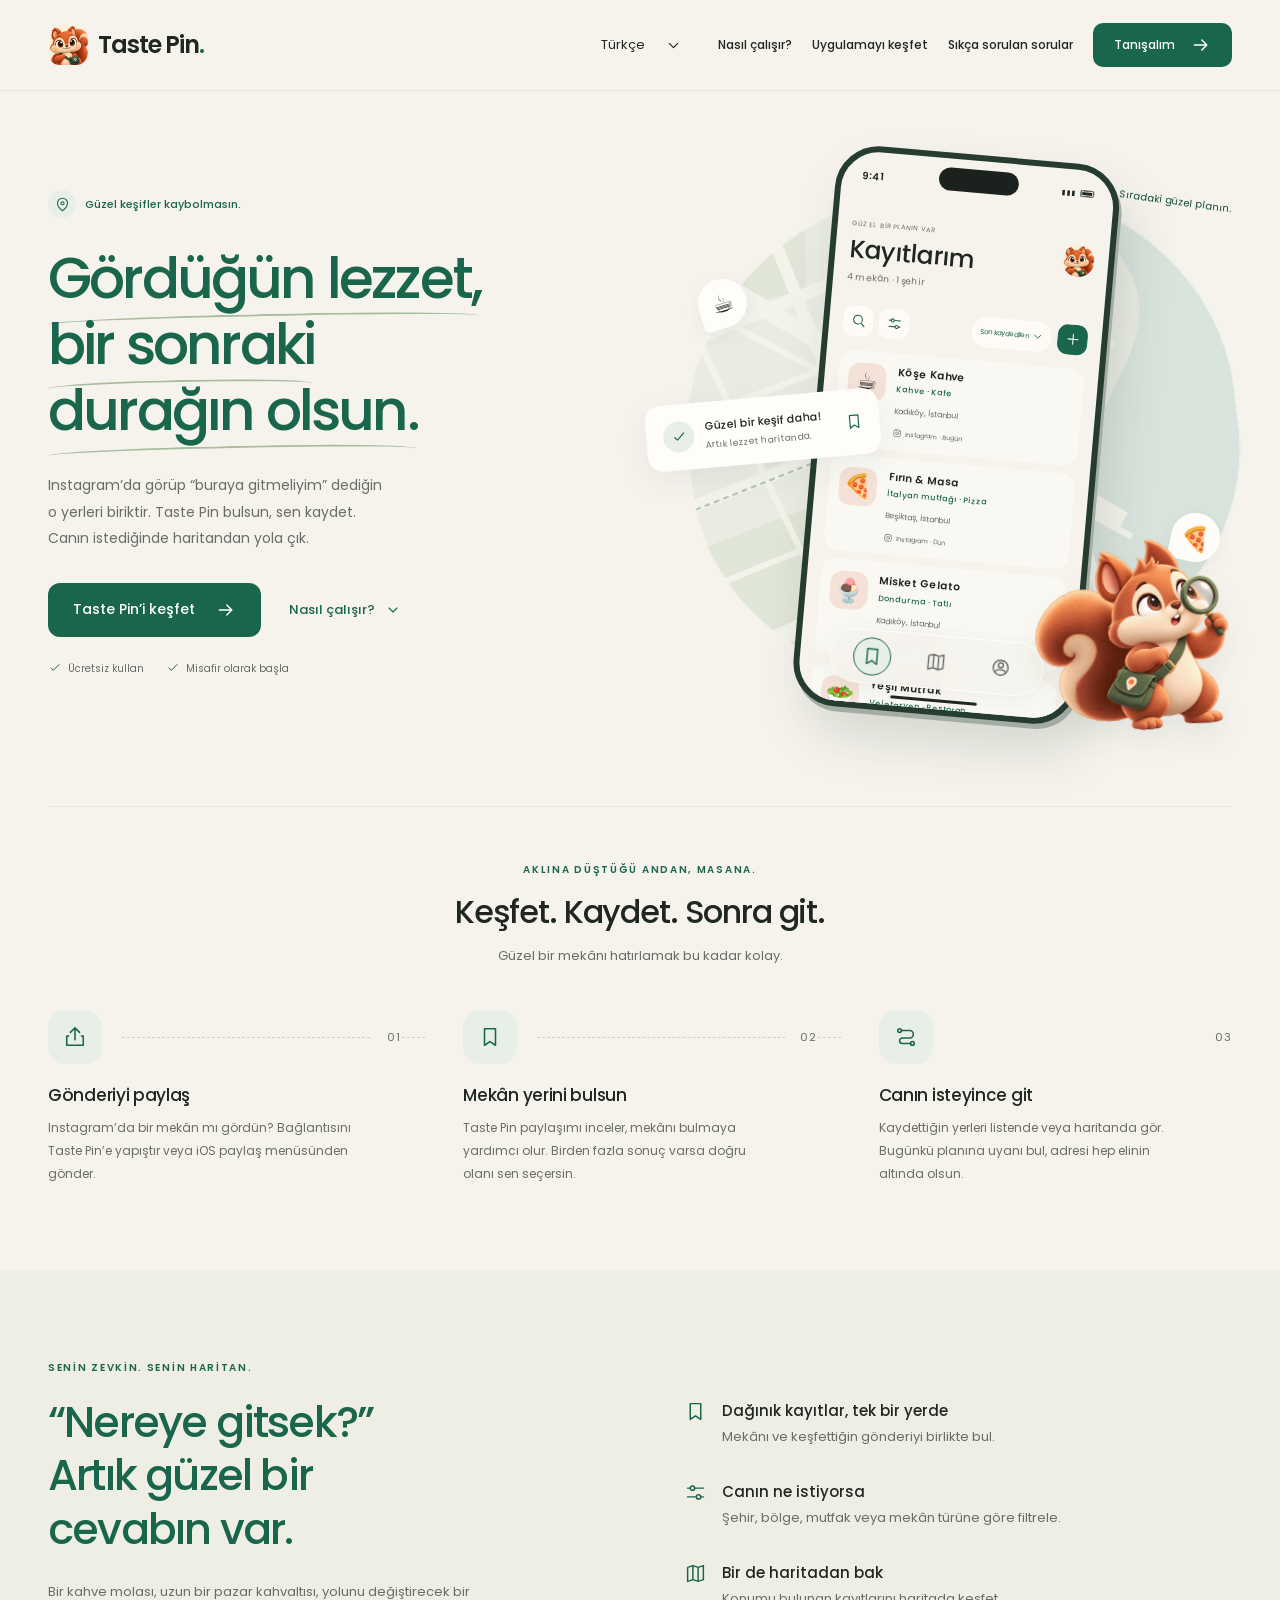
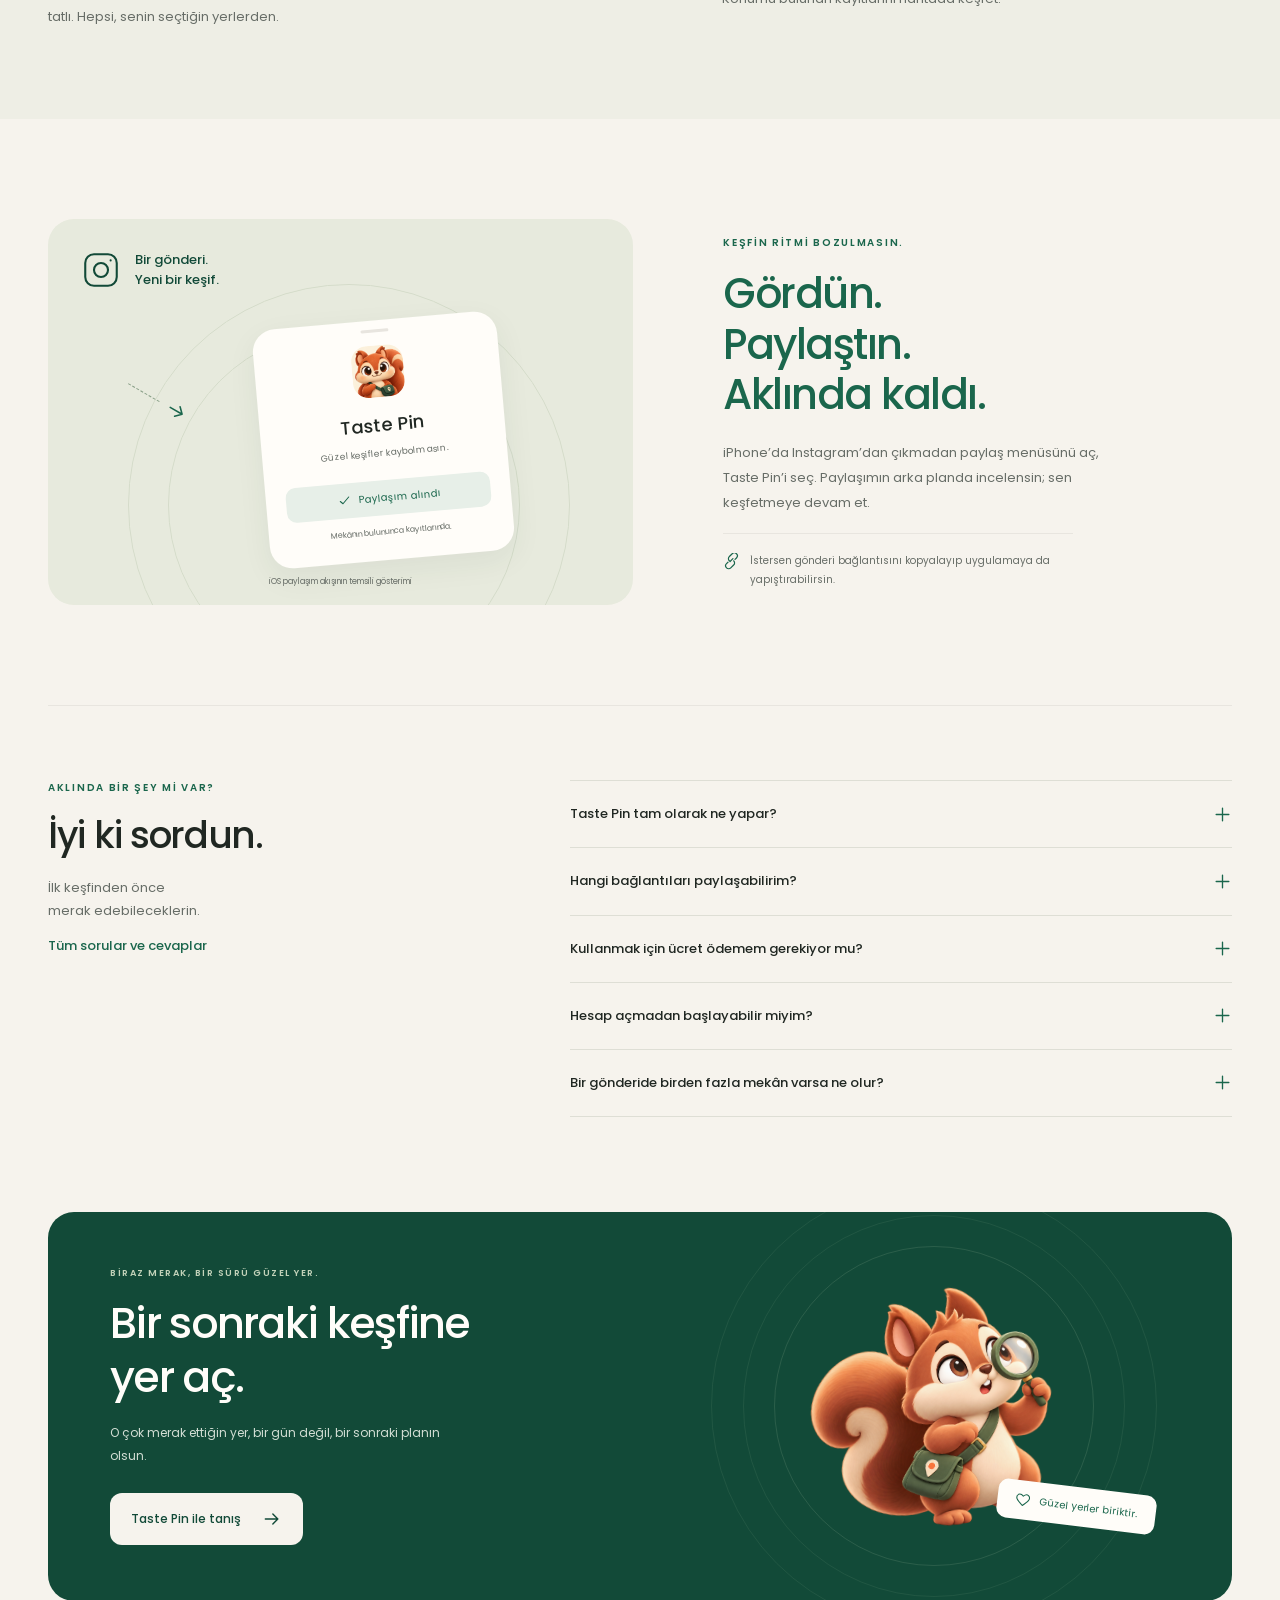
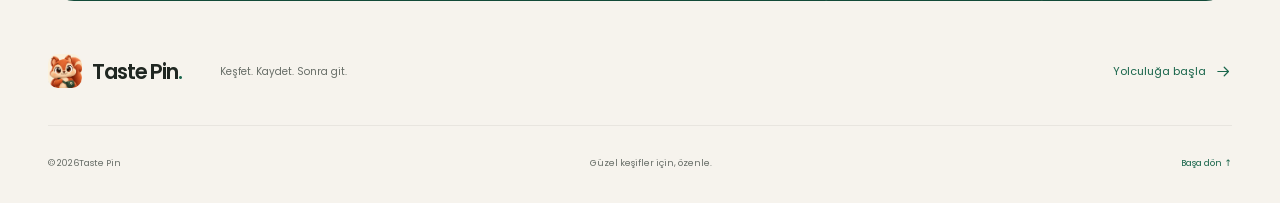
==== apps/taste-pin/index.html @ a3149338 "Add Taste Pin website under apps/taste-pin" ====
<!doctype html>
<html lang="tr">
<head>
  <meta charset="utf-8">
  <meta name="viewport" content="width=device-width, initial-scale=1">
  <meta name="theme-color" content="#F6F3ED">
  <meta name="description" content="" data-i18n-content="meta.0">
  <meta property="og:type" content="website">
  <meta property="og:locale" content="tr_TR">
  <meta property="og:title" content="" data-i18n-content="meta.1">
  <meta property="og:description" content="" data-i18n-content="meta.2">
  <title data-i18n="copy.0"></title>
  <link rel="icon" type="image/png" href="assets/app-icon.png">
  <link rel="apple-touch-icon" href="assets/app-icon.png">
  <link rel="preload" href="assets/fonts/Poppins-Regular.ttf" as="font" type="font/ttf" crossorigin>
  <link rel="preload" href="assets/fonts/Poppins-Medium.ttf" as="font" type="font/ttf" crossorigin>
  <link rel="stylesheet" href="styles.css">
  <script src="translations.js" defer></script>
  <script src="i18n.js" defer></script>
  <script src="navigation.js" defer></script>
  <script src="script.js" defer></script>
</head>
<body>
  <a class="skip-link" href="#icerik"><span data-i18n="copy.1"></span></a>
  <svg class="icon-library" xmlns="http://www.w3.org/2000/svg" aria-hidden="true">
    <symbol id="i-arrow" viewBox="0 0 24 24"><path d="M4 12h15m-6-6 6 6-6 6"/></symbol>
    <symbol id="i-pin" viewBox="0 0 24 24"><path d="M20 10c0 6-8 12-8 12S4 16 4 10a8 8 0 1 1 16 0Z"/><circle cx="12" cy="10" r="2.5"/></symbol>
    <symbol id="i-bookmark" viewBox="0 0 24 24"><path d="M6 3h12v18l-6-4-6 4Z"/></symbol>
    <symbol id="i-map" viewBox="0 0 24 24"><path d="m3 5 6-2 6 2 6-2v16l-6 2-6-2-6 2Zm6-2v16m6-14v16"/></symbol>
    <symbol id="i-share" viewBox="0 0 24 24"><path d="M12 15V2M7 7l5-5 5 5M5 11H3v10h18V11h-2"/></symbol>
    <symbol id="i-check" viewBox="0 0 24 24"><path d="m5 12 4 4L19 6"/></symbol>
    <symbol id="i-instagram" viewBox="0 0 24 24"><rect x="3" y="3" width="18" height="18" rx="5"/><circle cx="12" cy="12" r="4"/><path d="M17.5 6.5h.01"/></symbol>
    <symbol id="i-search" viewBox="0 0 24 24"><circle cx="10.5" cy="10.5" r="7"/><path d="m16 16 5 5"/></symbol>
    <symbol id="i-filter" viewBox="0 0 24 24"><path d="M3 7h3m5 0h10M3 17h10m5 0h3"/><circle cx="8.5" cy="7" r="2.5"/><circle cx="15.5" cy="17" r="2.5"/></symbol>
    <symbol id="i-plus" viewBox="0 0 24 24"><path d="M12 4v16M4 12h16"/></symbol>
    <symbol id="i-user" viewBox="0 0 24 24"><circle cx="12" cy="12" r="9"/><circle cx="12" cy="9" r="3"/><path d="M5.5 18c1-5 12-5 13 0"/></symbol>
    <symbol id="i-chevron" viewBox="0 0 24 24"><path d="m6 9 6 6 6-6"/></symbol>
    <symbol id="i-link" viewBox="0 0 24 24"><path d="m10 13 4-4m-7 5-2 2a4 4 0 0 0 6 6l4-4a4 4 0 0 0 0-6m2-2 2-2a4 4 0 0 0-6-6L9 6a4 4 0 0 0 0 6" transform="translate(0 -1)"/></symbol>
    <symbol id="i-route" viewBox="0 0 24 24"><circle cx="5" cy="5" r="2"/><circle cx="19" cy="19" r="2"/><path d="M7 5h9a4 4 0 0 1 0 8H8a3 3 0 0 0 0 6h9"/></symbol>
    <symbol id="i-heart" viewBox="0 0 24 24"><path d="M20 4c-3-2-6 0-8 2-2-2-5-4-8-2-6 5 1 11 8 17 7-6 14-12 8-17Z"/></symbol>
  </svg>

  <header class="site-header">
    <div class="container header-inner">
      <a class="brand" href="#" data-i18n-label="label.0"><img src="assets/app-icon.png" alt="" width="40" height="40"><span><span data-i18n="copy.2"></span><span class="brand-dot">.</span></span></a>
      <div class="language-picker">
        <button id="language-trigger" type="button" aria-haspopup="menu" aria-expanded="false" aria-controls="language-menu"><span id="language-current"></span><svg class="icon" aria-hidden="true"><use href="#i-chevron"/></svg></button>
        <div id="language-menu" role="menu" data-i18n-label="language" hidden>
          <button type="button" role="menuitemradio" aria-checked="false" data-language="tr" data-i18n="language.tr"></button>
          <button type="button" role="menuitemradio" aria-checked="false" data-language="en" data-i18n="language.en"></button>
        </div>
      </div><button class="menu-toggle" type="button" data-i18n-label="label.1" aria-expanded="false" aria-controls="main-nav"><span></span><span></span></button>
      <nav class="main-nav" id="main-nav" data-i18n-label="label.3">
        <a href="#nasil-calisir"><span data-i18n="copy.3"></span></a>
        <a href="#kesfet"><span data-i18n="copy.4"></span></a>
        <a href="faq.html"><span data-i18n="faq.nav"></span></a>
        <a class="button button-small" href="#kesfet"><span data-i18n="copy.6"></span><svg class="icon"><use href="#i-arrow"/></svg></a>
      </nav>
    </div>
  </header>

  <main id="icerik">
    <section class="hero container" aria-labelledby="hero-title">
      <div class="hero-copy">
        <div class="eyebrow"><span class="little-pin"><svg class="icon"><use href="#i-pin"/></svg></span><span data-i18n="copy.7"></span></div>
        <h1 id="hero-title"><span data-i18n="copy.8"></span><br><span data-i18n="copy.9"></span><br><span><span data-i18n="copy.10"></span></span></h1>
        <p class="hero-description"><span data-i18n="copy.11"></span><br class="desktop-break"><span data-i18n="copy.12"></span><br class="desktop-break"><span data-i18n="copy.13"></span></p>
        <div class="hero-actions"><a class="button" href="#kesfet"><span data-i18n="copy.14"></span><svg class="icon"><use href="#i-arrow"/></svg></a><a class="text-link" href="#nasil-calisir"><span data-i18n="copy.3"></span><svg class="icon"><use href="#i-chevron"/></svg></a></div>
        <div class="hero-notes"><span><svg class="icon"><use href="#i-check"/></svg><span data-i18n="copy.15"></span></span><span><svg class="icon"><use href="#i-check"/></svg><span data-i18n="copy.16"></span></span></div>
      </div>

      <div class="hero-scene" role="img" data-i18n-label="label.10">
        <div class="scene-map"></div>
        <div class="orbit-label"><svg class="icon"><use href="#i-pin"/></svg><span data-i18n="copy.17"></span></div>
        <div class="scene-pin scene-pin-one">☕</div><div class="scene-pin scene-pin-two">🍕</div>
        <div class="phone" aria-hidden="true">
          <div class="phone-status"><span>9:41</span><span class="phone-island"></span><span class="status-bars">▮▮▮ <span class="battery"></span></span></div>
          <div class="phone-content">
            <div class="phone-title-row"><div><p class="phone-eyebrow"><span data-i18n="copy.18"></span></p><h2><span data-i18n="copy.19"></span></h2></div><span class="mini-avatar"><img src="assets/app-icon.png" alt="" width="36" height="36"></span></div>
            <p class="phone-subtitle"><span data-i18n="copy.20"></span></p>
            <div class="phone-toolbar"><span><svg class="icon"><use href="#i-search"/></svg></span><span><svg class="icon"><use href="#i-filter"/></svg></span><span class="phone-sort"><span data-i18n="copy.21"></span><svg class="icon"><use href="#i-chevron"/></svg></span><span class="phone-add"><svg class="icon"><use href="#i-plus"/></svg></span></div>
            <div class="phone-venue"><span class="food-icon">☕</span><div><h3><span data-i18n="copy.22"></span></h3><p><span data-i18n="copy.23"></span></p><small><span data-i18n="copy.24"></span></small><span class="phone-source"><svg class="icon"><use href="#i-instagram"/></svg><span data-i18n="copy.25"></span></span></div></div>
            <div class="phone-venue"><span class="food-icon">🍕</span><div><h3><span data-i18n="copy.26"></span></h3><p><span data-i18n="copy.27"></span></p><small><span data-i18n="copy.28"></span></small><span class="phone-source"><svg class="icon"><use href="#i-instagram"/></svg><span data-i18n="copy.29"></span></span></div></div>
            <div class="phone-venue"><span class="food-icon">🍨</span><div><h3><span data-i18n="copy.30"></span></h3><p><span data-i18n="copy.31"></span></p><small><span data-i18n="copy.24"></span></small><span class="phone-source"><svg class="icon"><use href="#i-instagram"/></svg><span data-i18n="copy.29"></span></span></div></div>
            <div class="phone-venue phone-venue-last"><span class="food-icon">🥗</span><div><h3><span data-i18n="copy.32"></span></h3><p><span data-i18n="copy.33"></span></p><small><span data-i18n="copy.34"></span></small></div></div>
          </div>
          <div class="phone-tabbar"><span class="selected"><svg class="icon"><use href="#i-bookmark"/></svg></span><span><svg class="icon"><use href="#i-map"/></svg></span><span><svg class="icon"><use href="#i-user"/></svg></span></div>
          <div class="home-indicator"></div>
        </div>
        <div class="saved-note"><span class="saved-check"><svg class="icon"><use href="#i-check"/></svg></span><div><strong><span data-i18n="copy.35"></span></strong><span><span data-i18n="copy.36"></span></span></div><svg class="icon note-bookmark"><use href="#i-bookmark"/></svg></div>
        <img class="hero-squirrel" src="assets/squirrel.png" alt="" width="280" height="246" fetchpriority="high">
      </div>
    </section>

    <section class="journey container" id="nasil-calisir" aria-labelledby="journey-title">
      <div class="journey-intro"><span class="section-kicker"><span data-i18n="copy.38"></span></span><h2 id="journey-title"><span data-i18n="copy.39"></span></h2><p><span data-i18n="copy.40"></span></p></div>
      <ol class="steps">
        <li><div class="step-top"><span class="step-icon"><svg class="icon"><use href="#i-share"/></svg></span><span class="step-number">01</span></div><h3><span data-i18n="copy.41"></span></h3><p><span data-i18n="copy.42"></span></p></li>
        <li><div class="step-top"><span class="step-icon"><svg class="icon"><use href="#i-bookmark"/></svg></span><span class="step-number">02</span></div><h3><span data-i18n="copy.43"></span></h3><p><span data-i18n="copy.44"></span></p></li>
        <li><div class="step-top"><span class="step-icon"><svg class="icon"><use href="#i-route"/></svg></span><span class="step-number">03</span></div><h3><span data-i18n="copy.45"></span></h3><p><span data-i18n="copy.46"></span></p></li>
      </ol>
    </section>

    <section class="discovery-section" id="kesfet" aria-labelledby="discovery-title">
      <div class="container discovery-layout discovery-text-only">
        <div class="discovery-copy"><span class="section-kicker"><span data-i18n="copy.47"></span></span><h2 id="discovery-title"><span data-i18n="copy.48"></span><br><span data-i18n="copy.49"></span><br><span><span data-i18n="copy.50"></span></span></h2><p><span data-i18n="copy.51"></span></p>
          <ul class="benefits"><li><svg class="icon"><use href="#i-bookmark"/></svg><div><h3><span data-i18n="copy.52"></span></h3><p><span data-i18n="copy.53"></span></p></div></li><li><svg class="icon"><use href="#i-filter"/></svg><div><h3><span data-i18n="copy.54"></span></h3><p><span data-i18n="copy.55"></span></p></div></li><li><svg class="icon"><use href="#i-map"/></svg><div><h3><span data-i18n="copy.56"></span></h3><p><span data-i18n="copy.57"></span></p></div></li></ul>
        </div>

      </div>
    </section>

    <section class="share-section container" aria-labelledby="share-title">
      <div class="share-visual" aria-hidden="true"><div class="share-caption"><svg class="icon"><use href="#i-instagram"/></svg><span><span data-i18n="copy.74"></span><br><span data-i18n="copy.75"></span></span></div><div class="share-connector"><span></span><svg class="icon"><use href="#i-arrow"/></svg></div><div class="share-preview"><div class="sheet-handle"></div><img src="assets/app-icon.png" alt="" width="60" height="60" loading="lazy"><strong><span data-i18n="copy.2"></span></strong><span><span data-i18n="copy.7"></span></span><div class="share-status"><svg class="icon"><use href="#i-check"/></svg><span data-i18n="copy.76"></span></div><p><span data-i18n="copy.77"></span></p></div><span class="share-preview-note"><span data-i18n="copy.78"></span></span></div>
      <div class="share-copy"><span class="section-kicker"><span data-i18n="copy.79"></span></span><h2 id="share-title"><span data-i18n="copy.80"></span><br><span data-i18n="copy.81"></span><br><span><span data-i18n="copy.82"></span></span></h2><p><span data-i18n="copy.83"></span></p><p class="share-alternative"><svg class="icon"><use href="#i-link"/></svg><span data-i18n="copy.84"></span></p></div>
    </section>

    <section class="faq-section container" id="sorular" aria-labelledby="faq-title"><div class="faq-intro"><span class="section-kicker"><span data-i18n="copy.85"></span></span><h2 id="faq-title"><span data-i18n="copy.86"></span></h2><p><span data-i18n="copy.87"></span><br><span data-i18n="copy.88"></span></p><a class="text-link" href="faq.html" data-i18n="faq.all"></a></div><div class="faq-list">
      <details><summary><span data-i18n="copy.89"></span><svg class="icon"><use href="#i-plus"/></svg></summary><p><span data-i18n="copy.90"></span></p></details>
      <details><summary><span data-i18n="copy.91"></span><svg class="icon"><use href="#i-plus"/></svg></summary><p><span data-i18n="copy.92"></span></p></details>
      <details><summary><span data-i18n="copy.93"></span><svg class="icon"><use href="#i-plus"/></svg></summary><p><span data-i18n="copy.94"></span></p></details>
      <details><summary><span data-i18n="copy.95"></span><svg class="icon"><use href="#i-plus"/></svg></summary><p><span data-i18n="copy.96"></span></p></details>
      <details><summary><span data-i18n="copy.97"></span><svg class="icon"><use href="#i-plus"/></svg></summary><p><span data-i18n="copy.98"></span></p></details>
    </div></section>

    <section class="closing container" aria-labelledby="closing-title"><div><span class="section-kicker"><span data-i18n="copy.99"></span></span><h2 id="closing-title"><span data-i18n="copy.100"></span><br><span data-i18n="copy.101"></span></h2><p><span data-i18n="copy.102"></span></p><a class="button button-light" href="#kesfet"><span data-i18n="copy.103"></span><svg class="icon"><use href="#i-arrow"/></svg></a></div><div class="closing-art" aria-hidden="true"><div class="closing-ring"></div><img src="assets/squirrel.png" alt="" width="320" height="281" loading="lazy"><span class="closing-sticker"><svg class="icon"><use href="#i-heart"/></svg><span data-i18n="copy.104"></span></span></div></section>
  </main>
  <footer class="site-footer container"><div class="footer-top"><a class="brand" href="#" data-i18n-label="label.0"><img src="assets/app-icon.png" alt="" width="34" height="34"><span><span data-i18n="copy.2"></span><span class="brand-dot">.</span></span></a><p><span data-i18n="copy.39"></span></p><a href="#nasil-calisir"><span data-i18n="copy.105"></span><svg class="icon"><use href="#i-arrow"/></svg></a></div><div class="footer-bottom"><span>© <span id="year">2026</span><span data-i18n="copy.2"></span></span><span><span data-i18n="copy.106"></span></span><a href="#"><span data-i18n="copy.107"></span></a></div></footer>
</body>
</html>
---- apps/taste-pin/styles.css ----
@font-face{font-family:Poppins;src:url('assets/fonts/Poppins-Regular.ttf') format('truetype');font-style:normal;font-weight:400;font-display:swap}
@font-face{font-family:Poppins;src:url('assets/fonts/Poppins-Medium.ttf') format('truetype');font-style:normal;font-weight:500;font-display:swap}
@font-face{font-family:Poppins;src:url('assets/fonts/Poppins-SemiBold.ttf') format('truetype');font-style:normal;font-weight:600;font-display:swap}

/* Shared brand values from mobile-app/src/theme/theme.ts and ../DESIGN.md. */
:root{--primary:#1a664c;--primary-dark:#124a38;--background:#f6f3ed;--surface:#fffdf9;--restaurant-surface:#faf8f3;--accent:#c96a43;--accent-soft:#f4e1d7;--primary-soft:#e7efe8;--text:#202722;--muted:#676d67;--neutral-soft:#e8e5df;--border:#b8b4ad;--radius-card:16px;--radius-large:24px;--font:Poppins,system-ui,sans-serif;--container:1184px}
*{box-sizing:border-box}
html{scroll-behavior:smooth;scroll-padding-top:108px}
body{margin:0;background:var(--background);color:var(--text);font-family:var(--font);font-weight:400;font-size:15px;line-height:1.7;-webkit-font-smoothing:antialiased}
button,a,input{-webkit-tap-highlight-color:transparent}
button{font:inherit;cursor:pointer}
button,a{touch-action:manipulation}
a{color:inherit;text-decoration:none}
button:focus-visible,a:focus-visible,summary:focus-visible{outline:3px solid var(--primary);outline-offset:5px}
button{color:inherit}
img{display:block;max-width:100%;height:auto}
h1,h2,h3,h4,p{margin:0}
h1,h2,h3,h4{font-weight:500;line-height:1.25}
ul,ol{padding:0;margin:0;list-style:none}
svg{display:inline-block;flex-shrink:0}
[hidden]{display:none!important}
::selection{background:#d2e1d4;color:var(--primary-dark)}
.container{width:min(var(--container),calc(100% - 96px));margin-inline:auto}
.icon{width:22px;height:22px;fill:none;stroke:currentColor;stroke-width:1.7;stroke-linecap:round;stroke-linejoin:round;vertical-align:middle}
.icon-library{position:absolute;width:0;height:0;overflow:hidden}
.skip-link{position:fixed;z-index:100;left:20px;top:16px;background:var(--primary);color:#fff;padding:10px 20px;border-radius:8px;transform:translateY(-160%)}
.skip-link:focus{transform:none}
.button{display:inline-flex;align-items:center;justify-content:center;gap:21px;min-height:54px;padding:15px 24px;border:1px solid transparent;border-radius:12px;background:var(--primary);color:#fff;font-size:14px;font-weight:500;line-height:1.5;transition:background .2s,transform .2s}
.button:hover{background:var(--primary-dark);transform:translateY(-2px)}
.button-small{min-height:44px;padding:11px 20px;font-size:12px;gap:16px;border-radius:10px}
.button .icon{width:20px;height:20px}
.text-link{display:inline-flex;align-items:center;gap:10px;min-height:48px;color:var(--primary);font-weight:500;font-size:13px}
.text-link:hover{text-decoration:underline;text-underline-offset:5px}
.text-link .icon{width:16px;height:16px}
.section-kicker{display:block;color:var(--primary);font-size:10px;font-weight:600;letter-spacing:1.7px;line-height:1.6}
.site-header{position:sticky;top:0;z-index:20;background:rgba(246,243,237,.94);border-bottom:1px solid rgba(184,180,173,.22);backdrop-filter:blur(18px);-webkit-backdrop-filter:blur(18px)}
.header-inner{height:90px;display:flex;align-items:center;justify-content:space-between;gap:24px}
.brand{display:inline-flex;align-items:center;gap:10px;font-size:24px;font-weight:600;letter-spacing:-1.1px;white-space:nowrap;line-height:1}
.brand img{border-radius:12px;width:40px;height:40px}
.brand-dot{color:var(--primary)}
.main-nav{display:flex;align-items:center;gap:32px;font-size:12px;font-weight:500}
.main-nav>a:not(.button){padding:12px 0;position:relative}
.main-nav>a:not(.button)::after{content:'';position:absolute;bottom:6px;left:0;right:0;height:1px;background:var(--primary);transform:scaleX(0);transform-origin:left;transition:transform .2s}
.main-nav>a:hover::after{transform:scaleX(1)}
.menu-toggle{display:none}

.hero{display:grid;grid-template-columns:1fr 1fr;gap:24px;align-items:center;min-height:715px;padding-block:46px 66px}
.hero-copy{position:relative;z-index:2;padding-bottom:10px}
.eyebrow{display:flex;align-items:center;gap:9px;color:var(--primary);font-size:11px;font-weight:500;margin-bottom:27px}
.little-pin{display:grid;place-items:center;width:28px;height:28px;background:var(--primary-soft);border-radius:50%}
.little-pin .icon{width:15px;height:15px}
.hero h1{font-size:clamp(44px,4.45vw,65px);line-height:1.16;letter-spacing:-2.8px}
.hero h1>span{color:var(--primary);position:relative}
.hero h1>span::after{content:'';position:absolute;left:0;right:2px;bottom:-8px;height:10px;border-top:2px solid #a8bd9f;border-radius:50%;transform:rotate(-1.2deg)}
.hero-description{margin-top:29px;color:var(--muted);font-size:14px;line-height:1.9}
.hero-actions{display:flex;align-items:center;gap:28px;margin-top:31px}
.hero-notes{display:flex;gap:22px;margin-top:23px;font-size:10px;color:var(--muted)}
.hero-notes span{display:flex;align-items:center;gap:6px}
.hero-notes .icon{width:14px;height:14px;color:var(--primary)}
.hero-scene{position:relative;min-height:590px;width:100%;isolation:isolate}
.scene-map{position:absolute;width:95%;height:84%;left:6%;top:7%;border-radius:48% 48% 45% 45%;overflow:hidden;background:linear-gradient(0deg,rgba(232,235,225,.38),rgba(232,235,225,.38)),url('assets/neighborhood.svg') center/cover;transform:rotate(-7deg);opacity:.8}
.scene-map::after{content:'';position:absolute;inset:0;border:1px solid rgba(255,253,249,.65);border-radius:inherit}
.orbit-label{position:absolute;right:0;top:8%;z-index:2;display:flex;align-items:center;gap:7px;color:var(--primary-dark);font-size:10px;transform:rotate(8deg)}
.orbit-label .icon{width:16px;height:16px}
.scene-pin{position:absolute;display:grid;place-items:center;width:49px;height:49px;background:var(--surface);border:5px solid #fffdf9;border-radius:50% 50% 50% 6px;box-shadow:0 6px 18px #213b3010;font-size:24px;transform:rotate(-45deg)}
.scene-pin-one{left:8%;top:23%;transform:rotate(-17deg)}
.scene-pin-two{right:2%;bottom:29%;transform:rotate(12deg)}
.phone{position:absolute;z-index:2;width:285px;height:562px;left:50%;top:10px;transform:translateX(-45%) rotate(5deg);border:6px solid #263c31;border-radius:44px;background:var(--background);box-shadow:3px 5px 0 #a4ada4,14px 28px 50px #213b3026;overflow:hidden}
.phone-status{height:48px;display:flex;align-items:center;justify-content:space-between;padding:0 20px;font-size:10px;font-weight:600;position:relative}
.phone-island{position:absolute;top:9px;left:50%;transform:translateX(-50%);width:80px;height:23px;background:#1b211d;border-radius:20px}
.status-bars{font-size:7px;letter-spacing:1px;display:flex;gap:4px;align-items:center}
.battery{width:14px;height:7px;display:inline-block;border:1px solid #676d67;border-radius:2px;background:#202722;box-shadow:inset 0 0 0 1px var(--background)}
.phone-content{padding:19px 14px 0}
.phone-title-row{display:flex;align-items:center;justify-content:space-between;gap:5px}
.phone-eyebrow{font-size:6.5px;letter-spacing:1px;color:var(--muted);margin-bottom:5px}
.phone-title-row h2{font-size:25px;letter-spacing:-.7px}
.mini-avatar img{width:32px;height:32px;border-radius:50%}
.phone-subtitle{font-size:9px;color:var(--muted);margin-top:5px}
.phone-toolbar{display:flex;align-items:center;gap:6px;margin:20px 0 14px;color:var(--primary)}
.phone-toolbar>span{height:30px;min-width:30px;display:flex;align-items:center;justify-content:center;background:rgba(255,253,249,.85);border:1px solid #fffdf9;border-radius:10px}
.phone-toolbar .icon{width:15px;height:15px}
.phone-toolbar .phone-sort{font-size:7px;padding:0 7px;gap:3px;margin-left:auto;border-radius:20px}
.phone-toolbar .phone-sort .icon{width:12px;height:12px}
.phone-toolbar .phone-add{background:var(--primary);color:#fff;border-color:var(--primary)}
.phone-venue{background:var(--restaurant-surface);display:flex;align-items:flex-start;gap:11px;padding:12px 10px;border-radius:14px;margin-bottom:8px}
.food-icon{display:grid;place-items:center;flex-shrink:0;width:52px;height:52px;background:var(--accent-soft);border-radius:15px;font-size:27px;line-height:1}
.phone-venue .food-icon{width:38px;height:38px;border-radius:12px;font-size:23px}
.phone-venue h3{font-size:10.5px;font-weight:600;margin:0 0 4px;line-height:1.4}
.phone-venue p{font-size:8px;line-height:1.5;color:var(--primary);font-weight:500}
.phone-venue small{font-size:8px;line-height:1.5;color:var(--muted)}
.phone-source{display:flex;align-items:center;gap:4px;color:var(--muted);font-size:6.5px;line-height:1.5;margin-top:7px}
.phone-source .icon{width:9px;height:9px}
.phone-tabbar{position:absolute;bottom:20px;left:29px;right:29px;display:flex;justify-content:space-around;align-items:center;padding:7px 10px;border:1px solid #fffdf9;border-radius:40px;background:rgba(246,243,237,.84);box-shadow:0 3px 20px #213b3010;backdrop-filter:blur(16px)}
.phone-tabbar>span{display:grid;place-items:center;width:38px;height:38px;border-radius:50%;color:var(--muted)}
.phone-tabbar .selected{border:1px solid var(--primary);background:var(--primary-soft);color:var(--primary)}
.phone-tabbar .icon{width:20px;height:20px}
.home-indicator{position:absolute;bottom:7px;left:50%;transform:translateX(-50%);height:3px;width:87px;background:#202722;border-radius:20px}
.saved-note{position:absolute;top:43%;left:-1%;z-index:4;display:flex;align-items:center;gap:11px;background:var(--surface);padding:15px 17px;border-radius:16px;box-shadow:0 10px 32px #213b3010;transform:rotate(-5deg)}
.saved-note strong{display:block;font-size:11px;font-weight:500;margin-bottom:2px}
.saved-note div>span{display:block;font-size:9px;color:var(--muted)}
.saved-check{display:grid;place-items:center;width:31px;height:31px;border-radius:50%;color:var(--primary);background:var(--primary-soft)}
.saved-check .icon{width:16px;height:16px}
.note-bookmark{margin-left:13px;color:var(--primary);width:17px;height:17px}
.hero-squirrel{position:absolute;z-index:5;width:232px;bottom:0;right:-18px;filter:drop-shadow(0 15px 13px #213b3012);transform:rotate(-5deg)}
.scene-footnote{position:absolute;bottom:-26px;left:21%;font-size:8px;color:var(--muted);letter-spacing:.1px}

.journey{padding:55px 0 84px;border-top:1px solid var(--neutral-soft)}
.journey-intro{text-align:center}
.journey h2{margin-top:14px;font-size:32px;letter-spacing:-1.15px}
.journey-intro>p{color:var(--muted);font-size:13px;margin-top:13px}
.steps{display:grid;grid-template-columns:repeat(3,1fr);gap:62px;margin-top:43px}
.steps li{position:relative}
.steps li:not(:last-child)::after{content:'';position:absolute;top:27px;left:74px;right:-24px;border-top:1px dashed #cbd2c6}
.step-top{display:flex;align-items:center;justify-content:space-between;margin-bottom:21px}
.step-icon{display:grid;place-items:center;width:54px;height:54px;border-radius:17px;background:var(--primary-soft);color:var(--primary)}
.step-number{font-size:11px;letter-spacing:1px;color:var(--muted);position:relative;z-index:1;background:var(--background);padding-left:15px}
.steps h3{font-size:17px;letter-spacing:-.3px;margin-bottom:11px}
.steps p{color:var(--muted);font-size:12px;line-height:1.9;max-width:315px}

.discovery-section{background:#eeeee5;padding:90px 0}
.discovery-layout{display:grid;grid-template-columns:1fr 1.15fr;gap:90px;align-items:center}
.discovery-copy h2{font-size:43px;line-height:1.25;letter-spacing:-1.8px;margin-top:20px}
.discovery-copy h2>span{color:var(--primary)}
.discovery-copy>p{font-size:13px;color:var(--muted);max-width:355px;line-height:1.9;margin-top:23px}
.benefits{margin-top:29px;display:grid;gap:22px}
.benefits li{display:flex;gap:16px;align-items:flex-start}
.benefits li>.icon{margin-top:2px;color:var(--primary);width:21px;height:21px}
.benefits h3{font-size:12px;font-weight:500;line-height:1.6;margin-bottom:3px}
.benefits p{font-size:11px;color:var(--muted);line-height:1.7}
.demo-hint{display:flex;gap:10px;align-items:center;font-size:11px;color:var(--primary);margin-top:30px}
.demo-hint .icon{width:28px;height:20px;transform:rotate(-15deg)}
.demo-shell{background:var(--background);border:1px solid #fffdf9;border-radius:24px;box-shadow:0 12px 32px #213b3008;min-width:0}
.demo-topline{display:flex;align-items:center;gap:7px;padding:17px 22px;border-bottom:1px solid var(--neutral-soft);font-size:8px;letter-spacing:1px;font-weight:500;color:var(--muted)}
.demo-dot{width:6px;height:6px;border-radius:50%;background:var(--primary)}
.demo-label{margin-left:auto;letter-spacing:0;font-size:8px;color:var(--primary);padding:3px 7px;border-radius:20px;background:var(--primary-soft)}
.demo-body{padding:24px}
.demo-heading{display:flex;justify-content:space-between;align-items:center;margin-bottom:21px}
.demo-heading h3{font-size:23px;letter-spacing:-.8px}
.demo-heading p{font-size:10px;color:var(--muted);margin-top:4px}
.demo-heading-icon{display:grid;place-items:center;width:36px;height:36px;border-radius:50%;background:var(--primary-soft);color:var(--primary)}
.demo-heading-icon .icon{width:17px;height:17px}
.demo-controls{display:flex;align-items:center;justify-content:space-between;gap:12px}
.view-switch{display:flex;background:var(--neutral-soft);padding:4px;border-radius:11px;gap:3px}
.view-switch button{display:flex;align-items:center;gap:7px;padding:7px 13px;border:0;background:transparent;border-radius:8px;font-size:10px;color:var(--muted);min-height:36px}
.view-switch button[aria-pressed=true]{background:var(--surface);color:var(--primary);box-shadow:0 1px 4px #213b3009}
.view-switch .icon{width:14px;height:14px}
.demo-city{display:flex;align-items:center;gap:4px;font-size:10px;color:var(--muted)}
.demo-city .icon{width:14px;height:14px}
.filter-chips{display:flex;gap:8px;margin:19px 0 19px;flex-wrap:wrap}
.filter-chips button{padding:6px 12px;min-height:36px;border-radius:24px;border:1px solid #dddcd3;background:transparent;font-size:10px;display:flex;align-items:center;gap:5px;transition:background .18s,color .18s}
.filter-chips button[aria-pressed=true]{background:var(--primary);color:#fff;border-color:var(--primary)}
.filter-chips button:hover:not([aria-pressed=true]){background:var(--primary-soft);border-color:#a8bd9f}
.filter-chips button span{font-size:13px}
.demo-list{min-height:344px;display:flex;flex-direction:column;gap:9px}
.demo-venue{display:flex;align-items:center;gap:13px;padding:13px 15px;border-radius:14px;background:var(--surface);min-height:79px}
.demo-venue h4,.map-place h4{font-size:12px;font-weight:600;line-height:1.4;margin-bottom:4px}
.demo-venue p,.map-place p{font-size:10px;font-weight:500;line-height:1.5;color:var(--primary)}
.demo-venue div>span,.map-place div>span{font-size:9px;line-height:1.5;color:var(--muted)}
.demo-venue .food-icon{width:47px;height:47px;font-size:25px;border-radius:13px}
.venue-saved{width:16px;height:16px;color:var(--primary);margin-left:auto;align-self:flex-start;margin-top:7px;fill:var(--primary-soft)}
.demo-disclaimer{text-align:center;font-size:8px;color:var(--muted);margin:0 14px 17px;line-height:1.7}
.noscript-note{font-size:12px;margin:16px;color:var(--primary)}
.demo-map{position:relative;min-height:344px;background:url('assets/neighborhood.svg') center/cover;border-radius:14px;overflow:hidden}
.map-area{position:absolute;letter-spacing:1.5px;font-size:7px;color:#566450;pointer-events:none;transform:rotate(-15deg)}
.map-area-one{left:4%;top:23%}
.map-area-two{right:8%;top:57%;font-size:6px}
.map-marker{position:absolute;display:grid;place-items:center;width:45px;height:45px;line-height:1;border:3px solid var(--surface);background:var(--surface);border-radius:50% 50% 50% 9px;font-size:22px;box-shadow:0 3px 7px #213b3015;transition:transform .2s,border-color .2s;z-index:1}
.map-marker:hover{transform:translateY(-5px)}
.map-marker[aria-pressed=true]{border-color:var(--primary);background:var(--primary-soft);transform:translateY(-5px);z-index:2}
.marker-coffee{left:28%;top:19%}
.marker-pizza{left:62%;top:7%}
.marker-dessert{left:62%;top:45%}
.marker-salad{left:17%;top:48%}
.map-place{position:absolute;bottom:13px;left:13px;right:13px;display:flex;align-items:center;gap:11px;padding:12px;background:var(--surface);border-radius:12px;box-shadow:0 4px 18px #213b3010;z-index:3}
.map-place .food-icon{width:42px;height:42px;border-radius:11px;font-size:22px}
.map-place>.icon{color:var(--primary);margin-left:auto;width:19px;height:19px}

.share-section{padding-block:100px;display:grid;grid-template-columns:1.15fr 1fr;align-items:center;gap:90px}
.share-visual{position:relative;min-height:386px;background:#e7eadd;border-radius:26px;display:flex;align-items:center;justify-content:center;isolation:isolate;overflow:hidden}
.share-visual::before,.share-visual::after{content:'';position:absolute;border:1px solid #d5dcca;border-radius:50%;width:440px;height:440px;left:80px;top:65px;z-index:-1}
.share-visual::after{width:350px;height:350px;left:120px;top:110px}
.share-caption{position:absolute;top:30px;left:32px;display:flex;align-items:center;gap:13px;font-size:13px;line-height:1.6;font-weight:500;color:var(--primary-dark)}
.share-caption>.icon{width:42px;height:42px;stroke-width:1.2}
.share-connector{position:absolute;left:13%;top:44%;display:flex;align-items:center;transform:rotate(30deg);color:var(--primary);gap:8px}
.share-connector span{display:block;width:36px;border-top:1px dashed #8aa088}
.share-connector .icon{width:23px}
.share-preview{position:relative;display:flex;flex-direction:column;align-items:center;width:245px;padding:25px 20px 22px;background:var(--surface);border-radius:23px;box-shadow:0 10px 30px #213b3010;margin:55px 0 0 85px;transform:rotate(-5deg)}
.sheet-handle{position:absolute;top:9px;left:50%;transform:translateX(-50%);width:28px;height:3px;border-radius:20px;background:var(--neutral-soft)}
.share-preview>img{width:52px;height:52px;border-radius:16px;margin-bottom:13px}
.share-preview>strong{font-size:18px;font-weight:500}
.share-preview>span{font-size:9px;color:var(--muted);margin-top:5px}
.share-status{margin:19px 0 0;display:flex;align-items:center;gap:7px;padding:9px 17px;border-radius:10px;background:var(--primary-soft);color:var(--primary);font-size:10px;width:100%;justify-content:center}
.share-status .icon{width:15px;height:15px}
.share-preview>p{font-size:8px;color:var(--muted);margin-top:10px}
.share-preview-note{position:absolute;bottom:17px;left:0;right:0;text-align:center;font-size:8px;color:var(--muted)}
.share-copy h2{font-size:42px;letter-spacing:-1.5px;line-height:1.2;margin-top:18px}
.share-copy h2>span{color:var(--primary)}
.share-copy>p{font-size:13px;line-height:1.9;color:var(--muted);margin-top:21px;max-width:385px}
.share-copy .share-alternative{display:flex;align-items:flex-start;gap:10px;font-size:10px;max-width:350px;margin-top:18px;padding-top:17px;border-top:1px solid var(--neutral-soft)}
.share-alternative .icon{width:17px;height:17px;color:var(--primary);margin-top:2px}

.faq-section{display:grid;grid-template-columns:.8fr 1.2fr;gap:80px;border-top:1px solid var(--neutral-soft);padding-block:74px 95px}
.faq-intro h2{font-size:37px;letter-spacing:-1.3px;margin-top:16px}
.faq-intro>p{font-size:13px;color:var(--muted);margin-top:17px;line-height:1.8}
.faq-list details{border-bottom:1px solid #deded5}
.faq-list details:first-child{border-top:1px solid #deded5}
.faq-list summary{display:flex;align-items:center;justify-content:space-between;gap:24px;padding:22px 0;cursor:pointer;font-size:13px;font-weight:500;list-style:none}
.faq-list summary::-webkit-details-marker{display:none}
.faq-list summary>.icon{width:19px;height:19px;color:var(--primary);transition:transform .2s}
.faq-list details[open] summary>.icon{transform:rotate(45deg)}
.faq-list details>p{font-size:12px;line-height:1.9;color:var(--muted);padding:0 35px 23px 0;max-width:590px}
.faq-list summary:hover{color:var(--primary)}
.closing{position:relative;padding:54px 62px 56px;display:grid;grid-template-columns:1.25fr 1fr;align-items:center;background:var(--primary-dark);color:var(--surface);border-radius:26px;overflow:hidden}
.closing .section-kicker{color:#c3d3ba;letter-spacing:1.5px;font-size:9px}
.closing h2{font-size:43px;line-height:1.25;letter-spacing:-1.7px;margin-top:17px}
.closing p{font-size:12px;color:#d2ded4;max-width:360px;line-height:1.9;margin-top:17px}
.button-light{background:var(--background);color:var(--primary-dark);margin-top:26px;min-height:49px;font-size:12px;padding-inline:20px}
.button-light:hover{background:var(--primary-soft)}
.closing-art{position:relative;align-self:stretch;display:grid;place-items:center;min-height:260px}
.closing-ring{position:absolute;width:320px;height:320px;border:1px solid #6e947945;border-radius:50%}
.closing-ring::before,.closing-ring::after{content:'';position:absolute;inset:-32px;border:1px solid #6e94792b;border-radius:50%}
.closing-ring::after{inset:-64px}
.closing-art>img{position:relative;width:290px;transform:rotate(-6deg);z-index:1}
.closing-sticker{position:absolute;z-index:2;bottom:7%;right:3%;background:var(--surface);color:var(--primary);padding:11px 18px;display:flex;align-items:center;gap:9px;border-radius:10px;font-size:10px;transform:rotate(7deg)}
.closing-sticker .icon{width:15px;height:15px}
.site-footer{padding-top:48px;padding-bottom:23px}
.footer-top{display:flex;align-items:center;gap:38px;padding-bottom:32px}
.footer-top .brand{font-size:21px}
.footer-top .brand>img{width:34px;height:34px;border-radius:10px}
.footer-top>p{font-size:10px;color:var(--muted)}
.footer-top>a:last-child{font-size:11px;display:flex;gap:9px;align-items:center;color:var(--primary);margin-left:auto;min-height:44px}
.footer-top>a:last-child .icon{width:17px;height:17px}
.footer-bottom{display:flex;align-items:center;justify-content:space-between;gap:20px;font-size:9px;color:var(--muted);border-top:1px solid var(--neutral-soft);padding-top:22px}
.footer-bottom>a{color:var(--primary);padding:8px 0}

@media(min-width:1440px){.hero{min-height:760px}.hero-scene{transform:scale(1.045);transform-origin:50% 50%}}
@media(max-width:1100px){.container{width:calc(100% - 64px)}.main-nav{gap:22px}.hero{gap:5px;min-height:690px}.hero h1{font-size:50px;letter-spacing:-2.4px}.hero-description{font-size:12px}.hero-actions{gap:20px}.hero-actions .button{font-size:12px;gap:14px;padding-inline:18px}.hero-scene{transform:scale(.9);transform-origin:55% 50%;width:111%;margin-left:-5%}.hero-squirrel{right:-10px;width:215px}.saved-note{left:-8px}.steps{gap:40px}.discovery-layout,.share-section{gap:50px}.discovery-copy h2{font-size:38px}.demo-body{padding:20px}.demo-topline{padding-inline:16px}.demo-label{font-size:7px}.demo-disclaimer{font-size:7px}.share-preview{width:225px;margin-left:60px}.share-copy h2{font-size:38px}.faq-section{gap:50px}.closing{padding-inline:45px}.closing h2{font-size:38px}.closing-art>img{width:260px}.closing-ring{width:280px;height:280px}}
@media(max-width:850px){.container{width:calc(100% - 48px)}.header-inner{height:78px}.brand{font-size:22px}.brand img{width:36px;height:36px}.main-nav{gap:20px;font-size:10px}.main-nav .button-small{font-size:10px;padding-inline:14px;gap:9px}.hero{padding-top:32px;padding-bottom:38px;min-height:620px}.hero h1{font-size:43px;letter-spacing:-2px}.hero-description{font-size:12px;max-width:330px}.desktop-break{display:none}.hero-actions{align-items:flex-start;gap:9px;flex-direction:column}.hero-notes{font-size:8px;gap:12px;margin-top:13px}.eyebrow{font-size:9px;margin-bottom:20px}.hero-scene{transform:scale(.77);transform-origin:55% 50%;width:130%;margin-left:-13%;min-height:590px}.steps{gap:30px}.steps h3{font-size:15px}.steps p{font-size:11px}.journey{padding-block:42px 65px}.journey h2{font-size:29px}.discovery-section{padding-block:65px}.discovery-layout{gap:33px;grid-template-columns:.85fr 1.15fr}.discovery-copy h2{font-size:31px;letter-spacing:-1.2px}.section-kicker{font-size:8px;letter-spacing:1.3px}.discovery-copy>p{font-size:11px}.benefits{gap:19px}.benefits li{gap:10px}.benefits h3{font-size:10px}.benefits p{font-size:9px}.demo-hint{font-size:9px}.demo-body{padding:18px 15px}.demo-heading h3{font-size:20px}.demo-topline{font-size:7px;letter-spacing:.7px}.demo-label{display:none}.filter-chips{gap:6px}.filter-chips button{padding:6px 10px;font-size:9px}.demo-venue{padding:11px 10px;gap:10px}.demo-venue .food-icon{width:40px;height:40px;font-size:23px}.demo-venue h4,.map-place h4{font-size:11px}.demo-venue p{font-size:9px}.demo-venue div>span{font-size:8px}.share-section{gap:40px;padding-block:70px;grid-template-columns:1fr 1fr}.share-caption{left:23px;font-size:12px}.share-preview{margin-left:40px;width:215px}.share-connector{left:7%}.share-copy h2{font-size:34px}.share-copy>p{font-size:12px}.faq-section{gap:40px;padding-block:55px 70px;grid-template-columns:.8fr 1.2fr}.faq-intro h2{font-size:31px}.faq-list summary{font-size:11px;padding-block:20px}.faq-list details>p{font-size:11px}.closing{padding:42px 36px}.closing h2{font-size:34px}.closing-art>img{width:235px}.closing p{font-size:11px}.closing-sticker{font-size:9px;right:-8px;bottom:5%}.closing-ring{width:230px;height:230px}}
@media(max-width:680px){
  html{scroll-padding-top:90px}.container{width:calc(100% - 40px)}.header-inner{height:73px}.brand{font-size:22px}.brand img{width:36px;height:36px}.menu-toggle{display:flex;flex-direction:column;align-items:center;justify-content:center;gap:6px;min-width:44px;min-height:44px;border:1px solid #deded5;border-radius:12px;background:transparent;color:var(--primary)}.menu-toggle span{display:block;width:18px;height:1.5px;background:currentColor;transition:transform .2s}.menu-toggle[aria-expanded=true] span:first-child{transform:translateY(3.75px) rotate(45deg)}.menu-toggle[aria-expanded=true] span:last-child{transform:translateY(-3.75px) rotate(-45deg)}
  .main-nav{display:none;position:absolute;top:73px;left:0;right:0;flex-direction:column;align-items:stretch;gap:4px;padding:16px 20px 22px;background:var(--background);border-bottom:1px solid var(--neutral-soft);box-shadow:0 12px 18px #213b3007}.main-nav.is-open{display:flex}.main-nav>a:not(.button){padding:13px 5px;font-size:14px;min-height:48px}.main-nav .button{font-size:13px;min-height:48px;margin-top:7px}.main-nav>a::after{display:none}
  .hero{grid-template-columns:1fr;gap:23px;padding-block:39px 45px;min-height:0}.hero-copy{text-align:center;padding:0}.eyebrow{justify-content:center;font-size:10px;margin-bottom:23px;gap:7px}.little-pin{width:25px;height:25px}.hero h1{font-size:clamp(36px,9.7vw,57px);letter-spacing:-1.9px;line-height:1.17}.hero h1>span::after{bottom:-7px;height:8px}.hero-description{max-width:350px;margin:26px auto 0;font-size:12px;line-height:1.9}.hero-actions{flex-direction:row;align-items:center;justify-content:center;gap:21px;margin-top:24px}.hero-actions .button{font-size:11px;min-height:49px;padding-inline:17px;gap:14px}.text-link{font-size:11px;gap:5px}.hero-notes{font-size:9px;gap:16px;justify-content:center;margin-top:17px}.hero-notes .icon{width:13px;height:13px}
  .hero-scene{width:100%;max-width:460px;min-height:556px;margin:0 auto;transform:none;transform-origin:center}.phone{width:260px;height:523px;left:48%;top:18px;border-width:5px;border-radius:39px}.phone-status{height:43px}.phone-content{padding:17px 12px 0}.phone-title-row h2{font-size:24px}.phone-venue{padding:10px 9px;margin-bottom:7px;gap:10px}.phone-toolbar{margin-block:16px 12px}.phone-venue .food-icon{width:35px;height:35px;font-size:21px}.phone-venue h3{font-size:10px}.phone-venue p,.phone-venue small{font-size:7.5px}.phone-source{margin-top:5px;font-size:6px}.phone-tabbar{bottom:19px;left:24px;right:24px}.phone-island{width:74px;height:22px}.phone-venue-last{padding-bottom:22px}.scene-map{left:0;top:12%;height:74%;width:100%;border-radius:43% 48% 42% 45%}.hero-squirrel{width:190px;right:-10px;bottom:-4px}.saved-note{left:0;top:49%;padding:11px 12px;gap:8px;border-radius:13px}.saved-note strong{font-size:10px}.saved-note div>span{font-size:8px}.note-bookmark{margin-left:7px;width:14px;height:14px}.saved-check{width:26px;height:26px}.saved-check .icon{width:14px;height:14px}.scene-pin-one{left:0;top:23%;width:42px;height:42px;font-size:21px}.scene-pin-two{right:0;bottom:30%;width:40px;height:40px;font-size:21px}.orbit-label{top:6%;right:0;font-size:8px;transform:rotate(8deg)}.orbit-label .icon{width:13px;height:13px}.scene-footnote{bottom:-16px;left:4%;font-size:7px}
  .journey{padding-block:40px 52px}.section-kicker{font-size:8px;letter-spacing:1.3px}.journey h2{font-size:25px;letter-spacing:-.8px;margin-top:12px}.journey-intro>p{font-size:11px;margin-top:10px}.steps{grid-template-columns:1fr;gap:29px;max-width:430px;margin:33px auto 0}.steps li{padding-left:66px;min-height:90px}.step-top{margin:0}.step-icon{position:absolute;left:0;top:0;width:44px;height:44px;border-radius:14px}.step-icon .icon{width:21px;height:21px}.step-number{position:absolute;right:0;top:2px;font-size:10px;padding:0}.steps li:not(:last-child)::after{left:22px;right:auto;top:57px;bottom:-16px;height:auto;border-top:0;border-left:1px dashed #cbd2c6}.steps h3{font-size:15px;margin:0 28px 9px 0;line-height:1.5}.steps p{font-size:11px;max-width:none;line-height:1.8}
  .discovery-section{padding-block:53px}.discovery-layout{grid-template-columns:1fr;gap:32px}.discovery-copy h2{font-size:35px;letter-spacing:-1.2px;line-height:1.22;margin-top:16px}.discovery-copy>p{max-width:370px;font-size:12px;margin-top:18px}.benefits{gap:21px;margin-top:25px}.benefits li{gap:14px}.benefits h3{font-size:12px}.benefits p{font-size:10px}.benefits li>.icon{width:20px;height:20px}.demo-hint{font-size:10px;margin-top:26px}.demo-hint .icon{transform:rotate(70deg);width:20px}.demo-shell{max-width:460px;width:100%;margin:auto;border-radius:20px}.demo-topline{padding:15px 18px;font-size:7px}.demo-label{display:block;font-size:7px}.demo-body{padding:22px 17px 16px}.demo-heading h3{font-size:22px}.demo-heading p{font-size:10px}.demo-controls button{min-height:40px;font-size:10px}.demo-city{font-size:9px}.filter-chips{gap:7px;margin-block:18px}.filter-chips button{padding:6px 13px;min-height:40px;font-size:10px}.demo-venue{padding:13px 12px;gap:12px;min-height:79px}.demo-venue h4,.map-place h4{font-size:12px}.demo-venue p,.map-place p{font-size:10px}.demo-venue div>span,.map-place div>span{font-size:9px}.demo-venue .food-icon{width:43px;height:43px;font-size:24px;border-radius:12px}.demo-list,.demo-map{min-height:343px}.demo-disclaimer{font-size:7px;max-width:310px;margin:0 auto 17px;padding-inline:9px}
  .share-section{grid-template-columns:1fr;gap:30px;padding-block:53px}.share-visual{order:2;min-height:350px;max-width:460px;width:100%;margin-inline:auto;border-radius:21px}.share-caption{left:27px;top:26px;font-size:12px}.share-caption>.icon{width:37px;height:37px}.share-preview{width:227px;margin:50px 0 0 52px}.share-connector{left:12%;top:43%}.share-copy h2{font-size:35px;line-height:1.2;margin-top:16px}.share-copy h2>br{display:none}.share-copy h2>br::after{content:' '}.share-copy h2>span{display:block}.share-copy>p{font-size:12px;max-width:390px;margin-top:17px}.share-copy .share-alternative{font-size:10px;max-width:390px;margin-top:17px}
  .faq-section{grid-template-columns:1fr;gap:28px;padding-block:43px 55px}.faq-intro h2{font-size:31px;margin-top:12px}.faq-intro>p{font-size:12px;margin-top:12px}.faq-intro br{display:none}.faq-list summary{font-size:12px;gap:18px;padding-block:21px}.faq-list details>p{font-size:11px;padding-right:17px}.closing{grid-template-columns:1fr;padding:34px 27px 20px;border-radius:21px}.closing .section-kicker{font-size:7px;letter-spacing:1.2px}.closing h2{font-size:35px;letter-spacing:-1.2px;margin-top:15px}.closing p{font-size:11px;max-width:300px;line-height:1.9}.closing .button{font-size:11px;margin-top:22px}.closing-art{min-height:260px;margin-top:16px}.closing-art>img{width:230px}.closing-sticker{right:0;bottom:5%;font-size:9px}.closing-ring{width:225px;height:225px}.closing-ring::before{inset:-20px}.closing-ring::after{inset:-40px}.site-footer{padding-top:33px;padding-bottom:18px}.footer-top{gap:15px;flex-wrap:wrap;padding-bottom:20px}.footer-top .brand{font-size:20px}.footer-top>p{font-size:9px;margin-left:auto}.footer-top>a:last-child{width:100%;margin:0;font-size:10px;min-height:34px}.footer-bottom{font-size:8px;gap:9px;flex-wrap:wrap;padding-top:15px}.footer-bottom>span:nth-child(2){display:none}
}
@media(max-width:360px){.container{width:calc(100% - 32px)}.hero h1{font-size:34px}.hero-description{font-size:11px}.hero-actions{gap:12px}.hero-actions .button{padding-inline:13px;font-size:10px}.text-link{font-size:10px}.hero-scene{min-height:523px}.phone{width:245px;height:505px;left:45%}.phone-content{padding-top:12px}.hero-squirrel{width:165px;right:-10px}.saved-note{padding:10px;gap:7px;left:-7px}.note-bookmark{display:none}.scene-footnote{font-size:6px}.phone-venue{padding:9px 8px}.phone-toolbar .phone-sort{font-size:6px}.filter-chips{gap:5px}.filter-chips button{padding-inline:10px;font-size:9px}.demo-body{padding-inline:13px}.demo-label{display:none}.share-preview{margin-left:35px;width:215px}.journey h2{font-size:23px}.closing{padding-inline:23px}.closing h2{font-size:32px}.footer-top>p{font-size:8px}}
@media(max-width:1100px){.scene-map{width:88%;left:4%}.hero-squirrel{right:4px}}
@media(max-width:680px){.share-copy h2>br{display:initial}}
@media(prefers-reduced-motion:reduce){html{scroll-behavior:auto}*,*::before,*::after{animation:none!important;transition:none!important}.button:hover,.map-marker:hover{transform:none}}
@media(prefers-reduced-transparency:reduce){.site-header{background:var(--background);backdrop-filter:none}.phone-tabbar{background:#f1efe9;backdrop-filter:none}}
@media print{.site-header{position:static}.menu-toggle,.hero-actions,.demo-controls,.filter-chips,.demo-hint,.footer-top>a:last-child{display:none}.container{width:100%}.hero{min-height:0}.hero-scene{transform:scale(.8);transform-origin:center}.discovery-section{padding:30px 0}.closing{break-inside:avoid}.site-footer{padding-top:20px}details>p{display:block!important}a{color:var(--primary)}}

#language-select{font:inherit;font-size:12px;color:var(--primary);background:var(--surface);border:1px solid var(--border);border-radius:10px;padding:10px;min-height:44px;margin-left:auto;max-width:155px}#language-select:focus-visible{outline:3px solid var(--primary);outline-offset:3px}.main-nav{gap:20px}html[lang=en] .hero h1{font-size:clamp(36px,4vw,58px)}@media(max-width:850px){.main-nav{gap:12px}.header-inner{gap:12px}}@media(max-width:680px){#language-select{font-size:11px;max-width:125px}html[lang=en] .hero h1{font-size:clamp(32px,9vw,50px)}}

/* Language disclosure follows the reference: plain trigger, floating rounded menu. */
.language-picker { position:relative; margin-left:auto; flex-shrink:0; }
#language-trigger { display:flex; align-items:center; justify-content:center; gap:20px; padding:10px 12px; min-height:44px; border:0; background:transparent; font-family:var(--font); font-size:13px; color:var(--text); border-radius:10px; }
#language-trigger .icon { width:17px; height:17px; transition:transform .18s; }
#language-trigger[aria-expanded="true"] .icon { transform:rotate(180deg); }
#language-menu { position:absolute; top:calc(100% + 10px); left:50%; transform:translateX(-50%); z-index:30; min-width:150px; padding:12px 8px; background:var(--surface); border-radius:22px; box-shadow:0 14px 42px rgba(32,39,34,.12); }
#language-menu::before { content:""; position:absolute; top:-6px; left:calc(50% - 7px); width:14px; height:14px; background:var(--surface); transform:rotate(45deg); }
#language-menu button { position:relative; display:block; width:100%; min-height:44px; padding:10px 14px; border:0; border-radius:12px; background:transparent; text-align:center; font-family:var(--font); font-size:13px; white-space:nowrap; }
#language-menu button:hover, #language-menu button:focus-visible { background:var(--primary-soft); color:var(--primary); }
#language-menu button[aria-checked="true"] { color:var(--primary); font-weight:500; }
@media(max-width:680px) { #language-trigger { gap:10px; padding-inline:5px; font-size:12px; } #language-menu { min-width:140px; } }

.faq-page { max-width:900px; padding-bottom:64px; }
.faq-back { margin-top:28px; }
.faq-page-intro { text-align:center; padding:52px 20px 60px; }
.faq-page-intro h1 { font-size:clamp(32px,4.4vw,54px); letter-spacing:-1.8px; margin:20px auto; max-width:760px; }
.faq-page-intro>p { color:var(--muted); font-size:15px; max-width:610px; margin:auto; }
.faq-page-list summary { padding:25px 8px; font-size:15px; }
.faq-page-list details>p { max-width:760px; padding:0 36px 25px 8px; font-size:14px; }
.faq-help { display:flex; align-items:center; gap:35px; margin-top:58px; padding:36px; border-radius:24px; background:var(--primary-soft); }
.faq-help h2 { font-size:25px; letter-spacing:-.6px; }
.faq-help p { font-size:13px; color:var(--muted); margin-top:15px; }
.faq-help .button { margin-top:23px; }
.faq-help img { width:190px; flex-shrink:0; }
.main-nav [aria-current="page"] { color:var(--primary); }
@media(max-width:680px){.faq-page-intro{padding:32px 0 38px}.faq-page-intro h1{letter-spacing:-1px}.faq-page-intro>p{font-size:13px}.faq-page-list summary{font-size:13px;padding:21px 0}.faq-page-list details>p{font-size:12px;padding-left:0}.faq-help{padding:27px;gap:18px;flex-direction:column;align-items:flex-start}.faq-help h2{font-size:23px}.faq-help img{width:140px;align-self:center}.faq-page{padding-bottom:30px}}

.app-capture { margin:0; display:flex; flex-direction:column; align-items:center; gap:20px; min-width:0; }
.app-capture-device { width:min(100%,310px); padding:6px; border-radius:42px; background:#263c31; box-shadow:0 18px 42px rgba(33,59,48,.14); overflow:hidden; }
.app-capture-device img { width:100%; height:auto; border-radius:36px; }
.app-capture figcaption { font-size:11px; text-align:center; color:var(--muted); max-width:100%; }
@media(max-width:850px){.app-capture-device{width:min(100%,275px);border-radius:36px}.app-capture-device img{border-radius:30px}}
@media(max-width:680px){.app-capture{margin-top:8px}.app-capture-device{width:min(100%,300px)}.app-capture figcaption{font-size:10px}}

/* The discovery section explains the product without a screen preview. */
.discovery-text-only { display:block; }
.discovery-text-only .discovery-copy { display:grid; grid-template-columns:1fr 1fr; column-gap:90px; align-items:start; }
.discovery-text-only .section-kicker { grid-column:1; }
.discovery-text-only h2 { grid-column:1; grid-row:2; }
.discovery-text-only .discovery-copy>p { grid-column:1; grid-row:3; max-width:430px; }
.discovery-text-only .benefits { grid-column:2; grid-row:2 / 4; gap:32px; margin-top:23px; }
.discovery-text-only .benefits h3 { font-size:15px; }
.discovery-text-only .benefits p { font-size:13px; }
@media(max-width:850px){.discovery-text-only .discovery-copy{column-gap:36px}.discovery-text-only .benefits h3{font-size:13px}.discovery-text-only .benefits p{font-size:11px}}
@media(max-width:680px){.discovery-text-only .discovery-copy{display:block}.discovery-text-only .benefits{margin-top:32px;gap:24px}}
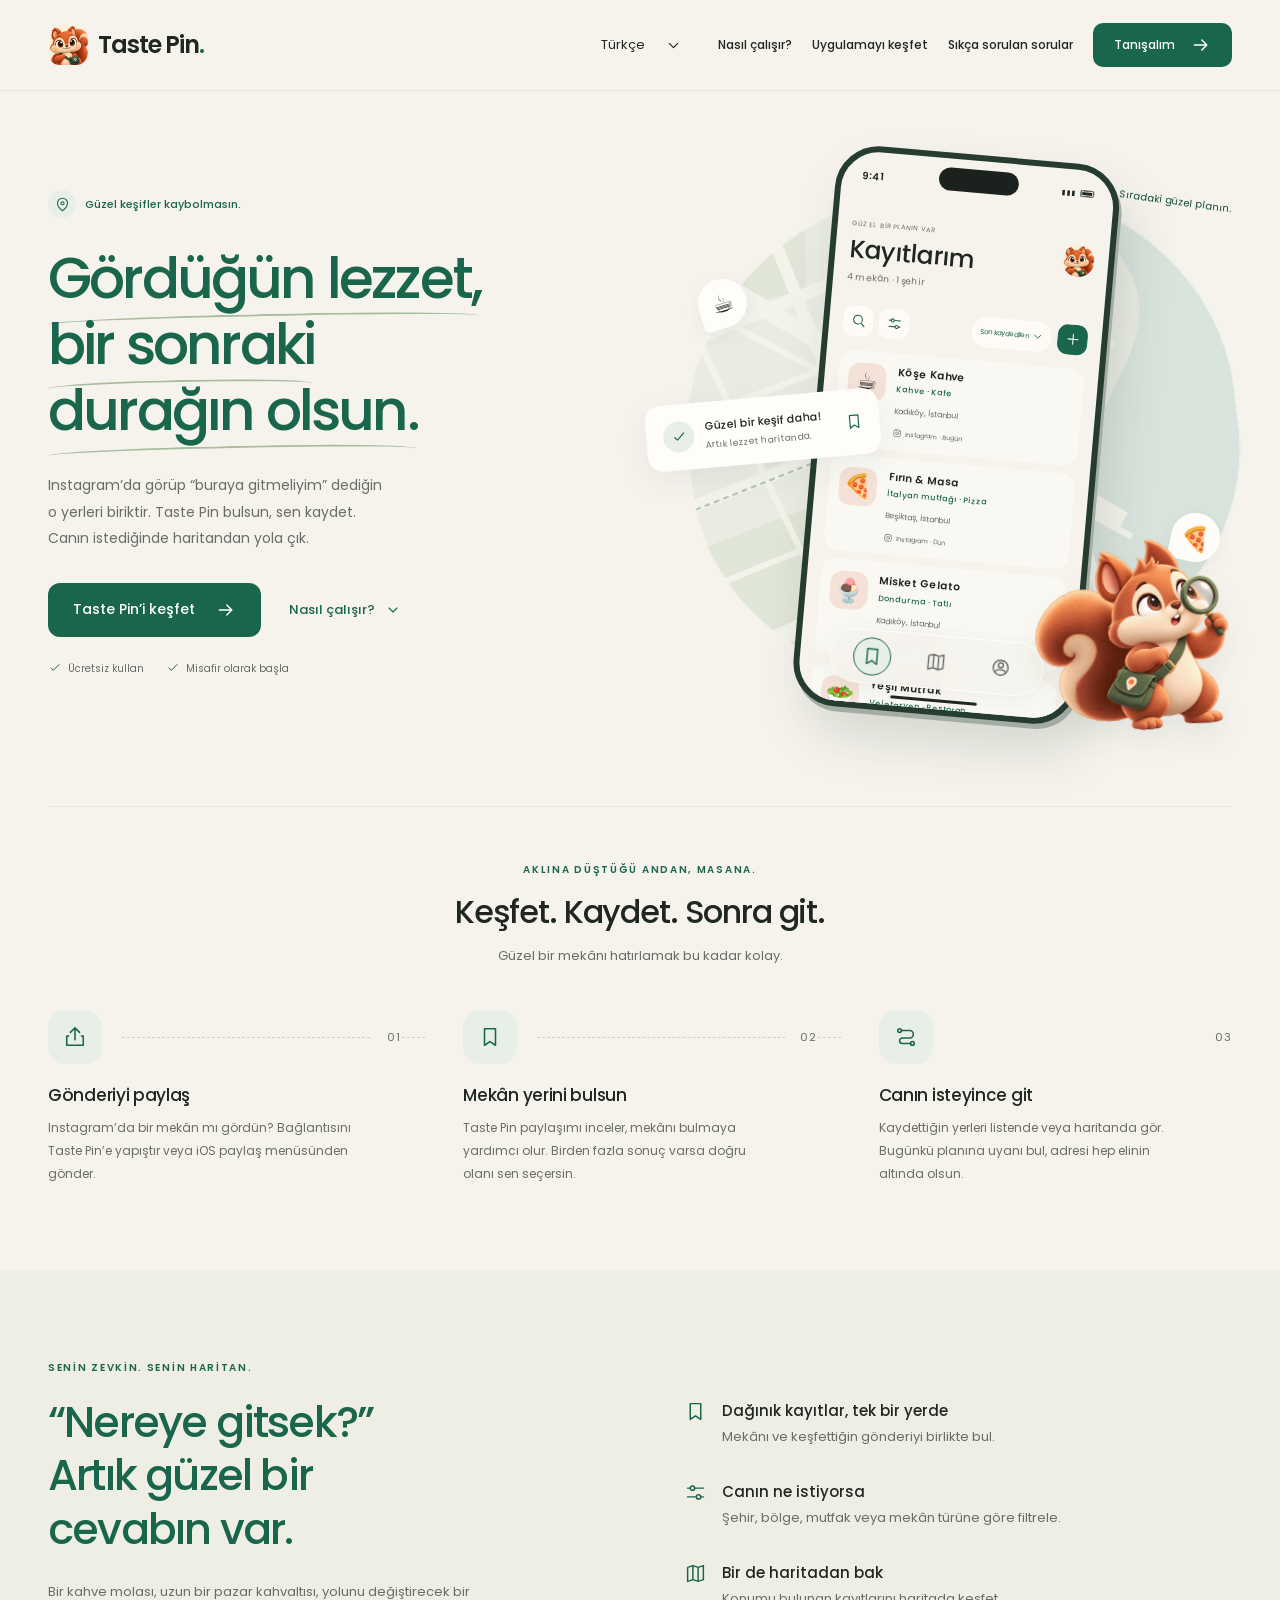
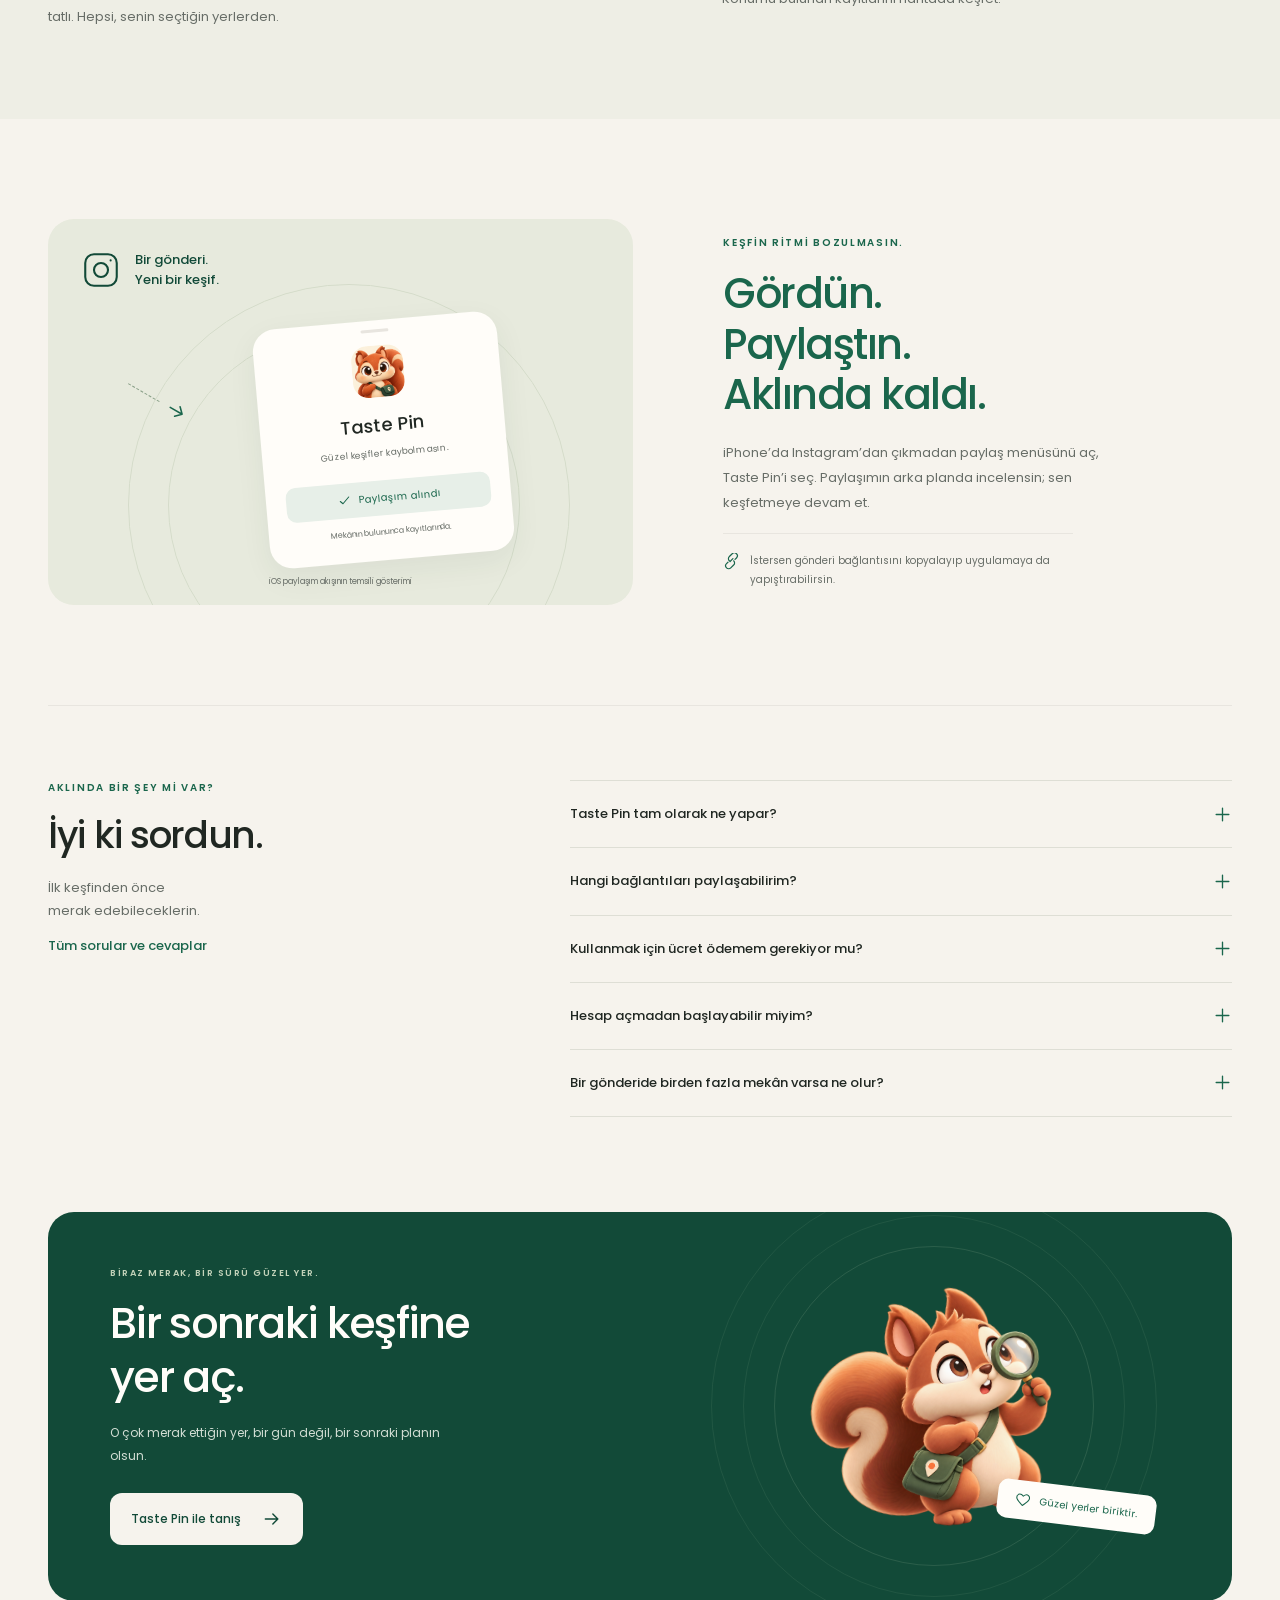
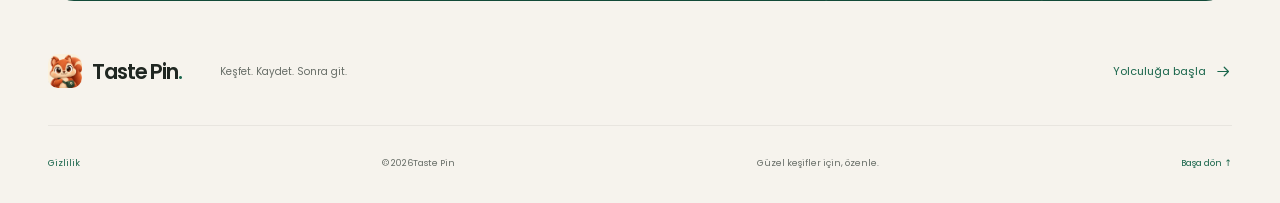
==== commit 7662e3eb: "Add bilingual Taste Pin privacy policy" ====
--- a/apps/taste-pin/index.html
+++ b/apps/taste-pin/index.html
@@ -125,6 +125,6 @@
 
     <section class="closing container" aria-labelledby="closing-title"><div><span class="section-kicker"><span data-i18n="copy.99"></span></span><h2 id="closing-title"><span data-i18n="copy.100"></span><br><span data-i18n="copy.101"></span></h2><p><span data-i18n="copy.102"></span></p><a class="button button-light" href="#kesfet"><span data-i18n="copy.103"></span><svg class="icon"><use href="#i-arrow"/></svg></a></div><div class="closing-art" aria-hidden="true"><div class="closing-ring"></div><img src="assets/squirrel.png" alt="" width="320" height="281" loading="lazy"><span class="closing-sticker"><svg class="icon"><use href="#i-heart"/></svg><span data-i18n="copy.104"></span></span></div></section>
   </main>
-  <footer class="site-footer container"><div class="footer-top"><a class="brand" href="#" data-i18n-label="label.0"><img src="assets/app-icon.png" alt="" width="34" height="34"><span><span data-i18n="copy.2"></span><span class="brand-dot">.</span></span></a><p><span data-i18n="copy.39"></span></p><a href="#nasil-calisir"><span data-i18n="copy.105"></span><svg class="icon"><use href="#i-arrow"/></svg></a></div><div class="footer-bottom"><span>© <span id="year">2026</span><span data-i18n="copy.2"></span></span><span><span data-i18n="copy.106"></span></span><a href="#"><span data-i18n="copy.107"></span></a></div></footer>
+  <footer class="site-footer container"><div class="footer-top"><a class="brand" href="#" data-i18n-label="label.0"><img src="assets/app-icon.png" alt="" width="34" height="34"><span><span data-i18n="copy.2"></span><span class="brand-dot">.</span></span></a><p><span data-i18n="copy.39"></span></p><a href="#nasil-calisir"><span data-i18n="copy.105"></span><svg class="icon"><use href="#i-arrow"/></svg></a></div><div class="footer-bottom"><a href="privacy.html"><span data-i18n="privacy.nav">Gizlilik</span></a><span>© <span id="year">2026</span><span data-i18n="copy.2"></span></span><span><span data-i18n="copy.106"></span></span><a href="#"><span data-i18n="copy.107"></span></a></div></footer>
 </body>
 </html>
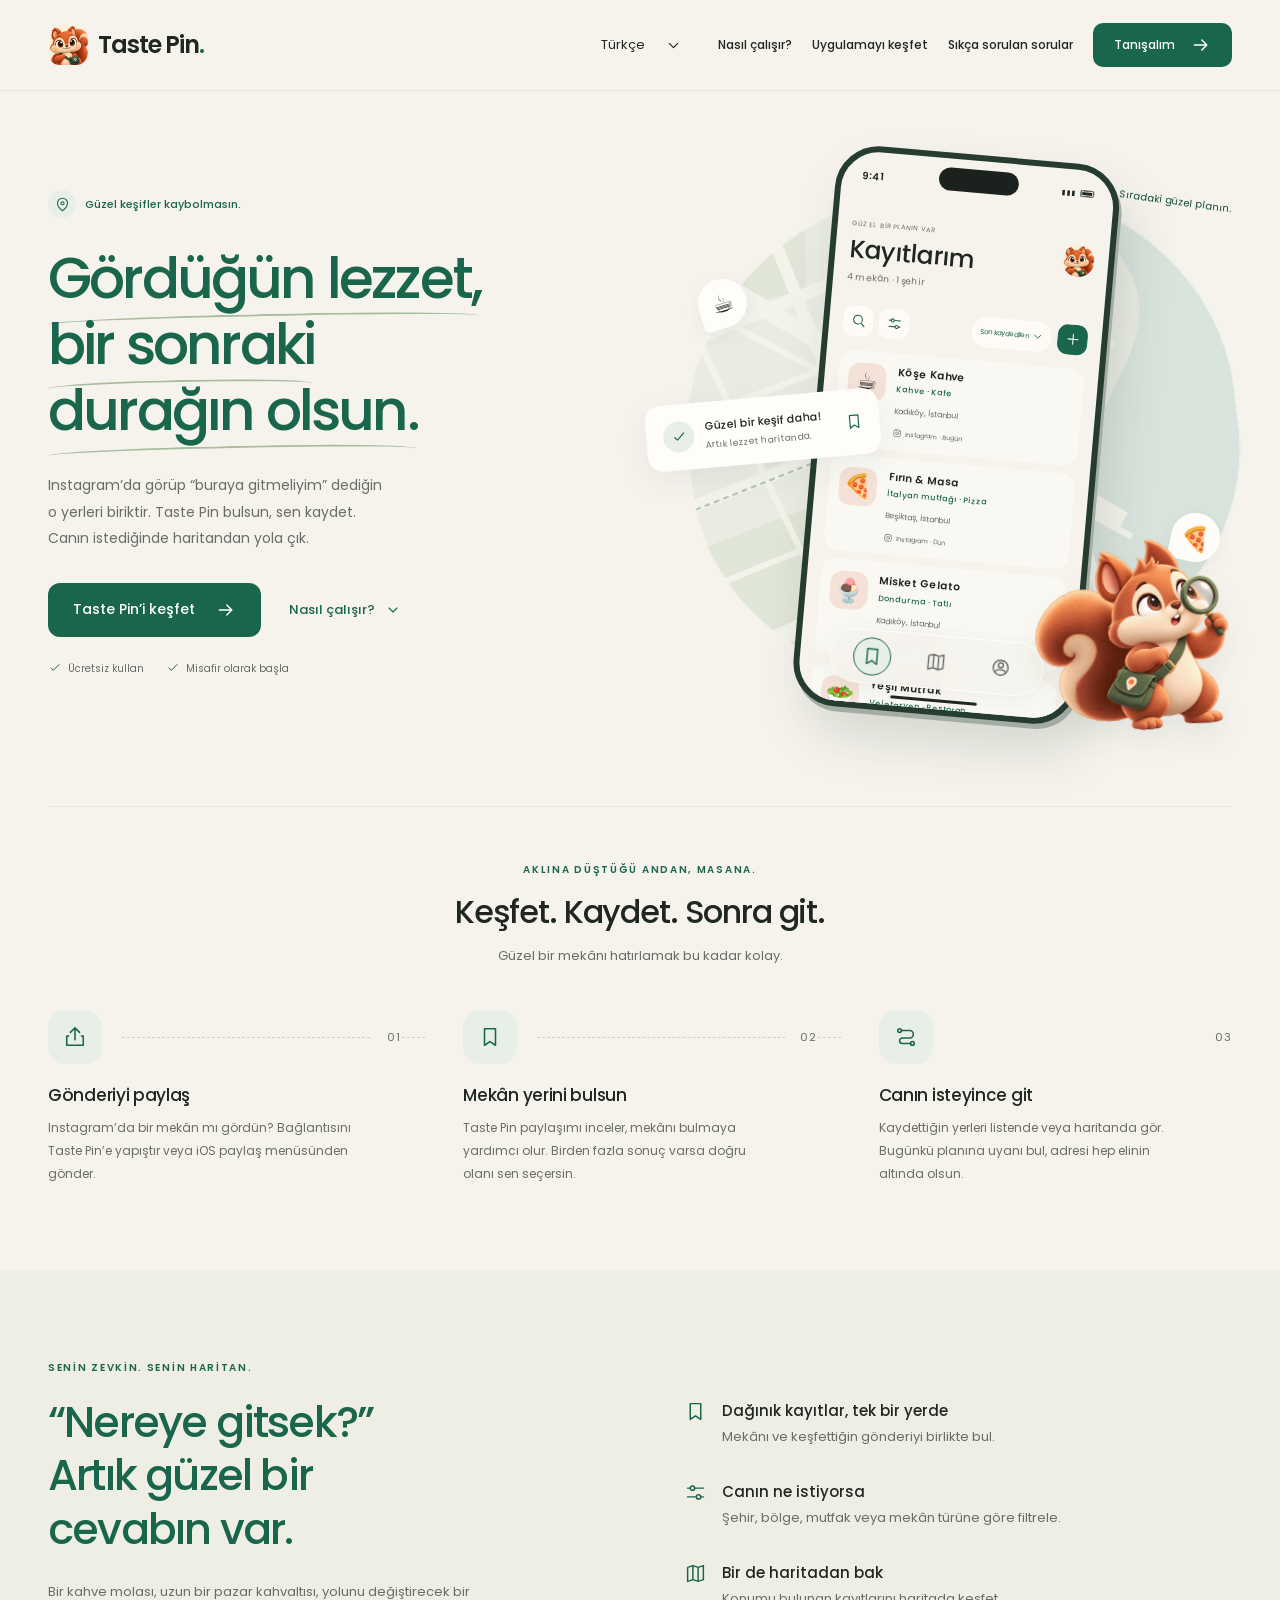
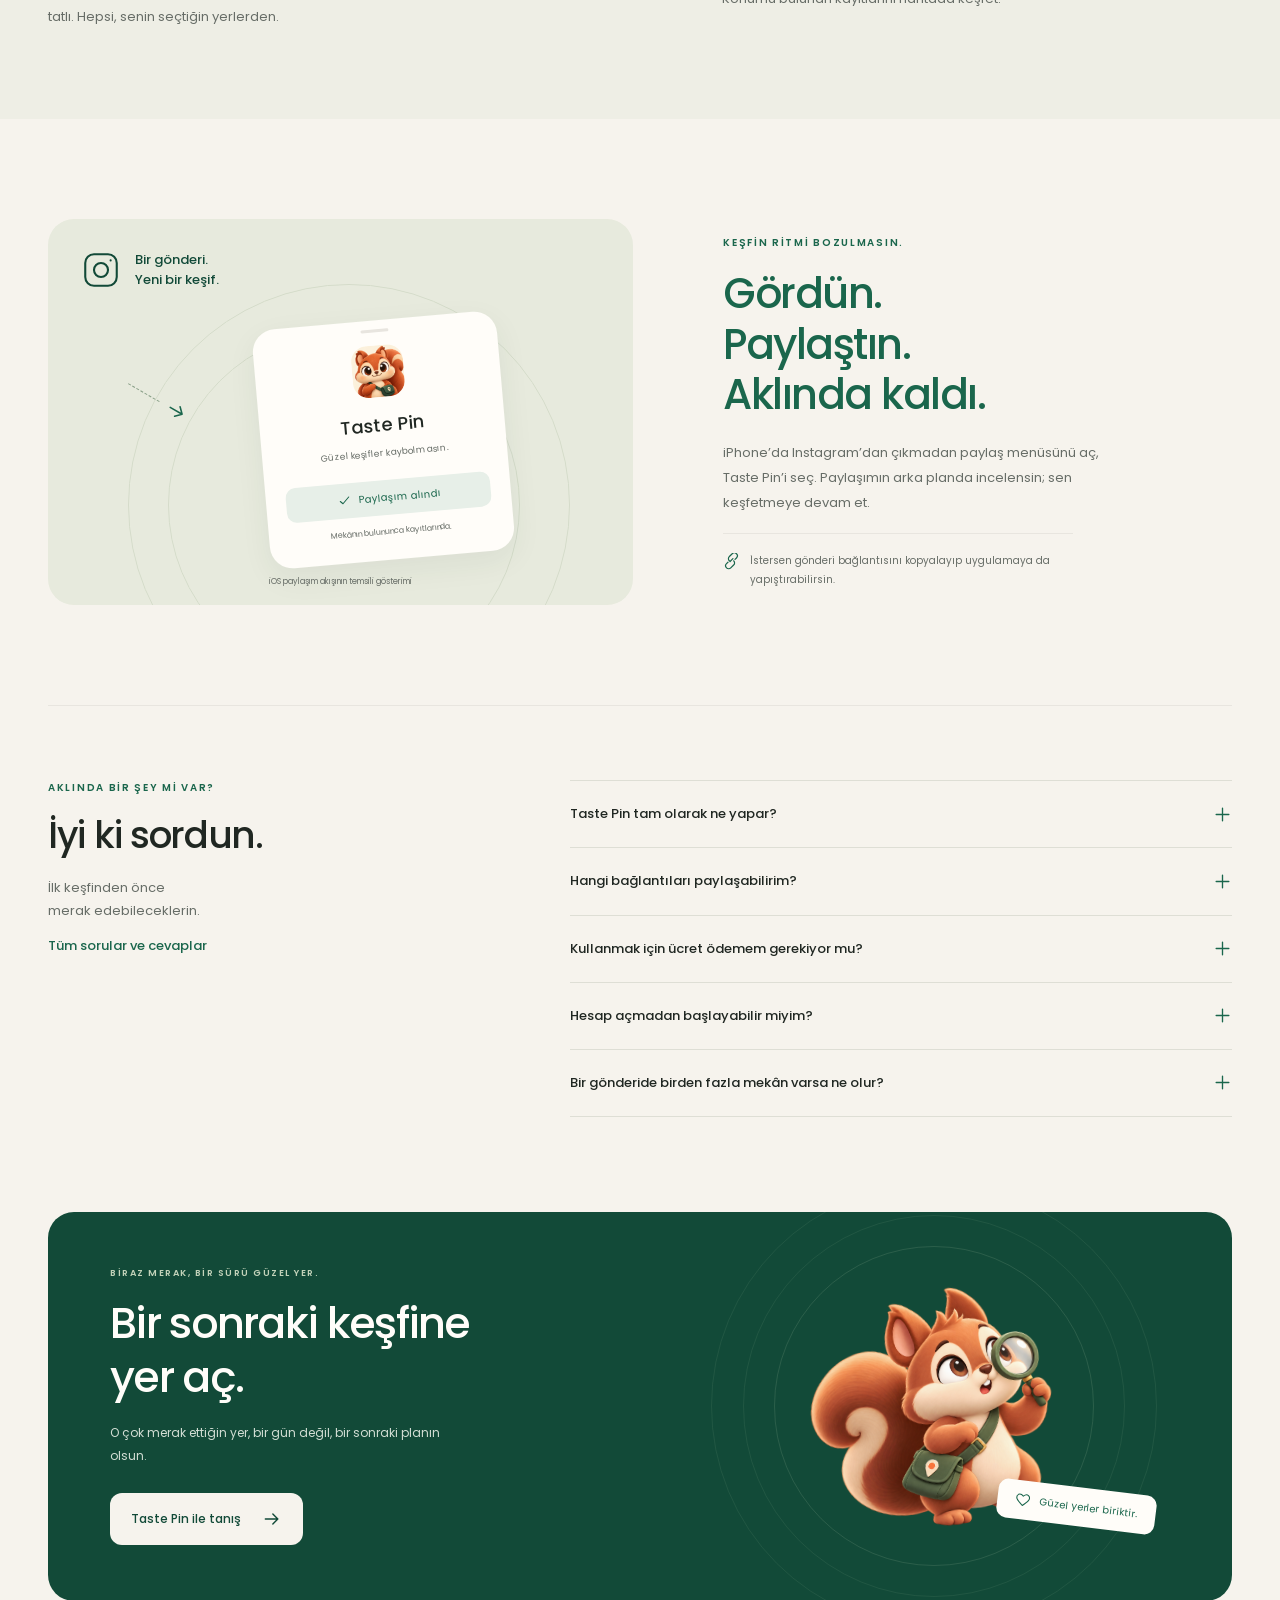
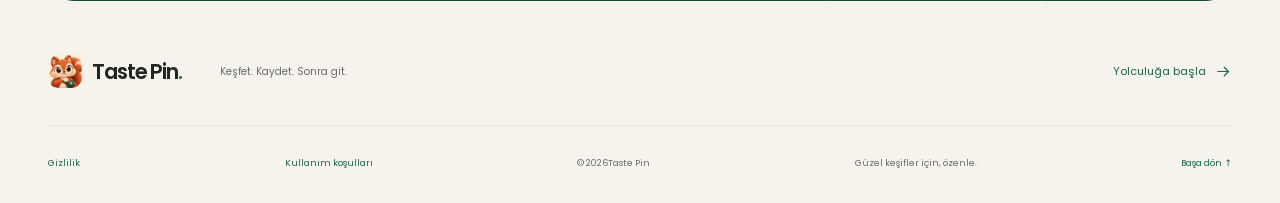
==== commit 0db8dff7: "Prepare bilingual Taste Pin terms and update privacy disclosures" ====
--- a/apps/taste-pin/index.html
+++ b/apps/taste-pin/index.html
@@ -125,6 +125,6 @@
 
     <section class="closing container" aria-labelledby="closing-title"><div><span class="section-kicker"><span data-i18n="copy.99"></span></span><h2 id="closing-title"><span data-i18n="copy.100"></span><br><span data-i18n="copy.101"></span></h2><p><span data-i18n="copy.102"></span></p><a class="button button-light" href="#kesfet"><span data-i18n="copy.103"></span><svg class="icon"><use href="#i-arrow"/></svg></a></div><div class="closing-art" aria-hidden="true"><div class="closing-ring"></div><img src="assets/squirrel.png" alt="" width="320" height="281" loading="lazy"><span class="closing-sticker"><svg class="icon"><use href="#i-heart"/></svg><span data-i18n="copy.104"></span></span></div></section>
   </main>
-  <footer class="site-footer container"><div class="footer-top"><a class="brand" href="#" data-i18n-label="label.0"><img src="assets/app-icon.png" alt="" width="34" height="34"><span><span data-i18n="copy.2"></span><span class="brand-dot">.</span></span></a><p><span data-i18n="copy.39"></span></p><a href="#nasil-calisir"><span data-i18n="copy.105"></span><svg class="icon"><use href="#i-arrow"/></svg></a></div><div class="footer-bottom"><a href="privacy.html"><span data-i18n="privacy.nav">Gizlilik</span></a><span>© <span id="year">2026</span><span data-i18n="copy.2"></span></span><span><span data-i18n="copy.106"></span></span><a href="#"><span data-i18n="copy.107"></span></a></div></footer>
+  <footer class="site-footer container"><div class="footer-top"><a class="brand" href="#" data-i18n-label="label.0"><img src="assets/app-icon.png" alt="" width="34" height="34"><span><span data-i18n="copy.2"></span><span class="brand-dot">.</span></span></a><p><span data-i18n="copy.39"></span></p><a href="#nasil-calisir"><span data-i18n="copy.105"></span><svg class="icon"><use href="#i-arrow"/></svg></a></div><div class="footer-bottom"><a href="privacy.html" data-site-legal><span data-i18n="privacy.nav">Gizlilik</span></a><a href="terms.html" data-site-legal><span data-i18n="terms.nav">Kullanım koşulları</span></a><span>© <span id="year">2026</span><span data-i18n="copy.2"></span></span><span><span data-i18n="copy.106"></span></span><a href="#"><span data-i18n="copy.107"></span></a></div></footer>
 </body>
 </html>
--- a/apps/taste-pin/styles.css
+++ b/apps/taste-pin/styles.css
@@ -268,7 +268,6 @@
 @media(max-width:680px) { #language-trigger { gap:10px; padding-inline:5px; font-size:12px; } #language-menu { min-width:140px; } }
 
 .faq-page { max-width:900px; padding-bottom:64px; }
-.faq-back { margin-top:28px; }
 .faq-page-intro { text-align:center; padding:52px 20px 60px; }
 .faq-page-intro h1 { font-size:clamp(32px,4.4vw,54px); letter-spacing:-1.8px; margin:20px auto; max-width:760px; }
 .faq-page-intro>p { color:var(--muted); font-size:15px; max-width:610px; margin:auto; }
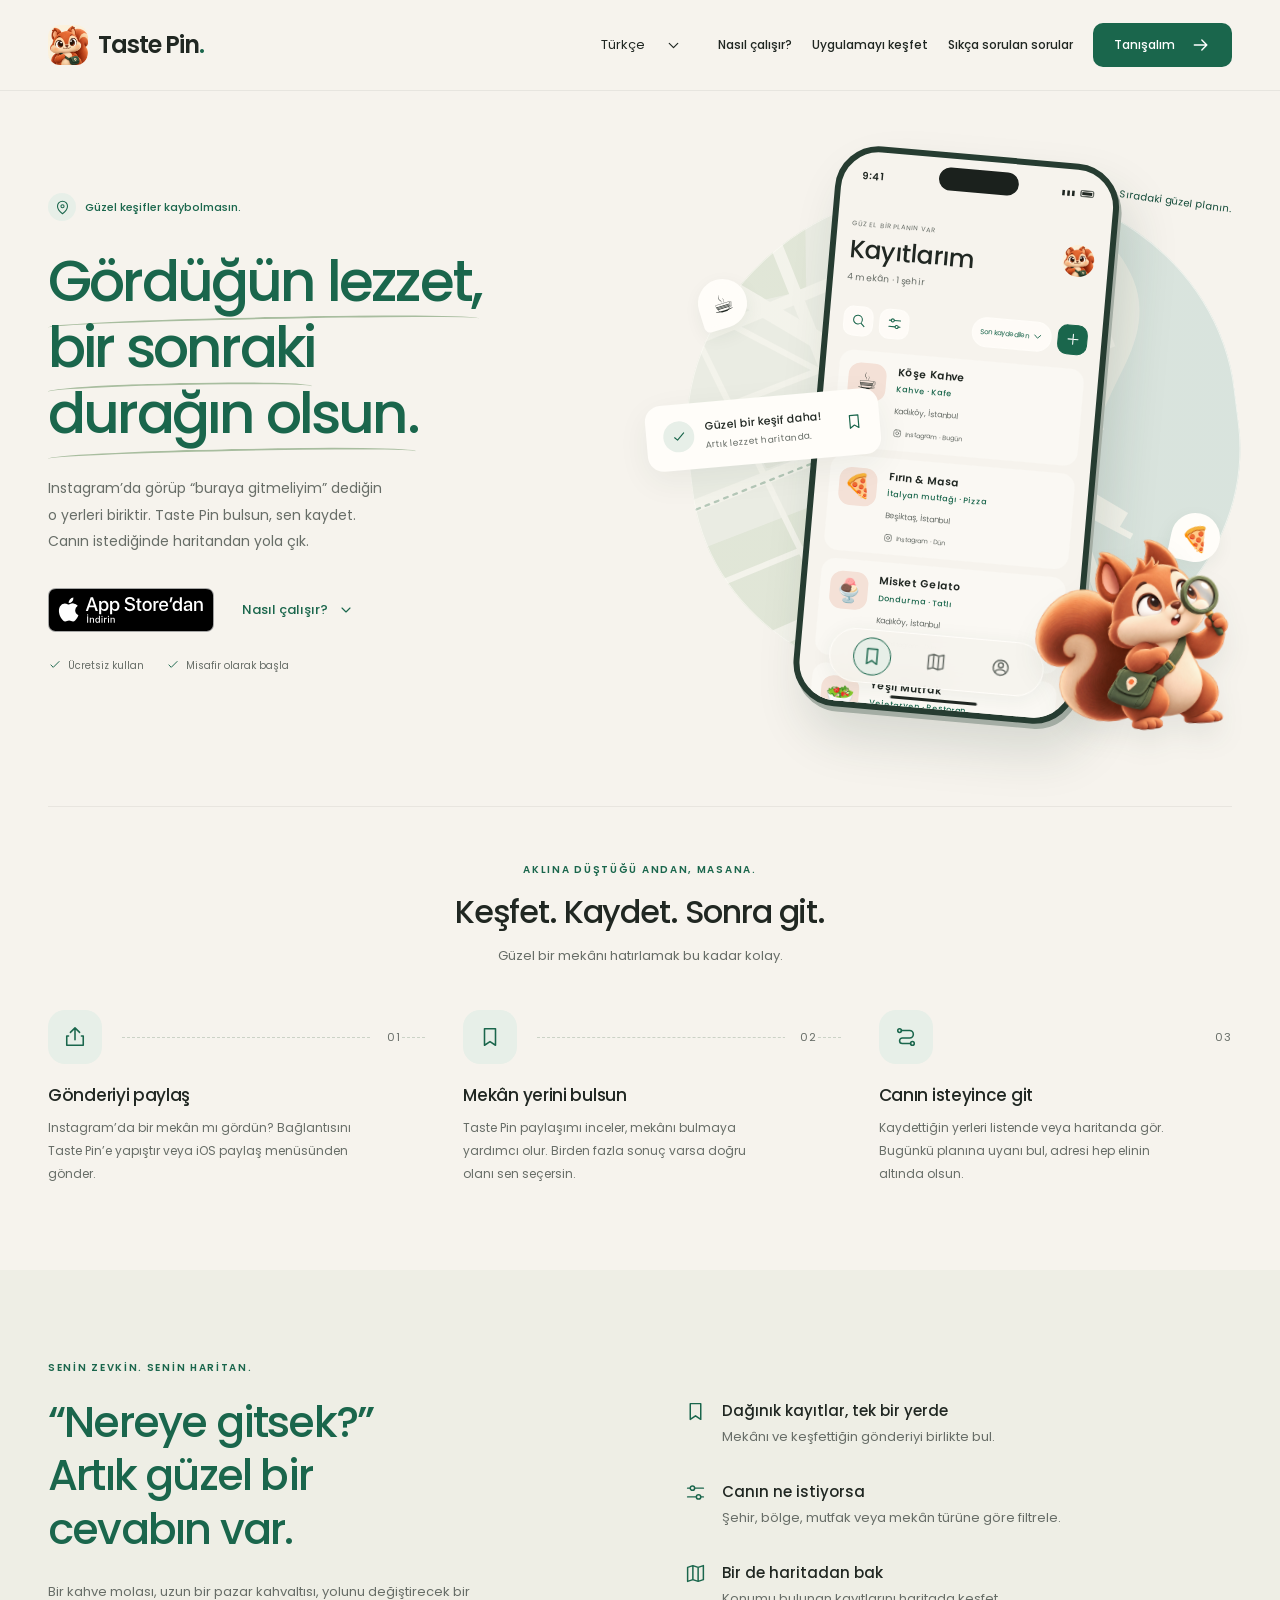
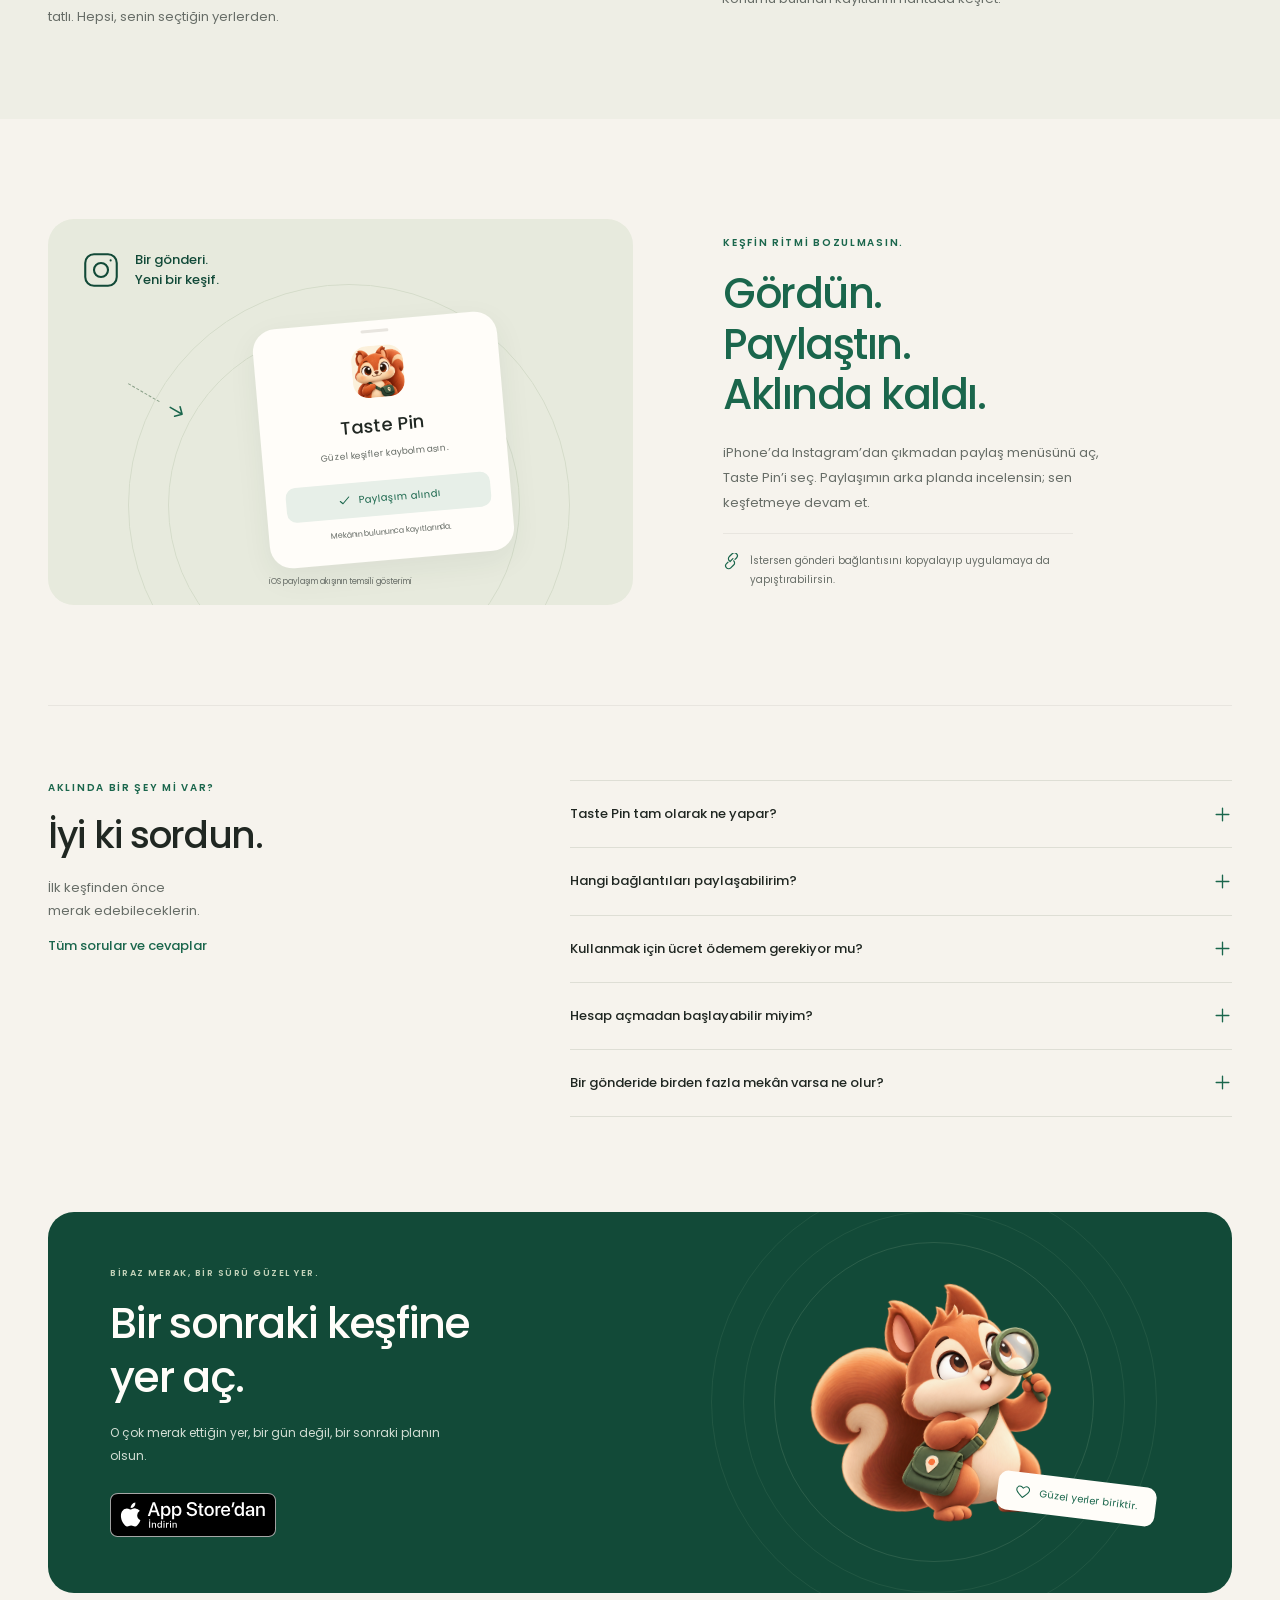
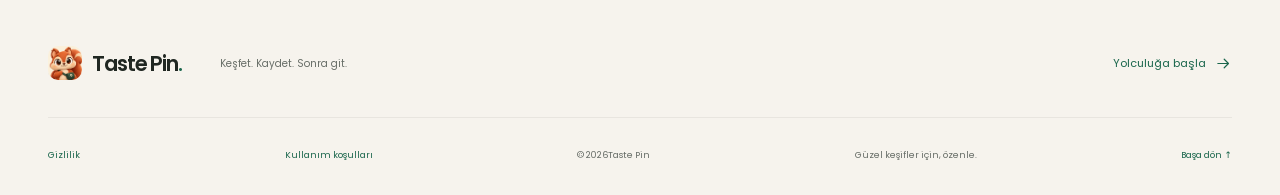
==== commit 147d05f3: "Add localized App Store badges for Taste Pin" ====
--- a/apps/taste-pin/index.html
+++ b/apps/taste-pin/index.html
@@ -65,7 +65,11 @@
         <div class="eyebrow"><span class="little-pin"><svg class="icon"><use href="#i-pin"/></svg></span><span data-i18n="copy.7"></span></div>
         <h1 id="hero-title"><span data-i18n="copy.8"></span><br><span data-i18n="copy.9"></span><br><span><span data-i18n="copy.10"></span></span></h1>
         <p class="hero-description"><span data-i18n="copy.11"></span><br class="desktop-break"><span data-i18n="copy.12"></span><br class="desktop-break"><span data-i18n="copy.13"></span></p>
-        <div class="hero-actions"><a class="button" href="#kesfet"><span data-i18n="copy.14"></span><svg class="icon"><use href="#i-arrow"/></svg></a><a class="text-link" href="#nasil-calisir"><span data-i18n="copy.3"></span><svg class="icon"><use href="#i-chevron"/></svg></a></div>
+        <div class="hero-actions">
+          <a class="store-badge" href="https://apps.apple.com/app/id6819854499">
+            <img src="assets/app-store-tr.svg" height="44" alt="Taste Pin · App Store" data-i18n-src="store.badge" data-i18n-alt="store.download">
+          </a>
+          <a class="text-link" href="#nasil-calisir"><span data-i18n="copy.3"></span><svg class="icon"><use href="#i-chevron"/></svg></a></div>
         <div class="hero-notes"><span><svg class="icon"><use href="#i-check"/></svg><span data-i18n="copy.15"></span></span><span><svg class="icon"><use href="#i-check"/></svg><span data-i18n="copy.16"></span></span></div>
       </div>
 
@@ -123,7 +127,9 @@
       <details><summary><span data-i18n="copy.97"></span><svg class="icon"><use href="#i-plus"/></svg></summary><p><span data-i18n="copy.98"></span></p></details>
     </div></section>
 
-    <section class="closing container" aria-labelledby="closing-title"><div><span class="section-kicker"><span data-i18n="copy.99"></span></span><h2 id="closing-title"><span data-i18n="copy.100"></span><br><span data-i18n="copy.101"></span></h2><p><span data-i18n="copy.102"></span></p><a class="button button-light" href="#kesfet"><span data-i18n="copy.103"></span><svg class="icon"><use href="#i-arrow"/></svg></a></div><div class="closing-art" aria-hidden="true"><div class="closing-ring"></div><img src="assets/squirrel.png" alt="" width="320" height="281" loading="lazy"><span class="closing-sticker"><svg class="icon"><use href="#i-heart"/></svg><span data-i18n="copy.104"></span></span></div></section>
+    <section class="closing container" aria-labelledby="closing-title"><div><span class="section-kicker"><span data-i18n="copy.99"></span></span><h2 id="closing-title"><span data-i18n="copy.100"></span><br><span data-i18n="copy.101"></span></h2><p><span data-i18n="copy.102"></span></p><a class="store-badge" href="https://apps.apple.com/app/id6819854499">
+            <img src="assets/app-store-tr.svg" height="44" alt="Taste Pin · App Store" data-i18n-src="store.badge" data-i18n-alt="store.download">
+          </a></div><div class="closing-art" aria-hidden="true"><div class="closing-ring"></div><img src="assets/squirrel.png" alt="" width="320" height="281" loading="lazy"><span class="closing-sticker"><svg class="icon"><use href="#i-heart"/></svg><span data-i18n="copy.104"></span></span></div></section>
   </main>
   <footer class="site-footer container"><div class="footer-top"><a class="brand" href="#" data-i18n-label="label.0"><img src="assets/app-icon.png" alt="" width="34" height="34"><span><span data-i18n="copy.2"></span><span class="brand-dot">.</span></span></a><p><span data-i18n="copy.39"></span></p><a href="#nasil-calisir"><span data-i18n="copy.105"></span><svg class="icon"><use href="#i-arrow"/></svg></a></div><div class="footer-bottom"><a href="privacy.html" data-site-legal><span data-i18n="privacy.nav">Gizlilik</span></a><a href="terms.html" data-site-legal><span data-i18n="terms.nav">Kullanım koşulları</span></a><span>© <span id="year">2026</span><span data-i18n="copy.2"></span></span><span><span data-i18n="copy.106"></span></span><a href="#"><span data-i18n="copy.107"></span></a></div></footer>
 </body>
--- a/apps/taste-pin/styles.css
+++ b/apps/taste-pin/styles.css
@@ -53,7 +53,11 @@
 .hero h1>span{color:var(--primary);position:relative}
 .hero h1>span::after{content:'';position:absolute;left:0;right:2px;bottom:-8px;height:10px;border-top:2px solid #a8bd9f;border-radius:50%;transform:rotate(-1.2deg)}
 .hero-description{margin-top:29px;color:var(--muted);font-size:14px;line-height:1.9}
-.hero-actions{display:flex;align-items:center;gap:28px;margin-top:31px}
+.store-badge{display:inline-flex;vertical-align:middle;border-radius:7px}
+.store-badge img{display:block;height:44px;width:auto}
+.closing .store-badge{margin-top:26px}
+.closing .store-badge:focus-visible{outline-color:white}
+.hero-actions{display:flex;flex-wrap:wrap;align-items:center;gap:28px;margin-top:31px}
 .hero-notes{display:flex;gap:22px;margin-top:23px;font-size:10px;color:var(--muted)}
 .hero-notes span{display:flex;align-items:center;gap:6px}
 .hero-notes .icon{width:14px;height:14px;color:var(--primary)}
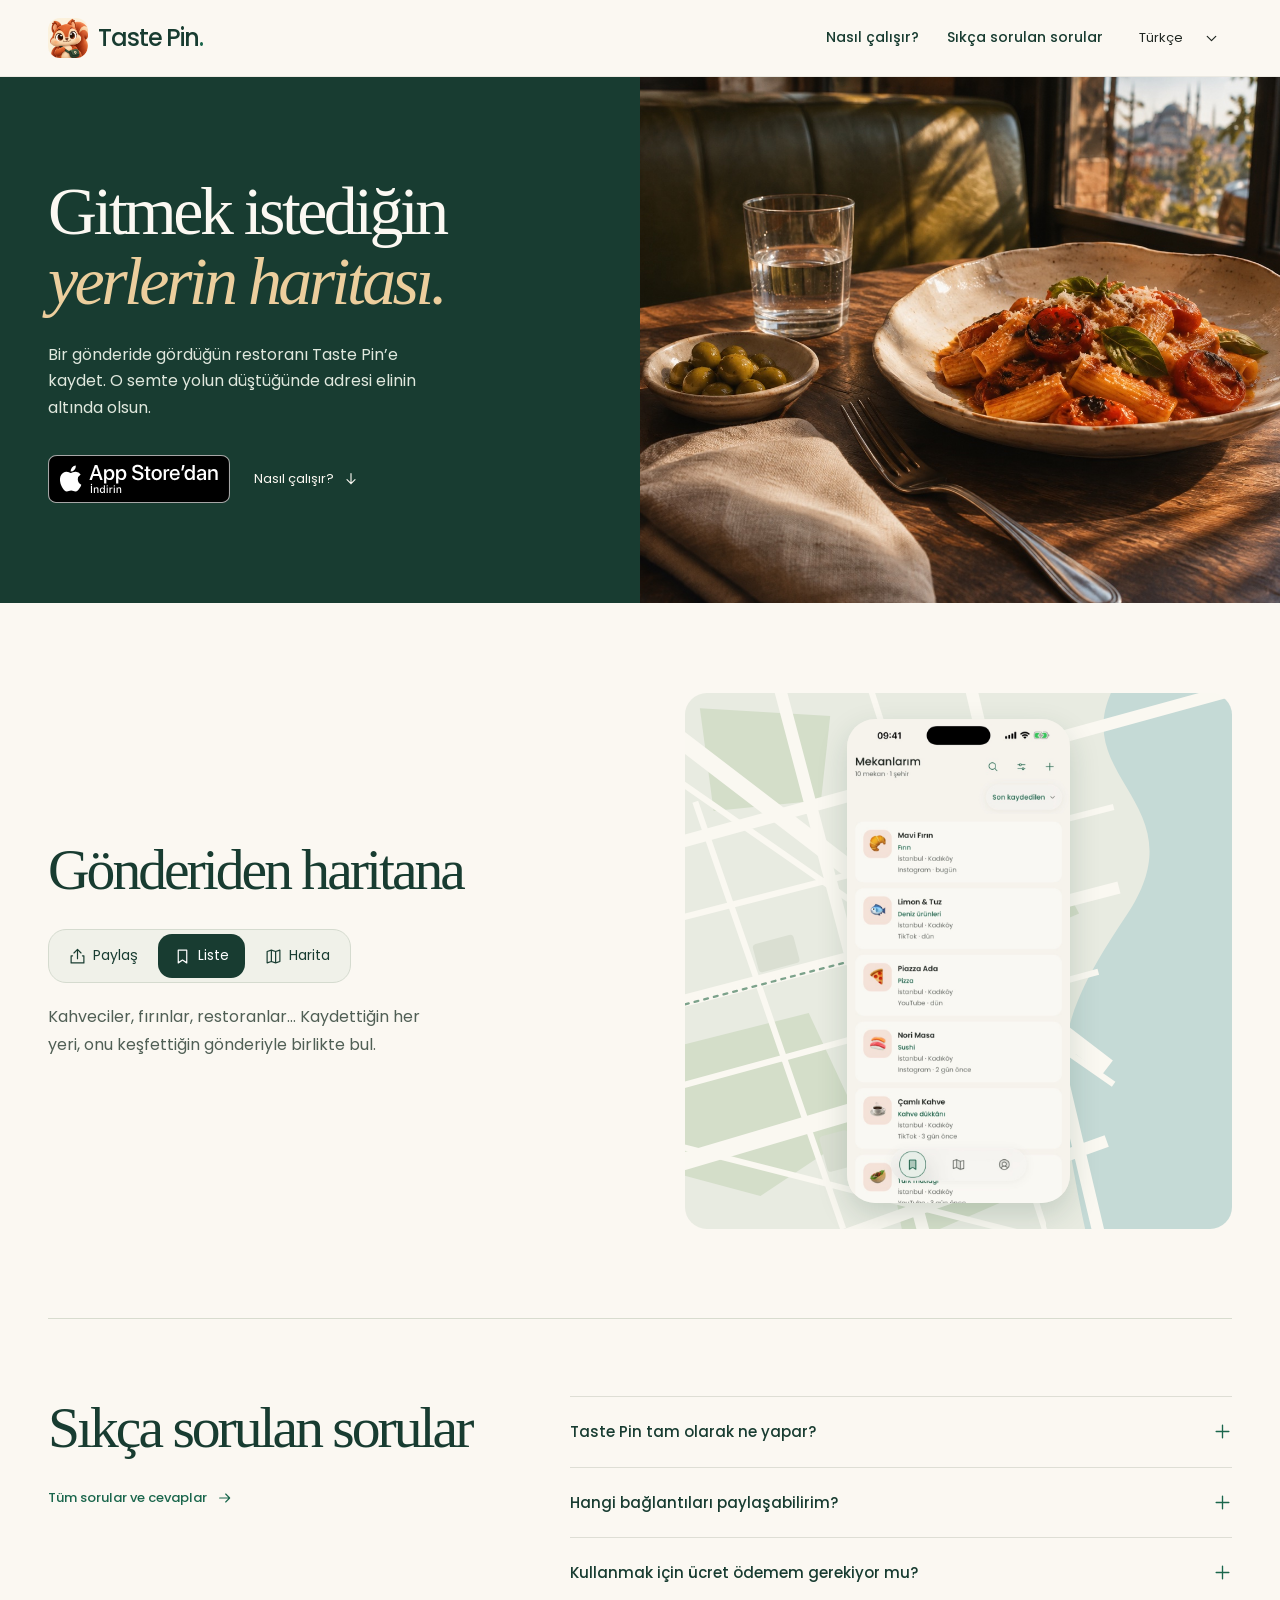
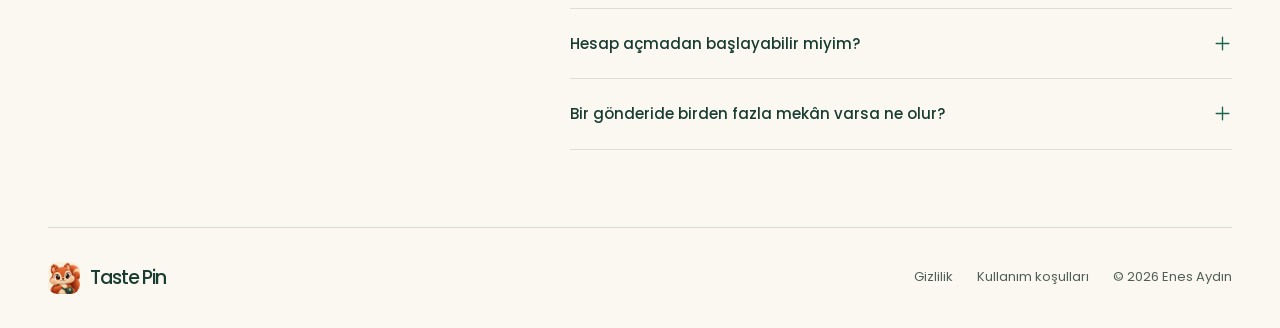
==== commit 5c613b12: "Refine the Taste Pin product page and restore the portfolio homepage" ====
--- a/apps/taste-pin/index.html
+++ b/apps/taste-pin/index.html
@@ -15,29 +15,21 @@
   <link rel="preload" href="assets/fonts/Poppins-Regular.ttf" as="font" type="font/ttf" crossorigin>
   <link rel="preload" href="assets/fonts/Poppins-Medium.ttf" as="font" type="font/ttf" crossorigin>
   <link rel="stylesheet" href="styles.css">
+  <link rel="stylesheet" href="landing.css">
   <script src="translations.js" defer></script>
   <script src="i18n.js" defer></script>
   <script src="navigation.js" defer></script>
   <script src="script.js" defer></script>
 </head>
-<body>
+<body class="landing">
   <a class="skip-link" href="#icerik"><span data-i18n="copy.1"></span></a>
   <svg class="icon-library" xmlns="http://www.w3.org/2000/svg" aria-hidden="true">
     <symbol id="i-arrow" viewBox="0 0 24 24"><path d="M4 12h15m-6-6 6 6-6 6"/></symbol>
-    <symbol id="i-pin" viewBox="0 0 24 24"><path d="M20 10c0 6-8 12-8 12S4 16 4 10a8 8 0 1 1 16 0Z"/><circle cx="12" cy="10" r="2.5"/></symbol>
     <symbol id="i-bookmark" viewBox="0 0 24 24"><path d="M6 3h12v18l-6-4-6 4Z"/></symbol>
     <symbol id="i-map" viewBox="0 0 24 24"><path d="m3 5 6-2 6 2 6-2v16l-6 2-6-2-6 2Zm6-2v16m6-14v16"/></symbol>
     <symbol id="i-share" viewBox="0 0 24 24"><path d="M12 15V2M7 7l5-5 5 5M5 11H3v10h18V11h-2"/></symbol>
-    <symbol id="i-check" viewBox="0 0 24 24"><path d="m5 12 4 4L19 6"/></symbol>
-    <symbol id="i-instagram" viewBox="0 0 24 24"><rect x="3" y="3" width="18" height="18" rx="5"/><circle cx="12" cy="12" r="4"/><path d="M17.5 6.5h.01"/></symbol>
-    <symbol id="i-search" viewBox="0 0 24 24"><circle cx="10.5" cy="10.5" r="7"/><path d="m16 16 5 5"/></symbol>
-    <symbol id="i-filter" viewBox="0 0 24 24"><path d="M3 7h3m5 0h10M3 17h10m5 0h3"/><circle cx="8.5" cy="7" r="2.5"/><circle cx="15.5" cy="17" r="2.5"/></symbol>
     <symbol id="i-plus" viewBox="0 0 24 24"><path d="M12 4v16M4 12h16"/></symbol>
-    <symbol id="i-user" viewBox="0 0 24 24"><circle cx="12" cy="12" r="9"/><circle cx="12" cy="9" r="3"/><path d="M5.5 18c1-5 12-5 13 0"/></symbol>
     <symbol id="i-chevron" viewBox="0 0 24 24"><path d="m6 9 6 6 6-6"/></symbol>
-    <symbol id="i-link" viewBox="0 0 24 24"><path d="m10 13 4-4m-7 5-2 2a4 4 0 0 0 6 6l4-4a4 4 0 0 0 0-6m2-2 2-2a4 4 0 0 0-6-6L9 6a4 4 0 0 0 0 6" transform="translate(0 -1)"/></symbol>
-    <symbol id="i-route" viewBox="0 0 24 24"><circle cx="5" cy="5" r="2"/><circle cx="19" cy="19" r="2"/><path d="M7 5h9a4 4 0 0 1 0 8H8a3 3 0 0 0 0 6h9"/></symbol>
-    <symbol id="i-heart" viewBox="0 0 24 24"><path d="M20 4c-3-2-6 0-8 2-2-2-5-4-8-2-6 5 1 11 8 17 7-6 14-12 8-17Z"/></symbol>
   </svg>
 
   <header class="site-header">
@@ -52,74 +44,51 @@
       </div><button class="menu-toggle" type="button" data-i18n-label="label.1" aria-expanded="false" aria-controls="main-nav"><span></span><span></span></button>
       <nav class="main-nav" id="main-nav" data-i18n-label="label.3">
         <a href="#nasil-calisir"><span data-i18n="copy.3"></span></a>
-        <a href="#kesfet"><span data-i18n="copy.4"></span></a>
-        <a href="faq.html"><span data-i18n="faq.nav"></span></a>
-        <a class="button button-small" href="#kesfet"><span data-i18n="copy.6"></span><svg class="icon"><use href="#i-arrow"/></svg></a>
+        <a href="#sorular"><span data-i18n="faq.nav"></span></a>
       </nav>
     </div>
   </header>
 
   <main id="icerik">
-    <section class="hero container" aria-labelledby="hero-title">
-      <div class="hero-copy">
-        <div class="eyebrow"><span class="little-pin"><svg class="icon"><use href="#i-pin"/></svg></span><span data-i18n="copy.7"></span></div>
-        <h1 id="hero-title"><span data-i18n="copy.8"></span><br><span data-i18n="copy.9"></span><br><span><span data-i18n="copy.10"></span></span></h1>
-        <p class="hero-description"><span data-i18n="copy.11"></span><br class="desktop-break"><span data-i18n="copy.12"></span><br class="desktop-break"><span data-i18n="copy.13"></span></p>
-        <div class="hero-actions">
+    <section class="cover" aria-labelledby="cover-title">
+      <div class="cover-copy">
+        <h1 id="cover-title"><span data-i18n="landing.title"></span> <em data-i18n="landing.emphasis"></em></h1>
+        <p data-i18n="landing.intro"></p>
+        <div class="cover-actions">
           <a class="store-badge" href="https://apps.apple.com/app/id6819854499">
-            <img src="assets/app-store-tr.svg" height="44" alt="Taste Pin · App Store" data-i18n-src="store.badge" data-i18n-alt="store.download">
+            <img src="assets/app-store-tr.svg" height="48" alt="Taste Pin · App Store" data-i18n-src="store.badge" data-i18n-alt="store.download">
           </a>
-          <a class="text-link" href="#nasil-calisir"><span data-i18n="copy.3"></span><svg class="icon"><use href="#i-chevron"/></svg></a></div>
-        <div class="hero-notes"><span><svg class="icon"><use href="#i-check"/></svg><span data-i18n="copy.15"></span></span><span><svg class="icon"><use href="#i-check"/></svg><span data-i18n="copy.16"></span></span></div>
+          <a href="#nasil-calisir" class="cover-guide"><span data-i18n="copy.3"></span><svg class="icon" aria-hidden="true"><use href="#i-arrow"/></svg></a>
+        </div>
       </div>
-
-      <div class="hero-scene" role="img" data-i18n-label="label.10">
-        <div class="scene-map"></div>
-        <div class="orbit-label"><svg class="icon"><use href="#i-pin"/></svg><span data-i18n="copy.17"></span></div>
-        <div class="scene-pin scene-pin-one">☕</div><div class="scene-pin scene-pin-two">🍕</div>
-        <div class="phone" aria-hidden="true">
-          <div class="phone-status"><span>9:41</span><span class="phone-island"></span><span class="status-bars">▮▮▮ <span class="battery"></span></span></div>
-          <div class="phone-content">
-            <div class="phone-title-row"><div><p class="phone-eyebrow"><span data-i18n="copy.18"></span></p><h2><span data-i18n="copy.19"></span></h2></div><span class="mini-avatar"><img src="assets/app-icon.png" alt="" width="36" height="36"></span></div>
-            <p class="phone-subtitle"><span data-i18n="copy.20"></span></p>
-            <div class="phone-toolbar"><span><svg class="icon"><use href="#i-search"/></svg></span><span><svg class="icon"><use href="#i-filter"/></svg></span><span class="phone-sort"><span data-i18n="copy.21"></span><svg class="icon"><use href="#i-chevron"/></svg></span><span class="phone-add"><svg class="icon"><use href="#i-plus"/></svg></span></div>
-            <div class="phone-venue"><span class="food-icon">☕</span><div><h3><span data-i18n="copy.22"></span></h3><p><span data-i18n="copy.23"></span></p><small><span data-i18n="copy.24"></span></small><span class="phone-source"><svg class="icon"><use href="#i-instagram"/></svg><span data-i18n="copy.25"></span></span></div></div>
-            <div class="phone-venue"><span class="food-icon">🍕</span><div><h3><span data-i18n="copy.26"></span></h3><p><span data-i18n="copy.27"></span></p><small><span data-i18n="copy.28"></span></small><span class="phone-source"><svg class="icon"><use href="#i-instagram"/></svg><span data-i18n="copy.29"></span></span></div></div>
-            <div class="phone-venue"><span class="food-icon">🍨</span><div><h3><span data-i18n="copy.30"></span></h3><p><span data-i18n="copy.31"></span></p><small><span data-i18n="copy.24"></span></small><span class="phone-source"><svg class="icon"><use href="#i-instagram"/></svg><span data-i18n="copy.29"></span></span></div></div>
-            <div class="phone-venue phone-venue-last"><span class="food-icon">🥗</span><div><h3><span data-i18n="copy.32"></span></h3><p><span data-i18n="copy.33"></span></p><small><span data-i18n="copy.34"></span></small></div></div>
-          </div>
-          <div class="phone-tabbar"><span class="selected"><svg class="icon"><use href="#i-bookmark"/></svg></span><span><svg class="icon"><use href="#i-map"/></svg></span><span><svg class="icon"><use href="#i-user"/></svg></span></div>
-          <div class="home-indicator"></div>
-        </div>
-        <div class="saved-note"><span class="saved-check"><svg class="icon"><use href="#i-check"/></svg></span><div><strong><span data-i18n="copy.35"></span></strong><span><span data-i18n="copy.36"></span></span></div><svg class="icon note-bookmark"><use href="#i-bookmark"/></svg></div>
-        <img class="hero-squirrel" src="assets/squirrel.png" alt="" width="280" height="246" fetchpriority="high">
-      </div>
+      <img class="cover-photo" src="assets/bistro.jpg" alt="" width="1440" height="960" fetchpriority="high">
     </section>
 
-    <section class="journey container" id="nasil-calisir" aria-labelledby="journey-title">
-      <div class="journey-intro"><span class="section-kicker"><span data-i18n="copy.38"></span></span><h2 id="journey-title"><span data-i18n="copy.39"></span></h2><p><span data-i18n="copy.40"></span></p></div>
-      <ol class="steps">
-        <li><div class="step-top"><span class="step-icon"><svg class="icon"><use href="#i-share"/></svg></span><span class="step-number">01</span></div><h3><span data-i18n="copy.41"></span></h3><p><span data-i18n="copy.42"></span></p></li>
-        <li><div class="step-top"><span class="step-icon"><svg class="icon"><use href="#i-bookmark"/></svg></span><span class="step-number">02</span></div><h3><span data-i18n="copy.43"></span></h3><p><span data-i18n="copy.44"></span></p></li>
-        <li><div class="step-top"><span class="step-icon"><svg class="icon"><use href="#i-route"/></svg></span><span class="step-number">03</span></div><h3><span data-i18n="copy.45"></span></h3><p><span data-i18n="copy.46"></span></p></li>
-      </ol>
+    <section class="tour container" id="nasil-calisir" aria-labelledby="tour-title">
+      <div class="tour-copy">
+        <h2 id="tour-title" data-i18n="landing.tour"></h2>
+        <div class="screen-choices" id="kesfet" role="group" data-i18n-label="landing.screens">
+          <button type="button" data-screen="import" aria-pressed="false" aria-controls="screen-preview">
+            <svg class="icon" aria-hidden="true"><use href="#i-share"/></svg><span data-i18n="landing.import"></span>
+          </button>
+          <button type="button" data-screen="saved" aria-pressed="true" aria-controls="screen-preview">
+            <svg class="icon" aria-hidden="true"><use href="#i-bookmark"/></svg><span data-i18n="landing.saved"></span>
+          </button>
+          <button type="button" data-screen="map" aria-pressed="false" aria-controls="screen-preview">
+            <svg class="icon" aria-hidden="true"><use href="#i-map"/></svg><span data-i18n="landing.map"></span>
+          </button>
+        </div>
+        <p id="screen-description" data-i18n="landing.saved.description" aria-live="polite"></p>
+      </div>
+      <figure id="screen-preview" class="screen-stage">
+        <img id="product-screen" src="assets/saved-tr.jpg" data-i18n-src="landing.saved.image" data-i18n-alt="landing.saved.alt" alt="" width="640" height="1390" loading="lazy">
+      </figure>
     </section>
 
-    <section class="discovery-section" id="kesfet" aria-labelledby="discovery-title">
-      <div class="container discovery-layout discovery-text-only">
-        <div class="discovery-copy"><span class="section-kicker"><span data-i18n="copy.47"></span></span><h2 id="discovery-title"><span data-i18n="copy.48"></span><br><span data-i18n="copy.49"></span><br><span><span data-i18n="copy.50"></span></span></h2><p><span data-i18n="copy.51"></span></p>
-          <ul class="benefits"><li><svg class="icon"><use href="#i-bookmark"/></svg><div><h3><span data-i18n="copy.52"></span></h3><p><span data-i18n="copy.53"></span></p></div></li><li><svg class="icon"><use href="#i-filter"/></svg><div><h3><span data-i18n="copy.54"></span></h3><p><span data-i18n="copy.55"></span></p></div></li><li><svg class="icon"><use href="#i-map"/></svg><div><h3><span data-i18n="copy.56"></span></h3><p><span data-i18n="copy.57"></span></p></div></li></ul>
-        </div>
-
-      </div>
-    </section>
-
-    <section class="share-section container" aria-labelledby="share-title">
-      <div class="share-visual" aria-hidden="true"><div class="share-caption"><svg class="icon"><use href="#i-instagram"/></svg><span><span data-i18n="copy.74"></span><br><span data-i18n="copy.75"></span></span></div><div class="share-connector"><span></span><svg class="icon"><use href="#i-arrow"/></svg></div><div class="share-preview"><div class="sheet-handle"></div><img src="assets/app-icon.png" alt="" width="60" height="60" loading="lazy"><strong><span data-i18n="copy.2"></span></strong><span><span data-i18n="copy.7"></span></span><div class="share-status"><svg class="icon"><use href="#i-check"/></svg><span data-i18n="copy.76"></span></div><p><span data-i18n="copy.77"></span></p></div><span class="share-preview-note"><span data-i18n="copy.78"></span></span></div>
-      <div class="share-copy"><span class="section-kicker"><span data-i18n="copy.79"></span></span><h2 id="share-title"><span data-i18n="copy.80"></span><br><span data-i18n="copy.81"></span><br><span><span data-i18n="copy.82"></span></span></h2><p><span data-i18n="copy.83"></span></p><p class="share-alternative"><svg class="icon"><use href="#i-link"/></svg><span data-i18n="copy.84"></span></p></div>
-    </section>
-
-    <section class="faq-section container" id="sorular" aria-labelledby="faq-title"><div class="faq-intro"><span class="section-kicker"><span data-i18n="copy.85"></span></span><h2 id="faq-title"><span data-i18n="copy.86"></span></h2><p><span data-i18n="copy.87"></span><br><span data-i18n="copy.88"></span></p><a class="text-link" href="faq.html" data-i18n="faq.all"></a></div><div class="faq-list">
+    <section class="faq-section container" id="sorular" aria-labelledby="faq-title"><div class="faq-intro">
+      <h2 id="faq-title" data-i18n="faq.nav"></h2>
+      <a class="text-link" href="faq.html" data-site-legal><span data-i18n="faq.all"></span><svg class="icon" aria-hidden="true"><use href="#i-arrow"/></svg></a>
+    </div><div class="faq-list">
       <details><summary><span data-i18n="copy.89"></span><svg class="icon"><use href="#i-plus"/></svg></summary><p><span data-i18n="copy.90"></span></p></details>
       <details><summary><span data-i18n="copy.91"></span><svg class="icon"><use href="#i-plus"/></svg></summary><p><span data-i18n="copy.92"></span></p></details>
       <details><summary><span data-i18n="copy.93"></span><svg class="icon"><use href="#i-plus"/></svg></summary><p><span data-i18n="copy.94"></span></p></details>
@@ -127,10 +96,14 @@
       <details><summary><span data-i18n="copy.97"></span><svg class="icon"><use href="#i-plus"/></svg></summary><p><span data-i18n="copy.98"></span></p></details>
     </div></section>
 
-    <section class="closing container" aria-labelledby="closing-title"><div><span class="section-kicker"><span data-i18n="copy.99"></span></span><h2 id="closing-title"><span data-i18n="copy.100"></span><br><span data-i18n="copy.101"></span></h2><p><span data-i18n="copy.102"></span></p><a class="store-badge" href="https://apps.apple.com/app/id6819854499">
-            <img src="assets/app-store-tr.svg" height="44" alt="Taste Pin · App Store" data-i18n-src="store.badge" data-i18n-alt="store.download">
-          </a></div><div class="closing-art" aria-hidden="true"><div class="closing-ring"></div><img src="assets/squirrel.png" alt="" width="320" height="281" loading="lazy"><span class="closing-sticker"><svg class="icon"><use href="#i-heart"/></svg><span data-i18n="copy.104"></span></span></div></section>
   </main>
-  <footer class="site-footer container"><div class="footer-top"><a class="brand" href="#" data-i18n-label="label.0"><img src="assets/app-icon.png" alt="" width="34" height="34"><span><span data-i18n="copy.2"></span><span class="brand-dot">.</span></span></a><p><span data-i18n="copy.39"></span></p><a href="#nasil-calisir"><span data-i18n="copy.105"></span><svg class="icon"><use href="#i-arrow"/></svg></a></div><div class="footer-bottom"><a href="privacy.html" data-site-legal><span data-i18n="privacy.nav">Gizlilik</span></a><a href="terms.html" data-site-legal><span data-i18n="terms.nav">Kullanım koşulları</span></a><span>© <span id="year">2026</span><span data-i18n="copy.2"></span></span><span><span data-i18n="copy.106"></span></span><a href="#"><span data-i18n="copy.107"></span></a></div></footer>
+  <footer class="landing-footer container">
+    <a class="brand" href="#icerik" data-i18n-label="label.0"><img src="assets/app-icon.png" width="32" height="32" alt=""><span data-i18n="copy.2"></span></a>
+    <div class="footer-links">
+      <a href="privacy.html" data-site-legal data-i18n="privacy.nav"></a>
+      <a href="terms.html" data-site-legal data-i18n="terms.nav"></a>
+      <span>© <span id="year">2026</span> Enes Aydın</span>
+    </div>
+  </footer>
 </body>
 </html>
--- a/apps/taste-pin/landing.css
+++ b/apps/taste-pin/landing.css
@@ -0,0 +1,135 @@
+.landing {
+  --paper: #fbf8f2;
+  --forest: #183c31;
+  --serif: Georgia, "Times New Roman", serif;
+  background: var(--paper);
+  color: var(--forest);
+}
+
+.landing .site-header { background: var(--paper); }
+.landing .header-inner { height: 76px; }
+.landing .main-nav { gap: 28px; font-size: 14px; }
+.landing .brand { font-weight: 500; }
+.landing .language-picker { order: 2; margin-left: 0; }
+.landing .main-nav { margin-left: auto; }
+.landing .menu-toggle { order: 3; }
+
+.cover {
+  display: grid;
+  grid-template-columns: 1fr 1fr;
+  max-width: 1600px;
+  margin: 0 auto;
+  background: var(--forest);
+  color: var(--paper);
+}
+.cover-copy {
+  align-self: center;
+  padding: clamp(54px, 7.8vw, 124px) clamp(32px, 4vw, 72px);
+  padding-left: max(48px, calc((100% * 2 - var(--container)) / 2));
+}
+.cover h1, .tour h2, .landing .faq-intro h2 {
+  font-family: var(--serif);
+  font-weight: 400;
+  text-wrap: balance;
+  letter-spacing: -.052em;
+}
+.cover h1 { font-size: clamp(52px, 5.3vw, 82px); line-height: 1.04; }
+.cover h1 em { display: block; color: #ecce9d; font-weight: 400; }
+.cover-copy > p {
+  max-width: 39ch;
+  margin-top: 24px;
+  color: #e0e8de;
+  font-size: clamp(15px, 1.25vw, 18px);
+  line-height: 1.65;
+}
+.cover-actions { display: flex; align-items: center; gap: 24px; flex-wrap: wrap; margin-top: 34px; }
+.cover-actions .store-badge img { width: auto; height: 48px; }
+.cover-guide { display: inline-flex; align-items: center; gap: 9px; min-height: 44px; font-size: 13px; }
+.cover-guide .icon { width: 16px; height: 16px; transform: rotate(90deg); }
+.cover-guide:hover, .footer-links a:hover { text-decoration: underline; text-underline-offset: 4px; }
+.cover a:focus-visible { outline-color: #f0d4a5; }
+.cover-photo { width: 100%; height: 100%; min-height: 0; object-fit: cover; object-position: 62% 50%; }
+
+.tour {
+  display: grid;
+  grid-template-columns: 1fr 1fr;
+  align-items: center;
+  gap: clamp(36px, 7vw, 105px);
+  padding-block: clamp(58px, 7vw, 108px);
+}
+.tour h2, .landing .faq-intro h2 { font-size: clamp(37px, 4.5vw, 64px); line-height: 1.1; }
+.screen-choices {
+  display: inline-flex;
+  flex-wrap: wrap;
+  gap: 4px;
+  padding: 4px;
+  margin-top: 28px;
+  border: 1px solid #d5dbcf;
+  border-radius: 18px;
+  background: #f0f1e9;
+}
+.screen-choices button {
+  display: flex;
+  align-items: center;
+  justify-content: center;
+  gap: 7px;
+  min-height: 44px;
+  padding: 6px 16px;
+  border: 0;
+  border-radius: 14px;
+  background: transparent;
+  color: var(--forest);
+  font-size: 14px;
+}
+.screen-choices .icon { width: 17px; height: 17px; }
+.screen-choices button:hover { background: #e2e8dc; }
+.screen-choices button[aria-pressed="true"] { background: var(--forest); color: white; }
+#screen-description { margin-top: 20px; max-width: 39ch; min-height: 5em; color: #505f55; font-size: 16px; }
+.screen-stage {
+  display: grid;
+  place-items: center;
+  padding: 26px;
+  margin: 0;
+  background: #e1e8dc url('assets/neighborhood.svg') center / cover;
+  border-radius: 22px;
+  overflow: hidden;
+}
+.screen-stage img { width: min(100%, 223px); border-radius: 28px; box-shadow: 0 12px 30px #193f322b; }
+.landing .faq-section { border-top: 1px solid #d8dccf; padding-block: clamp(48px, 6vw, 88px); }
+.landing .faq-intro h2 { margin: 0; }
+.landing .faq-intro .text-link { margin-top: 14px; }
+.landing .faq-list summary { font-size: 15px; }
+.landing .faq-list details > p { font-size: 14px; }
+.landing-footer, .footer-links { display: flex; align-items: center; flex-wrap: wrap; gap: 24px; }
+.landing-footer { border-top: 1px solid #d8dccf; padding-block: 28px; justify-content: space-between; }
+.landing-footer .brand { font-size: 19px; }
+.landing-footer .brand img { width: 32px; height: 32px; border-radius: 9px; }
+.footer-links { color: #505f55; font-size: 13px; }
+.footer-links a { display: inline-flex; align-items: center; min-height: 44px; }
+
+@media (max-width: 900px) {
+  .cover-copy { padding: 54px 32px; }
+  .cover h1 { font-size: clamp(43px, 6vw, 55px); }
+  .cover-actions { gap: 12px 18px; }
+  .screen-choices button { padding-inline: 10px; }
+}
+@media (max-width: 680px) {
+  .landing .header-inner { height: 64px; }
+  .landing .language-picker { margin-left: auto; }
+  .landing .main-nav { gap: 0; }
+  .cover, .tour { grid-template-columns: 1fr; }
+  .cover-copy { padding: 42px max(20px, 5vw) 34px; }
+  .cover h1 { font-size: clamp(43px, 9.7vw, 62px); }
+  .cover h1, .cover-copy > p { max-width: 32rem; }
+  .cover-copy > p { margin-top: 16px; }
+  .cover-actions { margin-top: 22px; }
+  .cover-actions .store-badge img { height: 44px; }
+  .cover-photo { height: clamp(166px, 50vw, 285px); object-position: 50% 58%; }
+  .tour { gap: 20px; }
+  .screen-choices { margin-top: 18px; }
+  #screen-description { min-height: 4.8em; margin-top: 14px; font-size: 15px; }
+  .screen-stage { padding: 20px; border-radius: 16px; }
+  .screen-stage img { width: 205px; }
+  .landing-footer, .footer-links { gap: 8px 18px; }
+  .landing-footer { align-items: flex-start; flex-direction: column; }
+}
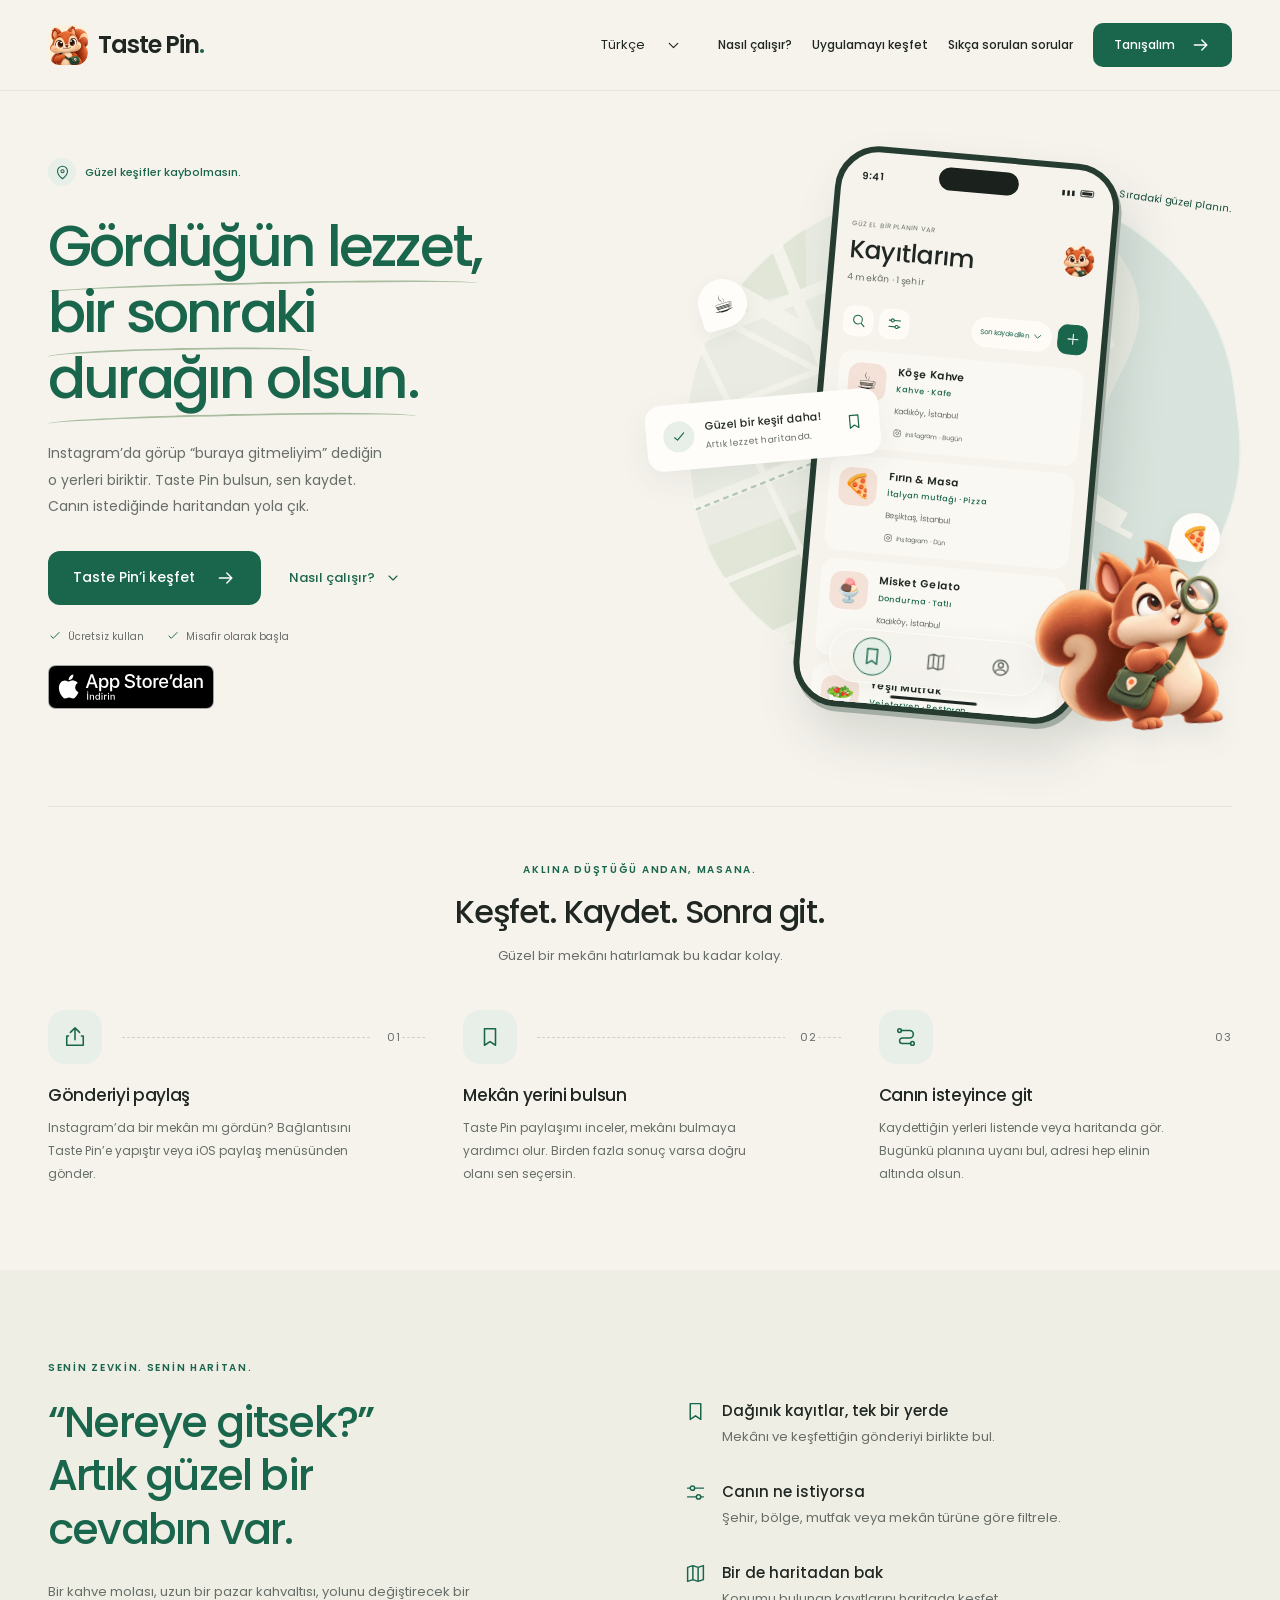
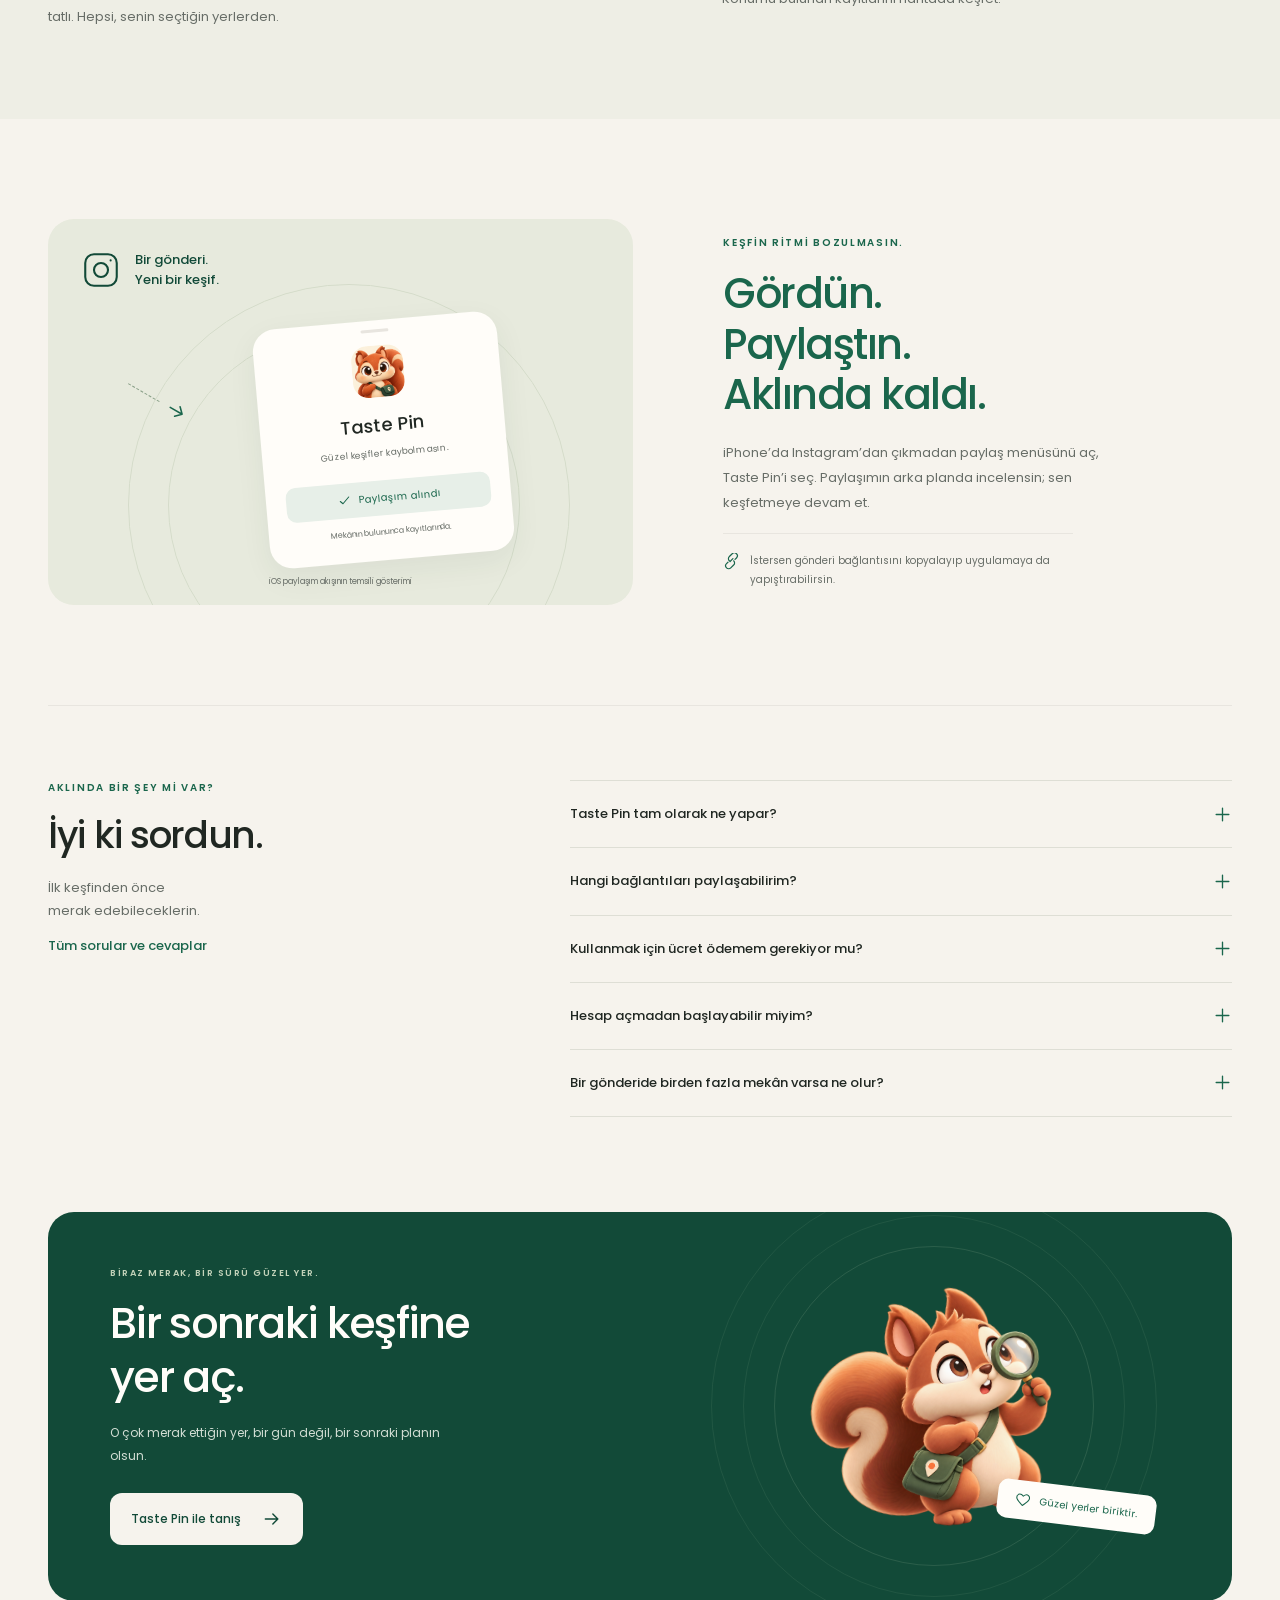
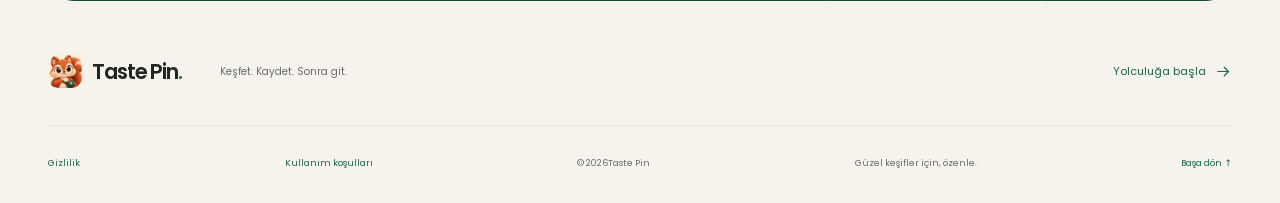
==== commit 5ff547a7: "Restore the original Taste Pin page with one App Store link" ====
--- a/apps/taste-pin/index.html
+++ b/apps/taste-pin/index.html
@@ -15,21 +15,29 @@
   <link rel="preload" href="assets/fonts/Poppins-Regular.ttf" as="font" type="font/ttf" crossorigin>
   <link rel="preload" href="assets/fonts/Poppins-Medium.ttf" as="font" type="font/ttf" crossorigin>
   <link rel="stylesheet" href="styles.css">
-  <link rel="stylesheet" href="landing.css">
   <script src="translations.js" defer></script>
   <script src="i18n.js" defer></script>
   <script src="navigation.js" defer></script>
   <script src="script.js" defer></script>
 </head>
-<body class="landing">
+<body>
   <a class="skip-link" href="#icerik"><span data-i18n="copy.1"></span></a>
   <svg class="icon-library" xmlns="http://www.w3.org/2000/svg" aria-hidden="true">
     <symbol id="i-arrow" viewBox="0 0 24 24"><path d="M4 12h15m-6-6 6 6-6 6"/></symbol>
+    <symbol id="i-pin" viewBox="0 0 24 24"><path d="M20 10c0 6-8 12-8 12S4 16 4 10a8 8 0 1 1 16 0Z"/><circle cx="12" cy="10" r="2.5"/></symbol>
     <symbol id="i-bookmark" viewBox="0 0 24 24"><path d="M6 3h12v18l-6-4-6 4Z"/></symbol>
     <symbol id="i-map" viewBox="0 0 24 24"><path d="m3 5 6-2 6 2 6-2v16l-6 2-6-2-6 2Zm6-2v16m6-14v16"/></symbol>
     <symbol id="i-share" viewBox="0 0 24 24"><path d="M12 15V2M7 7l5-5 5 5M5 11H3v10h18V11h-2"/></symbol>
+    <symbol id="i-check" viewBox="0 0 24 24"><path d="m5 12 4 4L19 6"/></symbol>
+    <symbol id="i-instagram" viewBox="0 0 24 24"><rect x="3" y="3" width="18" height="18" rx="5"/><circle cx="12" cy="12" r="4"/><path d="M17.5 6.5h.01"/></symbol>
+    <symbol id="i-search" viewBox="0 0 24 24"><circle cx="10.5" cy="10.5" r="7"/><path d="m16 16 5 5"/></symbol>
+    <symbol id="i-filter" viewBox="0 0 24 24"><path d="M3 7h3m5 0h10M3 17h10m5 0h3"/><circle cx="8.5" cy="7" r="2.5"/><circle cx="15.5" cy="17" r="2.5"/></symbol>
     <symbol id="i-plus" viewBox="0 0 24 24"><path d="M12 4v16M4 12h16"/></symbol>
+    <symbol id="i-user" viewBox="0 0 24 24"><circle cx="12" cy="12" r="9"/><circle cx="12" cy="9" r="3"/><path d="M5.5 18c1-5 12-5 13 0"/></symbol>
     <symbol id="i-chevron" viewBox="0 0 24 24"><path d="m6 9 6 6 6-6"/></symbol>
+    <symbol id="i-link" viewBox="0 0 24 24"><path d="m10 13 4-4m-7 5-2 2a4 4 0 0 0 6 6l4-4a4 4 0 0 0 0-6m2-2 2-2a4 4 0 0 0-6-6L9 6a4 4 0 0 0 0 6" transform="translate(0 -1)"/></symbol>
+    <symbol id="i-route" viewBox="0 0 24 24"><circle cx="5" cy="5" r="2"/><circle cx="19" cy="19" r="2"/><path d="M7 5h9a4 4 0 0 1 0 8H8a3 3 0 0 0 0 6h9"/></symbol>
+    <symbol id="i-heart" viewBox="0 0 24 24"><path d="M20 4c-3-2-6 0-8 2-2-2-5-4-8-2-6 5 1 11 8 17 7-6 14-12 8-17Z"/></symbol>
   </svg>
 
   <header class="site-header">
@@ -44,51 +52,73 @@
       </div><button class="menu-toggle" type="button" data-i18n-label="label.1" aria-expanded="false" aria-controls="main-nav"><span></span><span></span></button>
       <nav class="main-nav" id="main-nav" data-i18n-label="label.3">
         <a href="#nasil-calisir"><span data-i18n="copy.3"></span></a>
-        <a href="#sorular"><span data-i18n="faq.nav"></span></a>
+        <a href="#kesfet"><span data-i18n="copy.4"></span></a>
+        <a href="faq.html"><span data-i18n="faq.nav"></span></a>
+        <a class="button button-small" href="#kesfet"><span data-i18n="copy.6"></span><svg class="icon"><use href="#i-arrow"/></svg></a>
       </nav>
     </div>
   </header>
 
   <main id="icerik">
-    <section class="cover" aria-labelledby="cover-title">
-      <div class="cover-copy">
-        <h1 id="cover-title"><span data-i18n="landing.title"></span> <em data-i18n="landing.emphasis"></em></h1>
-        <p data-i18n="landing.intro"></p>
-        <div class="cover-actions">
-          <a class="store-badge" href="https://apps.apple.com/app/id6819854499">
-            <img src="assets/app-store-tr.svg" height="48" alt="Taste Pin · App Store" data-i18n-src="store.badge" data-i18n-alt="store.download">
-          </a>
-          <a href="#nasil-calisir" class="cover-guide"><span data-i18n="copy.3"></span><svg class="icon" aria-hidden="true"><use href="#i-arrow"/></svg></a>
+    <section class="hero container" aria-labelledby="hero-title">
+      <div class="hero-copy">
+        <div class="eyebrow"><span class="little-pin"><svg class="icon"><use href="#i-pin"/></svg></span><span data-i18n="copy.7"></span></div>
+        <h1 id="hero-title"><span data-i18n="copy.8"></span><br><span data-i18n="copy.9"></span><br><span><span data-i18n="copy.10"></span></span></h1>
+        <p class="hero-description"><span data-i18n="copy.11"></span><br class="desktop-break"><span data-i18n="copy.12"></span><br class="desktop-break"><span data-i18n="copy.13"></span></p>
+        <div class="hero-actions"><a class="button" href="#kesfet"><span data-i18n="copy.14"></span><svg class="icon"><use href="#i-arrow"/></svg></a><a class="text-link" href="#nasil-calisir"><span data-i18n="copy.3"></span><svg class="icon"><use href="#i-chevron"/></svg></a></div>
+        <div class="hero-notes"><span><svg class="icon"><use href="#i-check"/></svg><span data-i18n="copy.15"></span></span><span><svg class="icon"><use href="#i-check"/></svg><span data-i18n="copy.16"></span></span></div>
+        <a class="store-badge" href="https://apps.apple.com/app/id6819854499">
+          <img src="assets/app-store-tr.svg" height="44" alt="Taste Pin · App Store" data-i18n-src="store.badge" data-i18n-alt="store.download">
+        </a>
+      </div>
+
+      <div class="hero-scene" role="img" data-i18n-label="label.10">
+        <div class="scene-map"></div>
+        <div class="orbit-label"><svg class="icon"><use href="#i-pin"/></svg><span data-i18n="copy.17"></span></div>
+        <div class="scene-pin scene-pin-one">☕</div><div class="scene-pin scene-pin-two">🍕</div>
+        <div class="phone" aria-hidden="true">
+          <div class="phone-status"><span>9:41</span><span class="phone-island"></span><span class="status-bars">▮▮▮ <span class="battery"></span></span></div>
+          <div class="phone-content">
+            <div class="phone-title-row"><div><p class="phone-eyebrow"><span data-i18n="copy.18"></span></p><h2><span data-i18n="copy.19"></span></h2></div><span class="mini-avatar"><img src="assets/app-icon.png" alt="" width="36" height="36"></span></div>
+            <p class="phone-subtitle"><span data-i18n="copy.20"></span></p>
+            <div class="phone-toolbar"><span><svg class="icon"><use href="#i-search"/></svg></span><span><svg class="icon"><use href="#i-filter"/></svg></span><span class="phone-sort"><span data-i18n="copy.21"></span><svg class="icon"><use href="#i-chevron"/></svg></span><span class="phone-add"><svg class="icon"><use href="#i-plus"/></svg></span></div>
+            <div class="phone-venue"><span class="food-icon">☕</span><div><h3><span data-i18n="copy.22"></span></h3><p><span data-i18n="copy.23"></span></p><small><span data-i18n="copy.24"></span></small><span class="phone-source"><svg class="icon"><use href="#i-instagram"/></svg><span data-i18n="copy.25"></span></span></div></div>
+            <div class="phone-venue"><span class="food-icon">🍕</span><div><h3><span data-i18n="copy.26"></span></h3><p><span data-i18n="copy.27"></span></p><small><span data-i18n="copy.28"></span></small><span class="phone-source"><svg class="icon"><use href="#i-instagram"/></svg><span data-i18n="copy.29"></span></span></div></div>
+            <div class="phone-venue"><span class="food-icon">🍨</span><div><h3><span data-i18n="copy.30"></span></h3><p><span data-i18n="copy.31"></span></p><small><span data-i18n="copy.24"></span></small><span class="phone-source"><svg class="icon"><use href="#i-instagram"/></svg><span data-i18n="copy.29"></span></span></div></div>
+            <div class="phone-venue phone-venue-last"><span class="food-icon">🥗</span><div><h3><span data-i18n="copy.32"></span></h3><p><span data-i18n="copy.33"></span></p><small><span data-i18n="copy.34"></span></small></div></div>
+          </div>
+          <div class="phone-tabbar"><span class="selected"><svg class="icon"><use href="#i-bookmark"/></svg></span><span><svg class="icon"><use href="#i-map"/></svg></span><span><svg class="icon"><use href="#i-user"/></svg></span></div>
+          <div class="home-indicator"></div>
         </div>
+        <div class="saved-note"><span class="saved-check"><svg class="icon"><use href="#i-check"/></svg></span><div><strong><span data-i18n="copy.35"></span></strong><span><span data-i18n="copy.36"></span></span></div><svg class="icon note-bookmark"><use href="#i-bookmark"/></svg></div>
+        <img class="hero-squirrel" src="assets/squirrel.png" alt="" width="280" height="246" fetchpriority="high">
       </div>
-      <img class="cover-photo" src="assets/bistro.jpg" alt="" width="1440" height="960" fetchpriority="high">
     </section>
 
-    <section class="tour container" id="nasil-calisir" aria-labelledby="tour-title">
-      <div class="tour-copy">
-        <h2 id="tour-title" data-i18n="landing.tour"></h2>
-        <div class="screen-choices" id="kesfet" role="group" data-i18n-label="landing.screens">
-          <button type="button" data-screen="import" aria-pressed="false" aria-controls="screen-preview">
-            <svg class="icon" aria-hidden="true"><use href="#i-share"/></svg><span data-i18n="landing.import"></span>
-          </button>
-          <button type="button" data-screen="saved" aria-pressed="true" aria-controls="screen-preview">
-            <svg class="icon" aria-hidden="true"><use href="#i-bookmark"/></svg><span data-i18n="landing.saved"></span>
-          </button>
-          <button type="button" data-screen="map" aria-pressed="false" aria-controls="screen-preview">
-            <svg class="icon" aria-hidden="true"><use href="#i-map"/></svg><span data-i18n="landing.map"></span>
-          </button>
-        </div>
-        <p id="screen-description" data-i18n="landing.saved.description" aria-live="polite"></p>
-      </div>
-      <figure id="screen-preview" class="screen-stage">
-        <img id="product-screen" src="assets/saved-tr.jpg" data-i18n-src="landing.saved.image" data-i18n-alt="landing.saved.alt" alt="" width="640" height="1390" loading="lazy">
-      </figure>
+    <section class="journey container" id="nasil-calisir" aria-labelledby="journey-title">
+      <div class="journey-intro"><span class="section-kicker"><span data-i18n="copy.38"></span></span><h2 id="journey-title"><span data-i18n="copy.39"></span></h2><p><span data-i18n="copy.40"></span></p></div>
+      <ol class="steps">
+        <li><div class="step-top"><span class="step-icon"><svg class="icon"><use href="#i-share"/></svg></span><span class="step-number">01</span></div><h3><span data-i18n="copy.41"></span></h3><p><span data-i18n="copy.42"></span></p></li>
+        <li><div class="step-top"><span class="step-icon"><svg class="icon"><use href="#i-bookmark"/></svg></span><span class="step-number">02</span></div><h3><span data-i18n="copy.43"></span></h3><p><span data-i18n="copy.44"></span></p></li>
+        <li><div class="step-top"><span class="step-icon"><svg class="icon"><use href="#i-route"/></svg></span><span class="step-number">03</span></div><h3><span data-i18n="copy.45"></span></h3><p><span data-i18n="copy.46"></span></p></li>
+      </ol>
     </section>
 
-    <section class="faq-section container" id="sorular" aria-labelledby="faq-title"><div class="faq-intro">
-      <h2 id="faq-title" data-i18n="faq.nav"></h2>
-      <a class="text-link" href="faq.html" data-site-legal><span data-i18n="faq.all"></span><svg class="icon" aria-hidden="true"><use href="#i-arrow"/></svg></a>
-    </div><div class="faq-list">
+    <section class="discovery-section" id="kesfet" aria-labelledby="discovery-title">
+      <div class="container discovery-layout discovery-text-only">
+        <div class="discovery-copy"><span class="section-kicker"><span data-i18n="copy.47"></span></span><h2 id="discovery-title"><span data-i18n="copy.48"></span><br><span data-i18n="copy.49"></span><br><span><span data-i18n="copy.50"></span></span></h2><p><span data-i18n="copy.51"></span></p>
+          <ul class="benefits"><li><svg class="icon"><use href="#i-bookmark"/></svg><div><h3><span data-i18n="copy.52"></span></h3><p><span data-i18n="copy.53"></span></p></div></li><li><svg class="icon"><use href="#i-filter"/></svg><div><h3><span data-i18n="copy.54"></span></h3><p><span data-i18n="copy.55"></span></p></div></li><li><svg class="icon"><use href="#i-map"/></svg><div><h3><span data-i18n="copy.56"></span></h3><p><span data-i18n="copy.57"></span></p></div></li></ul>
+        </div>
+
+      </div>
+    </section>
+
+    <section class="share-section container" aria-labelledby="share-title">
+      <div class="share-visual" aria-hidden="true"><div class="share-caption"><svg class="icon"><use href="#i-instagram"/></svg><span><span data-i18n="copy.74"></span><br><span data-i18n="copy.75"></span></span></div><div class="share-connector"><span></span><svg class="icon"><use href="#i-arrow"/></svg></div><div class="share-preview"><div class="sheet-handle"></div><img src="assets/app-icon.png" alt="" width="60" height="60" loading="lazy"><strong><span data-i18n="copy.2"></span></strong><span><span data-i18n="copy.7"></span></span><div class="share-status"><svg class="icon"><use href="#i-check"/></svg><span data-i18n="copy.76"></span></div><p><span data-i18n="copy.77"></span></p></div><span class="share-preview-note"><span data-i18n="copy.78"></span></span></div>
+      <div class="share-copy"><span class="section-kicker"><span data-i18n="copy.79"></span></span><h2 id="share-title"><span data-i18n="copy.80"></span><br><span data-i18n="copy.81"></span><br><span><span data-i18n="copy.82"></span></span></h2><p><span data-i18n="copy.83"></span></p><p class="share-alternative"><svg class="icon"><use href="#i-link"/></svg><span data-i18n="copy.84"></span></p></div>
+    </section>
+
+    <section class="faq-section container" id="sorular" aria-labelledby="faq-title"><div class="faq-intro"><span class="section-kicker"><span data-i18n="copy.85"></span></span><h2 id="faq-title"><span data-i18n="copy.86"></span></h2><p><span data-i18n="copy.87"></span><br><span data-i18n="copy.88"></span></p><a class="text-link" href="faq.html" data-i18n="faq.all"></a></div><div class="faq-list">
       <details><summary><span data-i18n="copy.89"></span><svg class="icon"><use href="#i-plus"/></svg></summary><p><span data-i18n="copy.90"></span></p></details>
       <details><summary><span data-i18n="copy.91"></span><svg class="icon"><use href="#i-plus"/></svg></summary><p><span data-i18n="copy.92"></span></p></details>
       <details><summary><span data-i18n="copy.93"></span><svg class="icon"><use href="#i-plus"/></svg></summary><p><span data-i18n="copy.94"></span></p></details>
@@ -96,14 +126,8 @@
       <details><summary><span data-i18n="copy.97"></span><svg class="icon"><use href="#i-plus"/></svg></summary><p><span data-i18n="copy.98"></span></p></details>
     </div></section>
 
+    <section class="closing container" aria-labelledby="closing-title"><div><span class="section-kicker"><span data-i18n="copy.99"></span></span><h2 id="closing-title"><span data-i18n="copy.100"></span><br><span data-i18n="copy.101"></span></h2><p><span data-i18n="copy.102"></span></p><a class="button button-light" href="#kesfet"><span data-i18n="copy.103"></span><svg class="icon"><use href="#i-arrow"/></svg></a></div><div class="closing-art" aria-hidden="true"><div class="closing-ring"></div><img src="assets/squirrel.png" alt="" width="320" height="281" loading="lazy"><span class="closing-sticker"><svg class="icon"><use href="#i-heart"/></svg><span data-i18n="copy.104"></span></span></div></section>
   </main>
-  <footer class="landing-footer container">
-    <a class="brand" href="#icerik" data-i18n-label="label.0"><img src="assets/app-icon.png" width="32" height="32" alt=""><span data-i18n="copy.2"></span></a>
-    <div class="footer-links">
-      <a href="privacy.html" data-site-legal data-i18n="privacy.nav"></a>
-      <a href="terms.html" data-site-legal data-i18n="terms.nav"></a>
-      <span>© <span id="year">2026</span> Enes Aydın</span>
-    </div>
-  </footer>
+  <footer class="site-footer container"><div class="footer-top"><a class="brand" href="#" data-i18n-label="label.0"><img src="assets/app-icon.png" alt="" width="34" height="34"><span><span data-i18n="copy.2"></span><span class="brand-dot">.</span></span></a><p><span data-i18n="copy.39"></span></p><a href="#nasil-calisir"><span data-i18n="copy.105"></span><svg class="icon"><use href="#i-arrow"/></svg></a></div><div class="footer-bottom"><a href="privacy.html" data-site-legal><span data-i18n="privacy.nav">Gizlilik</span></a><a href="terms.html" data-site-legal><span data-i18n="terms.nav">Kullanım koşulları</span></a><span>© <span id="year">2026</span><span data-i18n="copy.2"></span></span><span><span data-i18n="copy.106"></span></span><a href="#"><span data-i18n="copy.107"></span></a></div></footer>
 </body>
 </html>
--- a/apps/taste-pin/styles.css
+++ b/apps/taste-pin/styles.css
@@ -53,11 +53,9 @@
 .hero h1>span{color:var(--primary);position:relative}
 .hero h1>span::after{content:'';position:absolute;left:0;right:2px;bottom:-8px;height:10px;border-top:2px solid #a8bd9f;border-radius:50%;transform:rotate(-1.2deg)}
 .hero-description{margin-top:29px;color:var(--muted);font-size:14px;line-height:1.9}
-.store-badge{display:inline-flex;vertical-align:middle;border-radius:7px}
-.store-badge img{display:block;height:44px;width:auto}
-.closing .store-badge{margin-top:26px}
-.closing .store-badge:focus-visible{outline-color:white}
-.hero-actions{display:flex;flex-wrap:wrap;align-items:center;gap:28px;margin-top:31px}
+.hero-actions{display:flex;align-items:center;gap:28px;margin-top:31px}
+.store-badge{display:inline-flex;margin-top:20px;border-radius:7px;vertical-align:middle}
+.store-badge img{width:auto;height:44px}
 .hero-notes{display:flex;gap:22px;margin-top:23px;font-size:10px;color:var(--muted)}
 .hero-notes span{display:flex;align-items:center;gap:6px}
 .hero-notes .icon{width:14px;height:14px;color:var(--primary)}
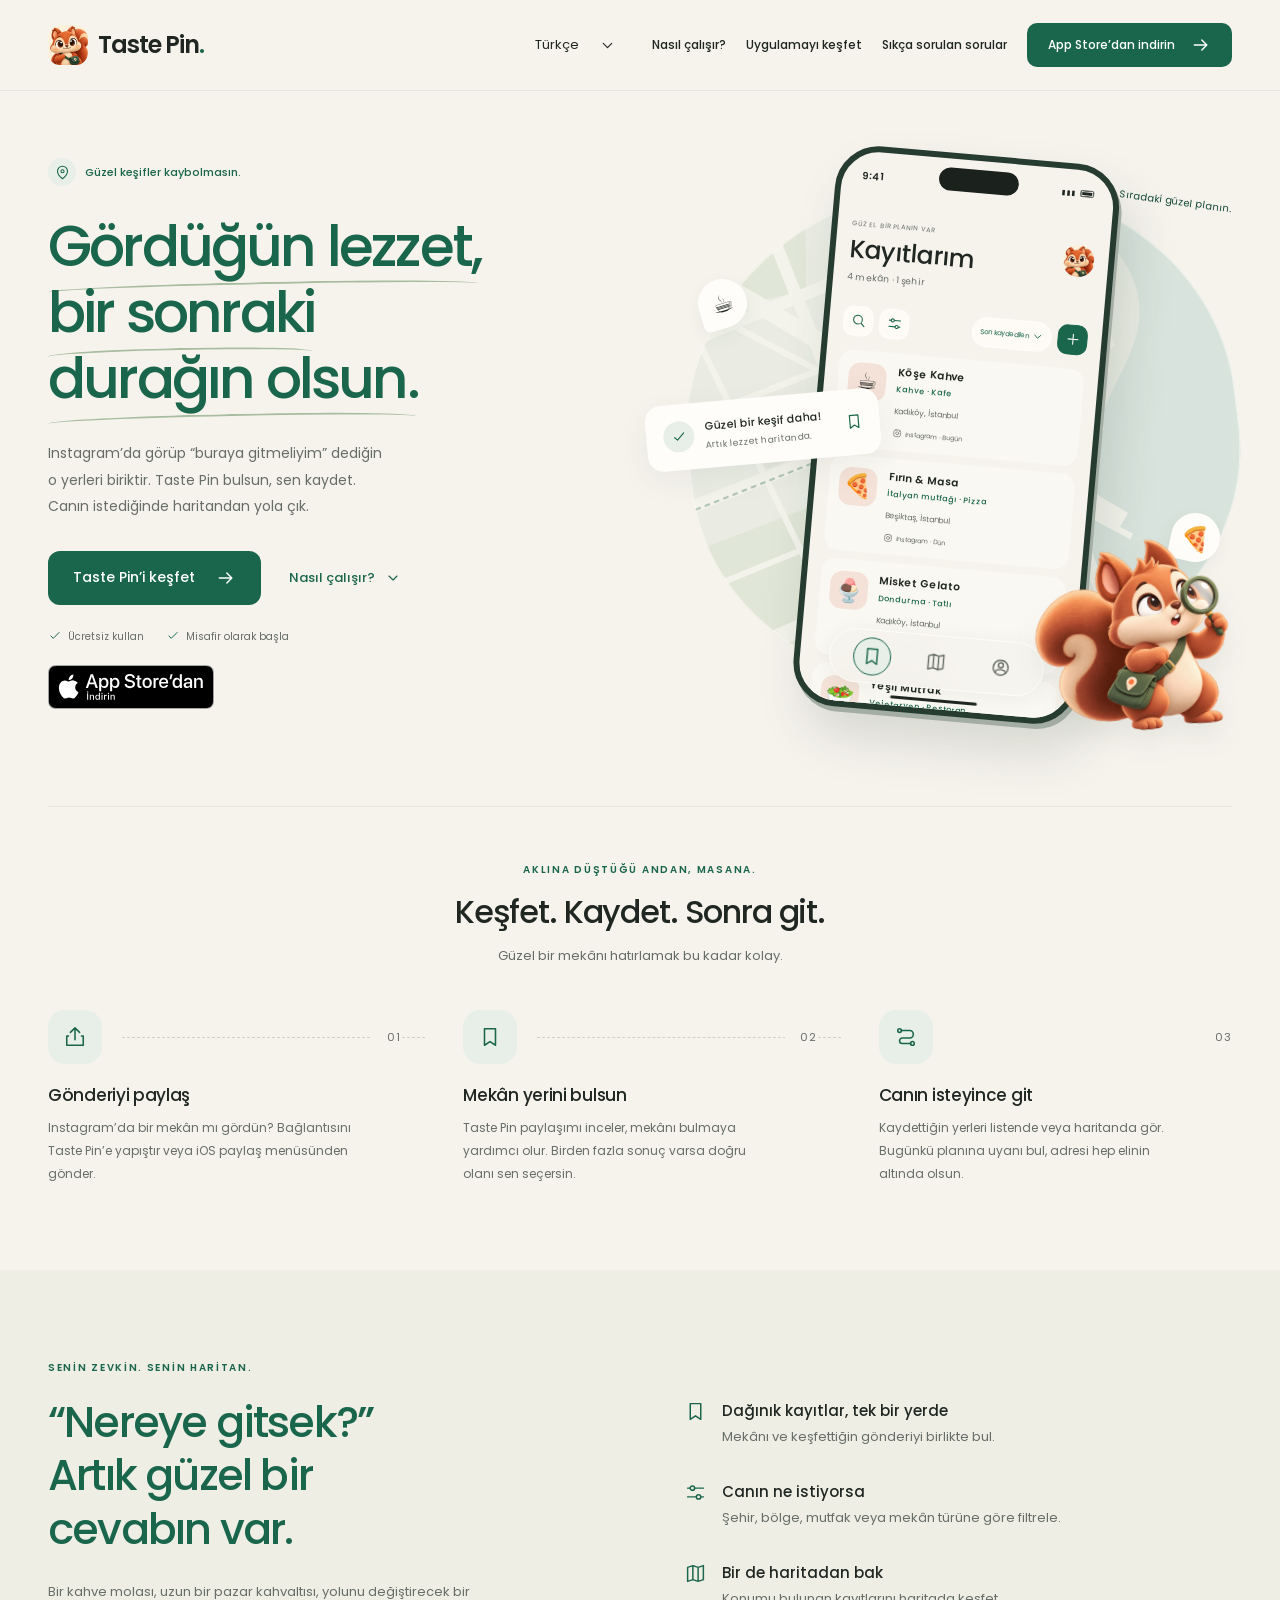
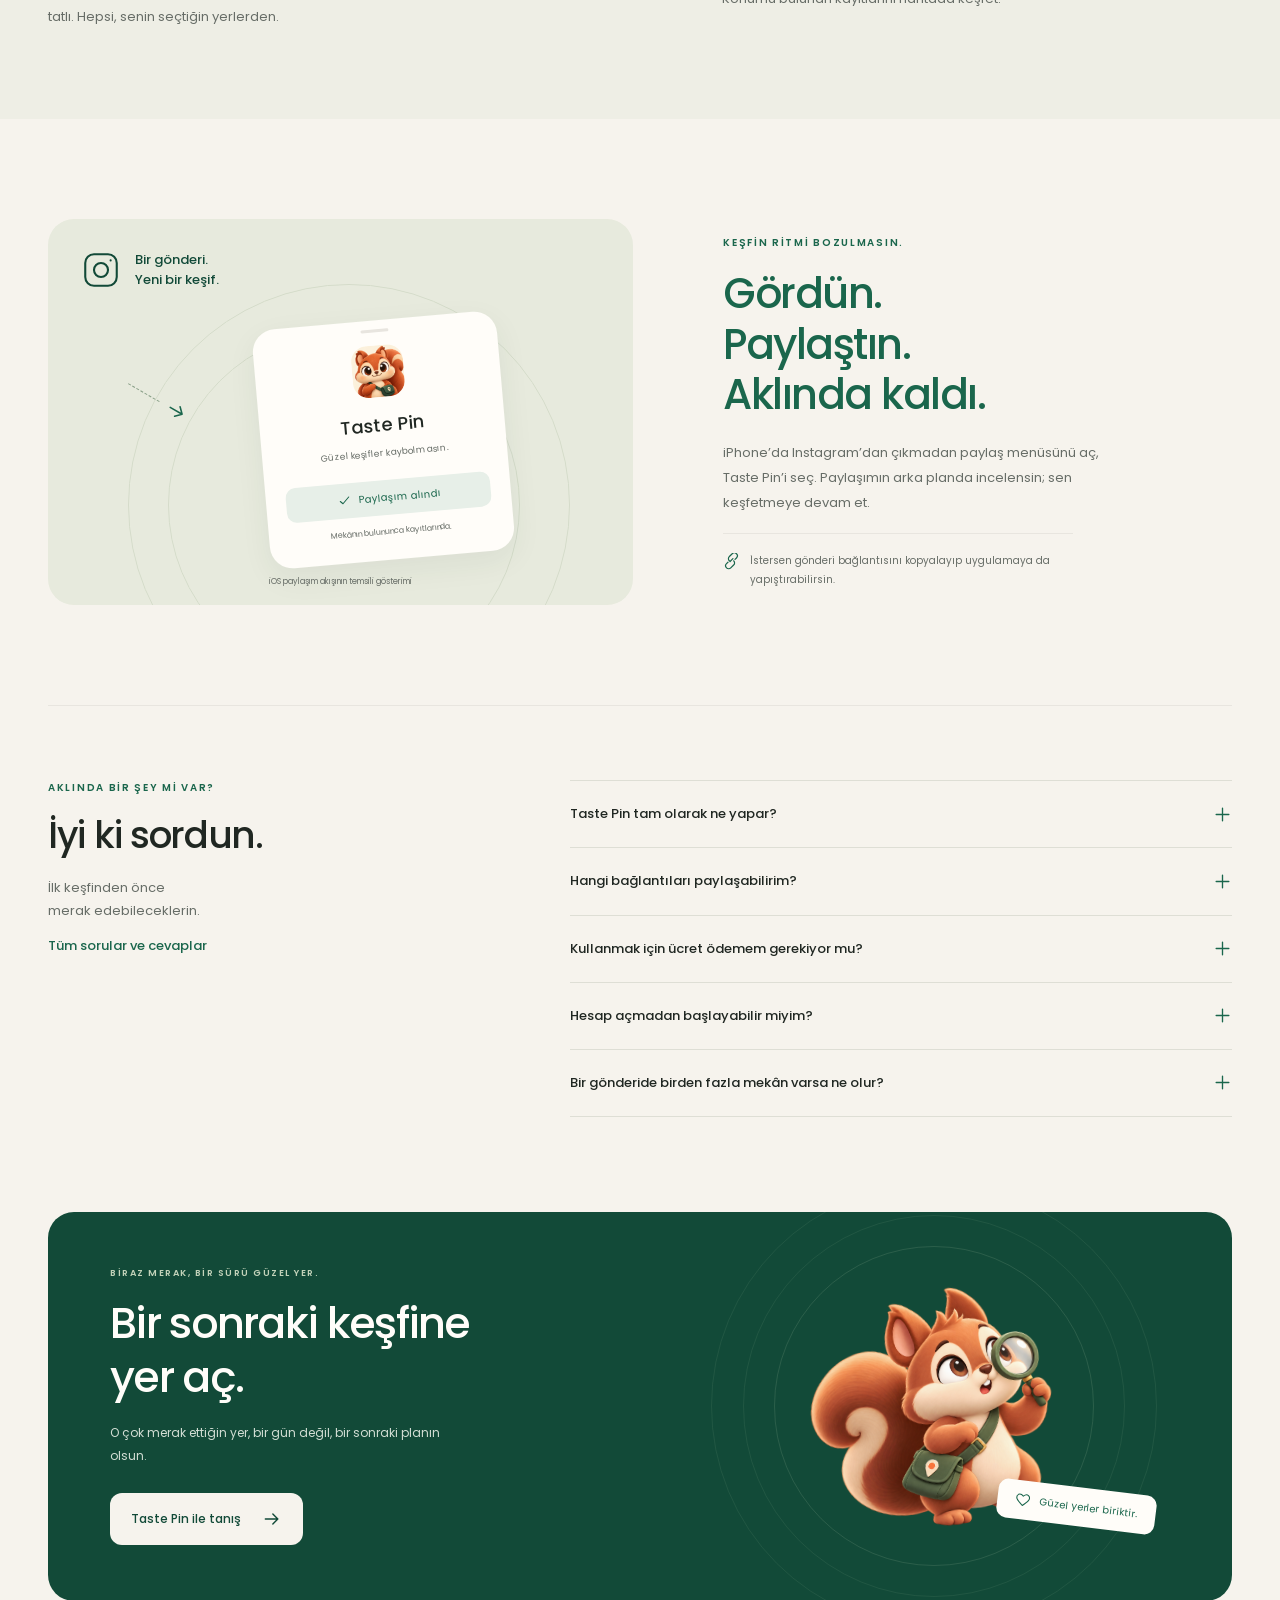
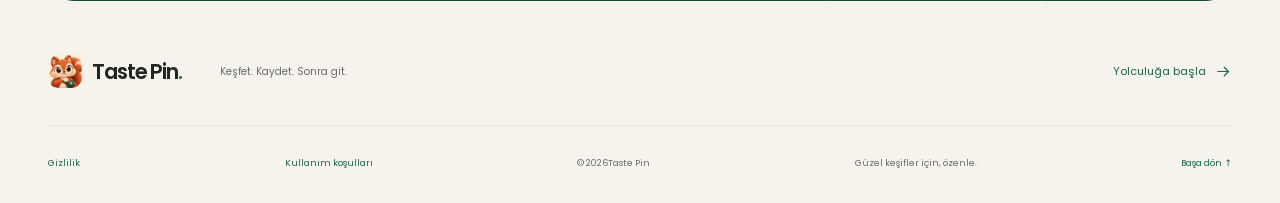
==== commit 3d1c6e9e: "Link the Taste Pin navigation button to the App Store" ====
--- a/apps/taste-pin/index.html
+++ b/apps/taste-pin/index.html
@@ -54,7 +54,7 @@
         <a href="#nasil-calisir"><span data-i18n="copy.3"></span></a>
         <a href="#kesfet"><span data-i18n="copy.4"></span></a>
         <a href="faq.html"><span data-i18n="faq.nav"></span></a>
-        <a class="button button-small" href="#kesfet"><span data-i18n="copy.6"></span><svg class="icon"><use href="#i-arrow"/></svg></a>
+        <a class="button button-small" href="https://apps.apple.com/app/id6819854499"><span data-i18n="copy.6"></span><svg class="icon"><use href="#i-arrow"/></svg></a>
       </nav>
     </div>
   </header>
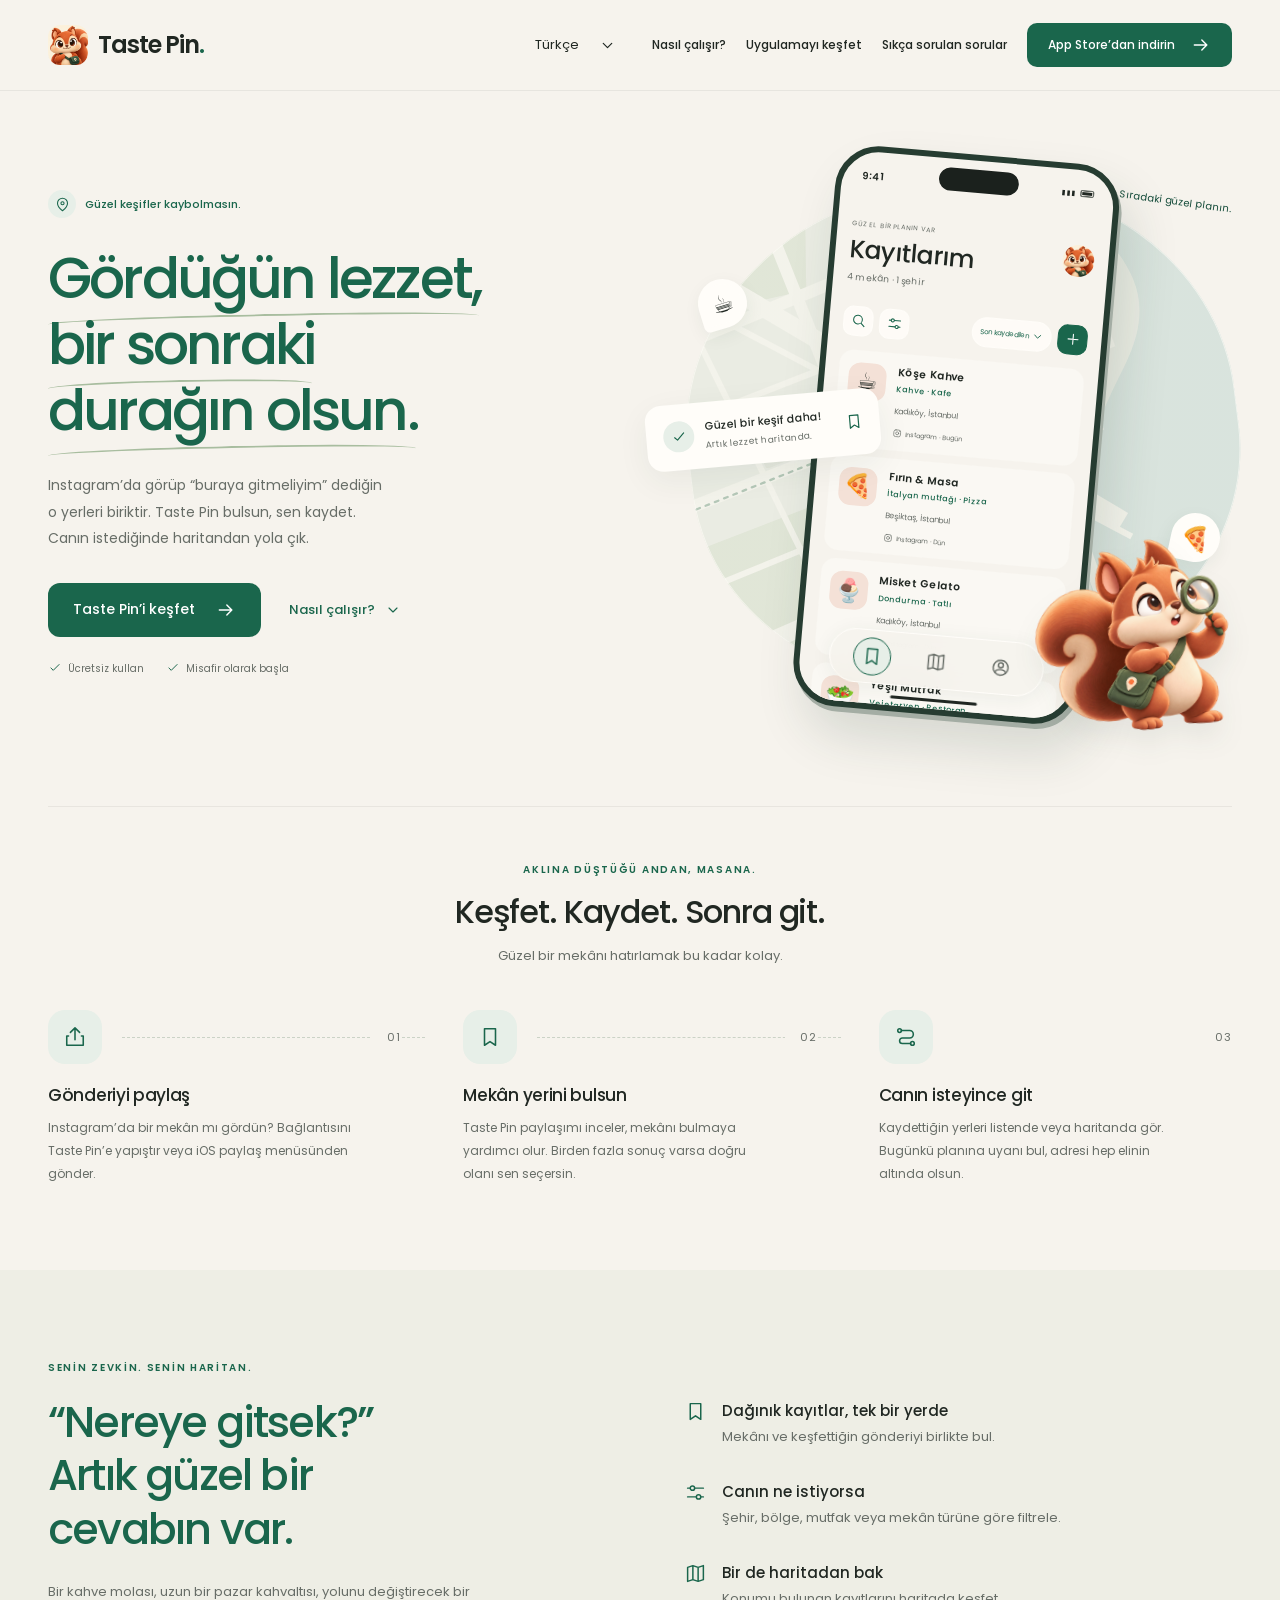
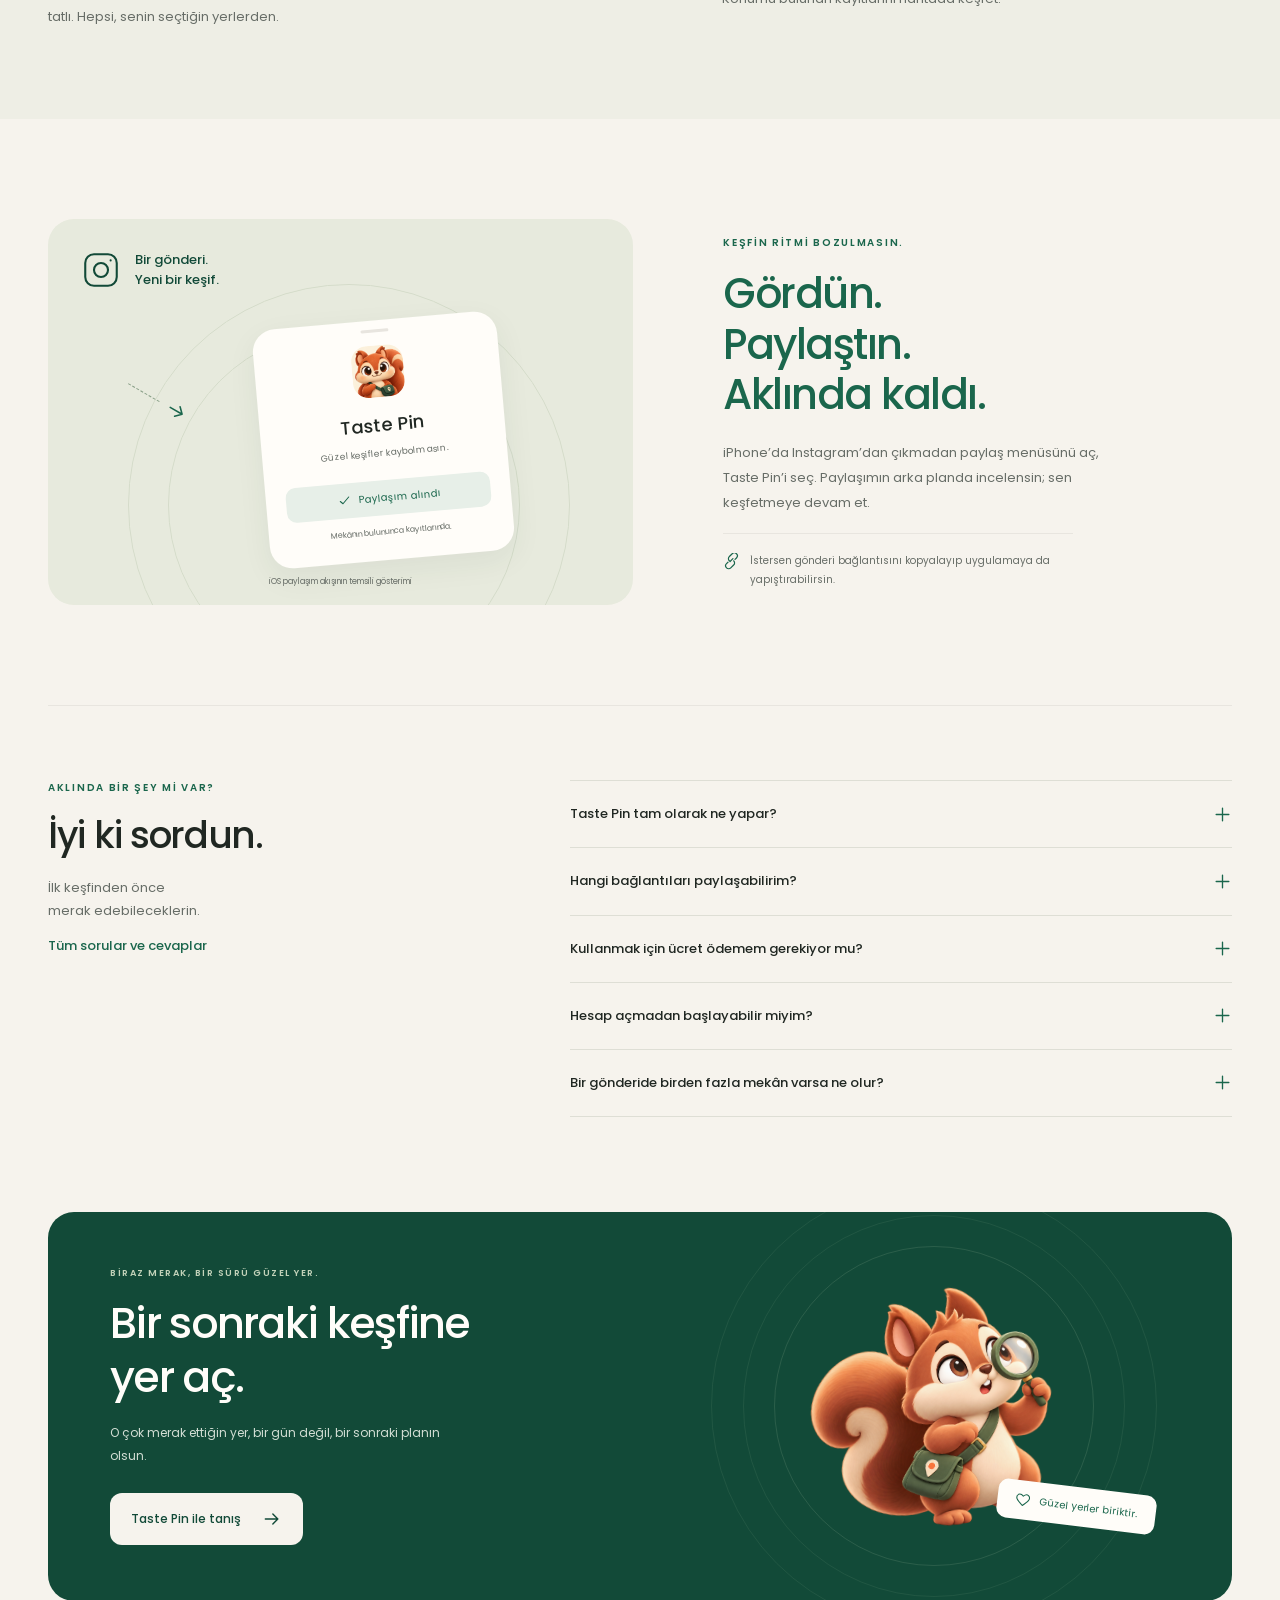
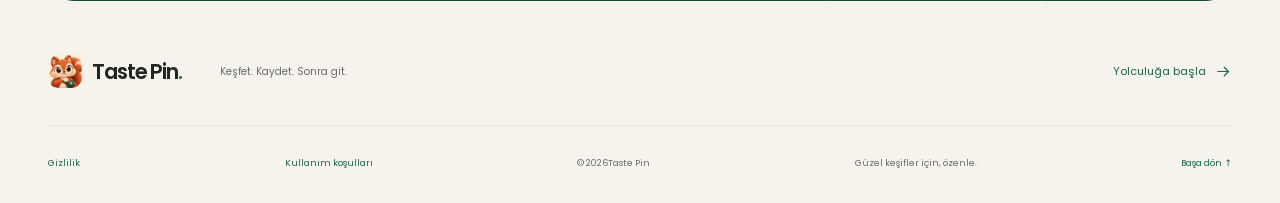
==== commit 21c6bee6: "Send the Taste Pin discovery button to the App Store and remove its duplicate badge" ====
--- a/apps/taste-pin/index.html
+++ b/apps/taste-pin/index.html
@@ -65,11 +65,8 @@
         <div class="eyebrow"><span class="little-pin"><svg class="icon"><use href="#i-pin"/></svg></span><span data-i18n="copy.7"></span></div>
         <h1 id="hero-title"><span data-i18n="copy.8"></span><br><span data-i18n="copy.9"></span><br><span><span data-i18n="copy.10"></span></span></h1>
         <p class="hero-description"><span data-i18n="copy.11"></span><br class="desktop-break"><span data-i18n="copy.12"></span><br class="desktop-break"><span data-i18n="copy.13"></span></p>
-        <div class="hero-actions"><a class="button" href="#kesfet"><span data-i18n="copy.14"></span><svg class="icon"><use href="#i-arrow"/></svg></a><a class="text-link" href="#nasil-calisir"><span data-i18n="copy.3"></span><svg class="icon"><use href="#i-chevron"/></svg></a></div>
+        <div class="hero-actions"><a class="button" href="https://apps.apple.com/app/id6819854499"><span data-i18n="copy.14"></span><svg class="icon"><use href="#i-arrow"/></svg></a><a class="text-link" href="#nasil-calisir"><span data-i18n="copy.3"></span><svg class="icon"><use href="#i-chevron"/></svg></a></div>
         <div class="hero-notes"><span><svg class="icon"><use href="#i-check"/></svg><span data-i18n="copy.15"></span></span><span><svg class="icon"><use href="#i-check"/></svg><span data-i18n="copy.16"></span></span></div>
-        <a class="store-badge" href="https://apps.apple.com/app/id6819854499">
-          <img src="assets/app-store-tr.svg" height="44" alt="Taste Pin · App Store" data-i18n-src="store.badge" data-i18n-alt="store.download">
-        </a>
       </div>
 
       <div class="hero-scene" role="img" data-i18n-label="label.10">
